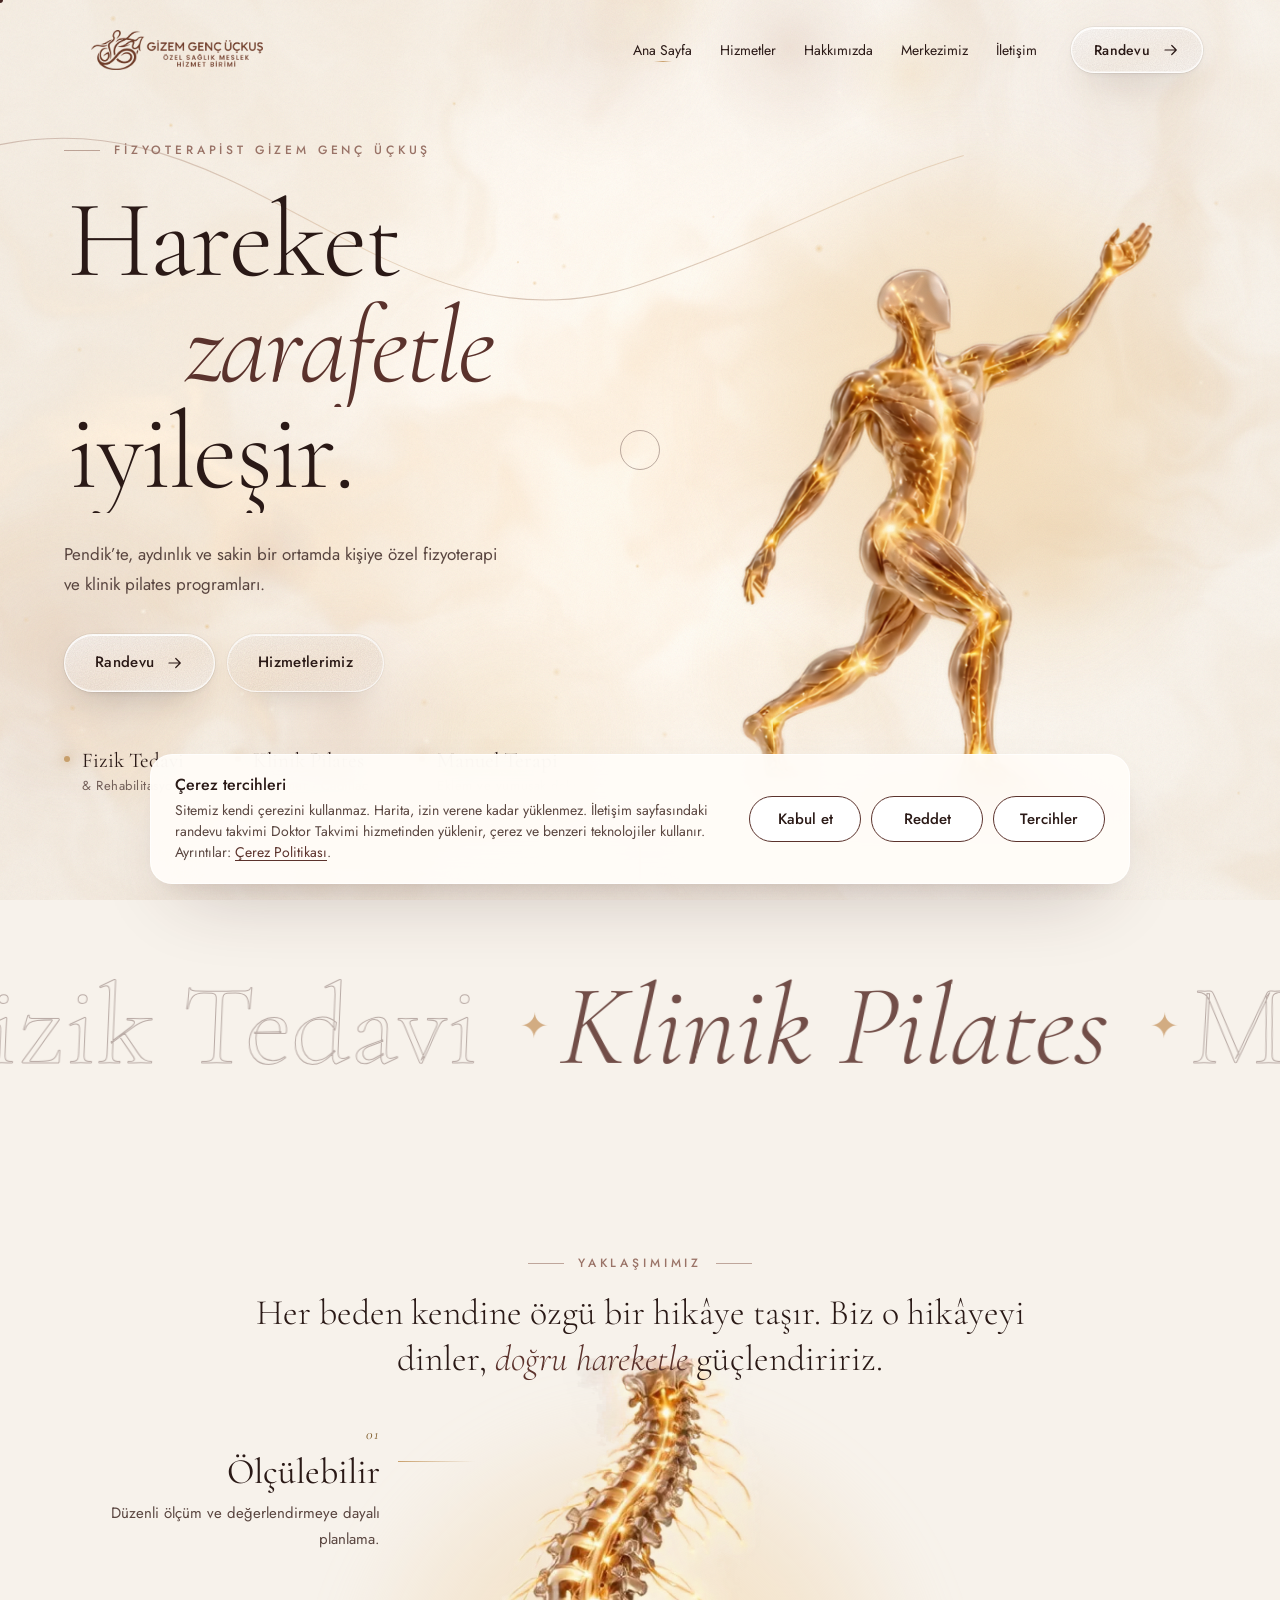
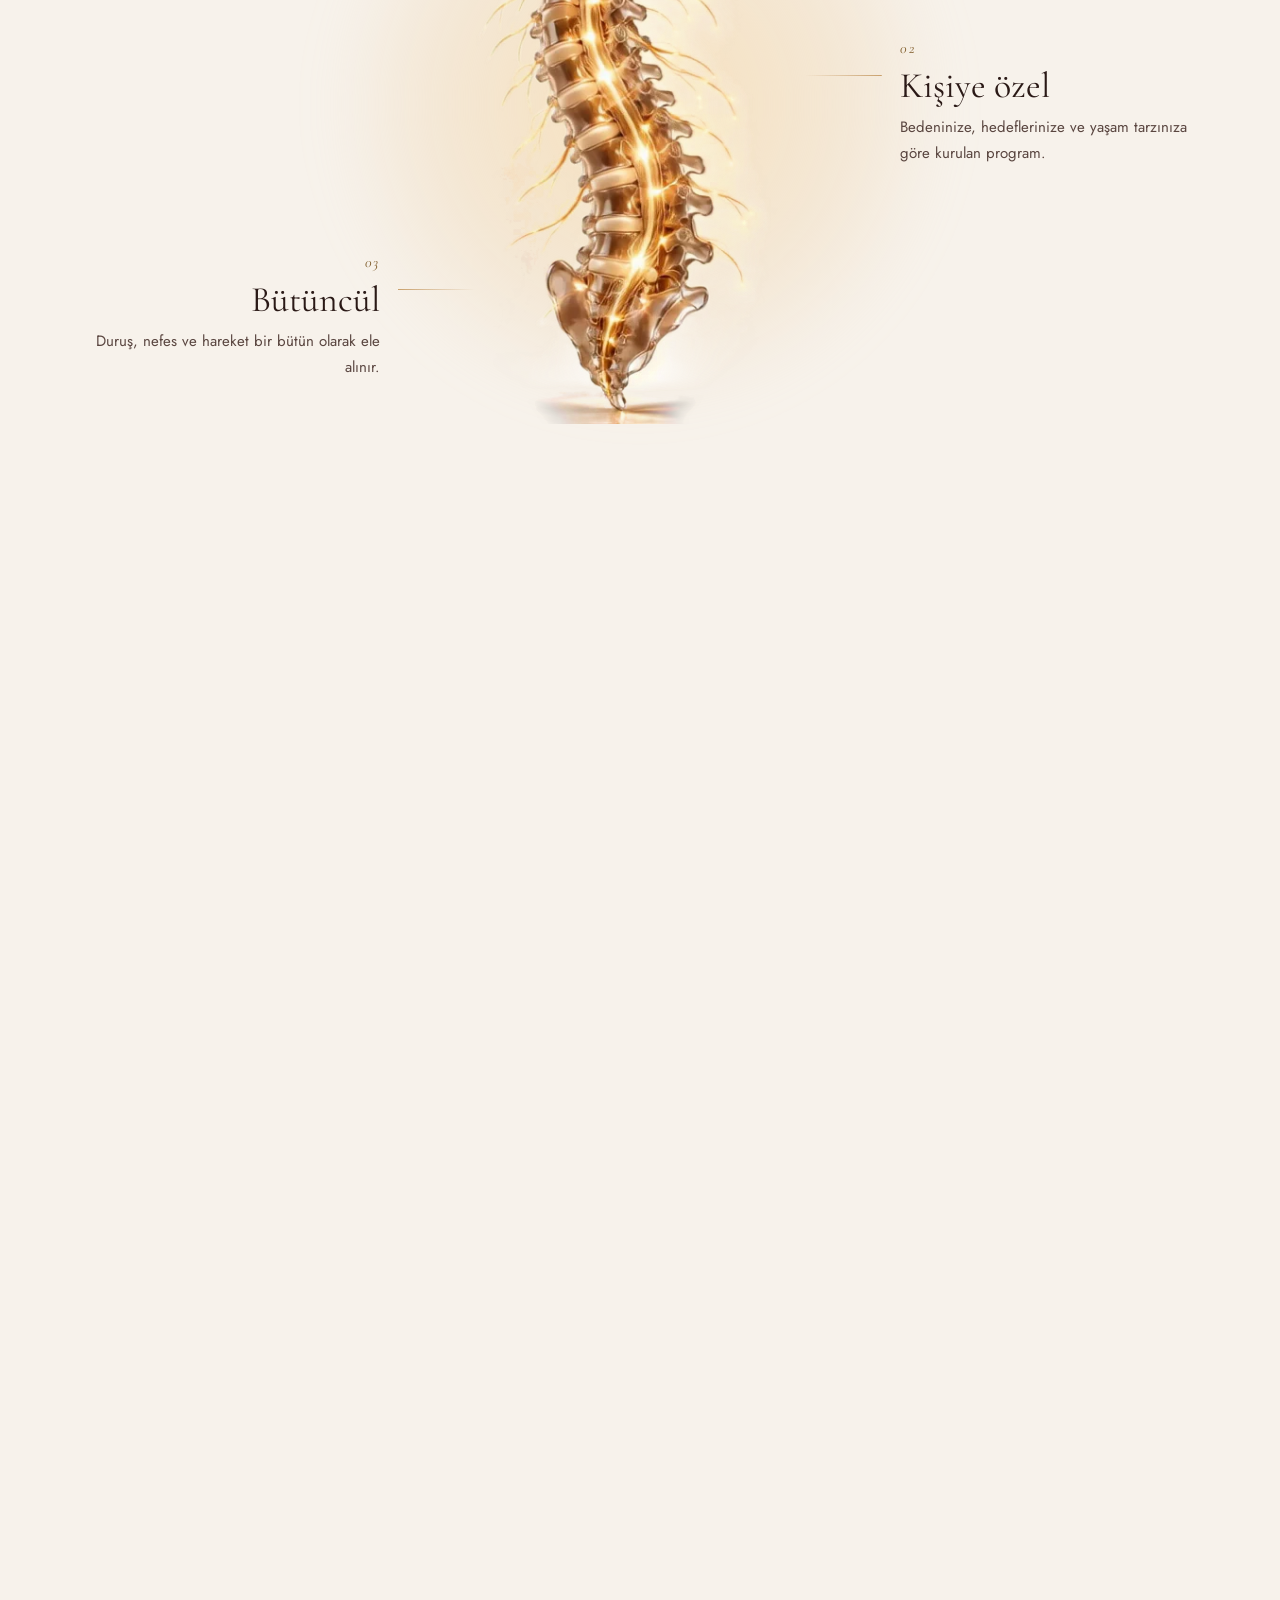
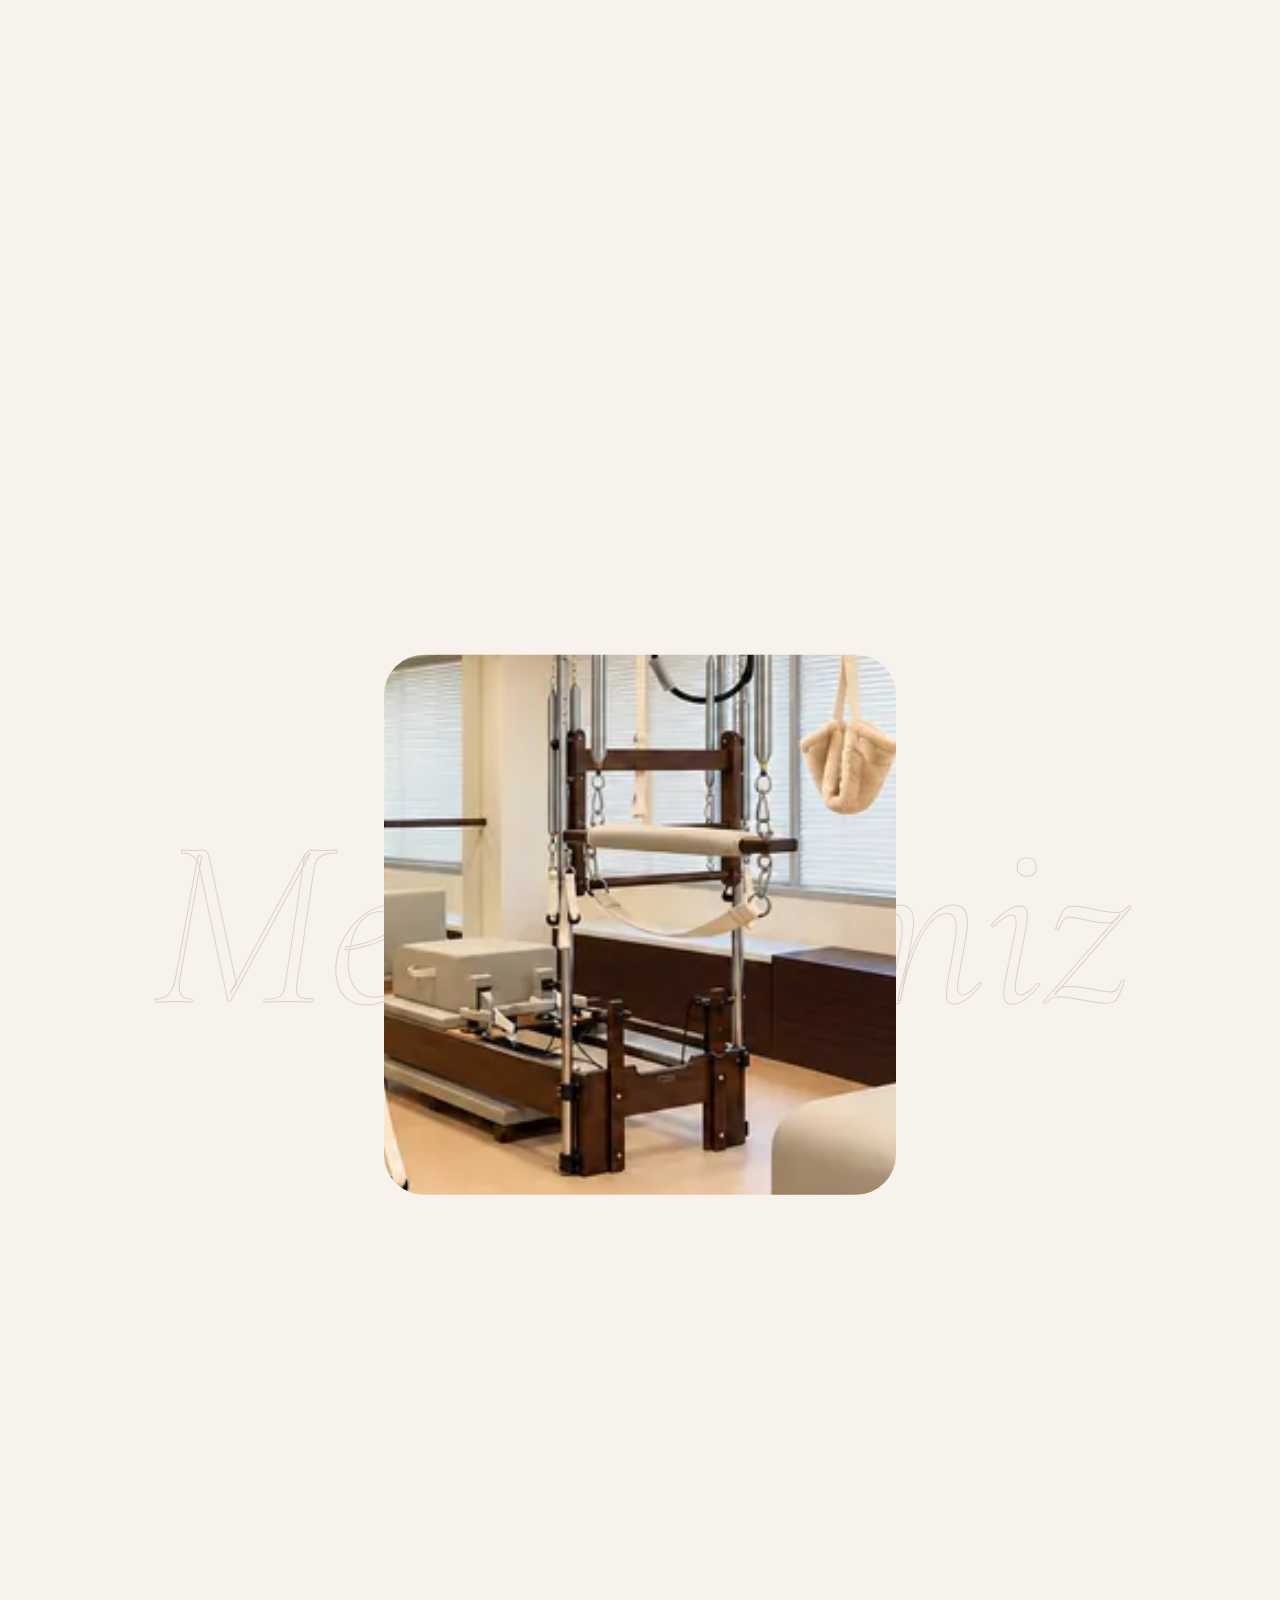
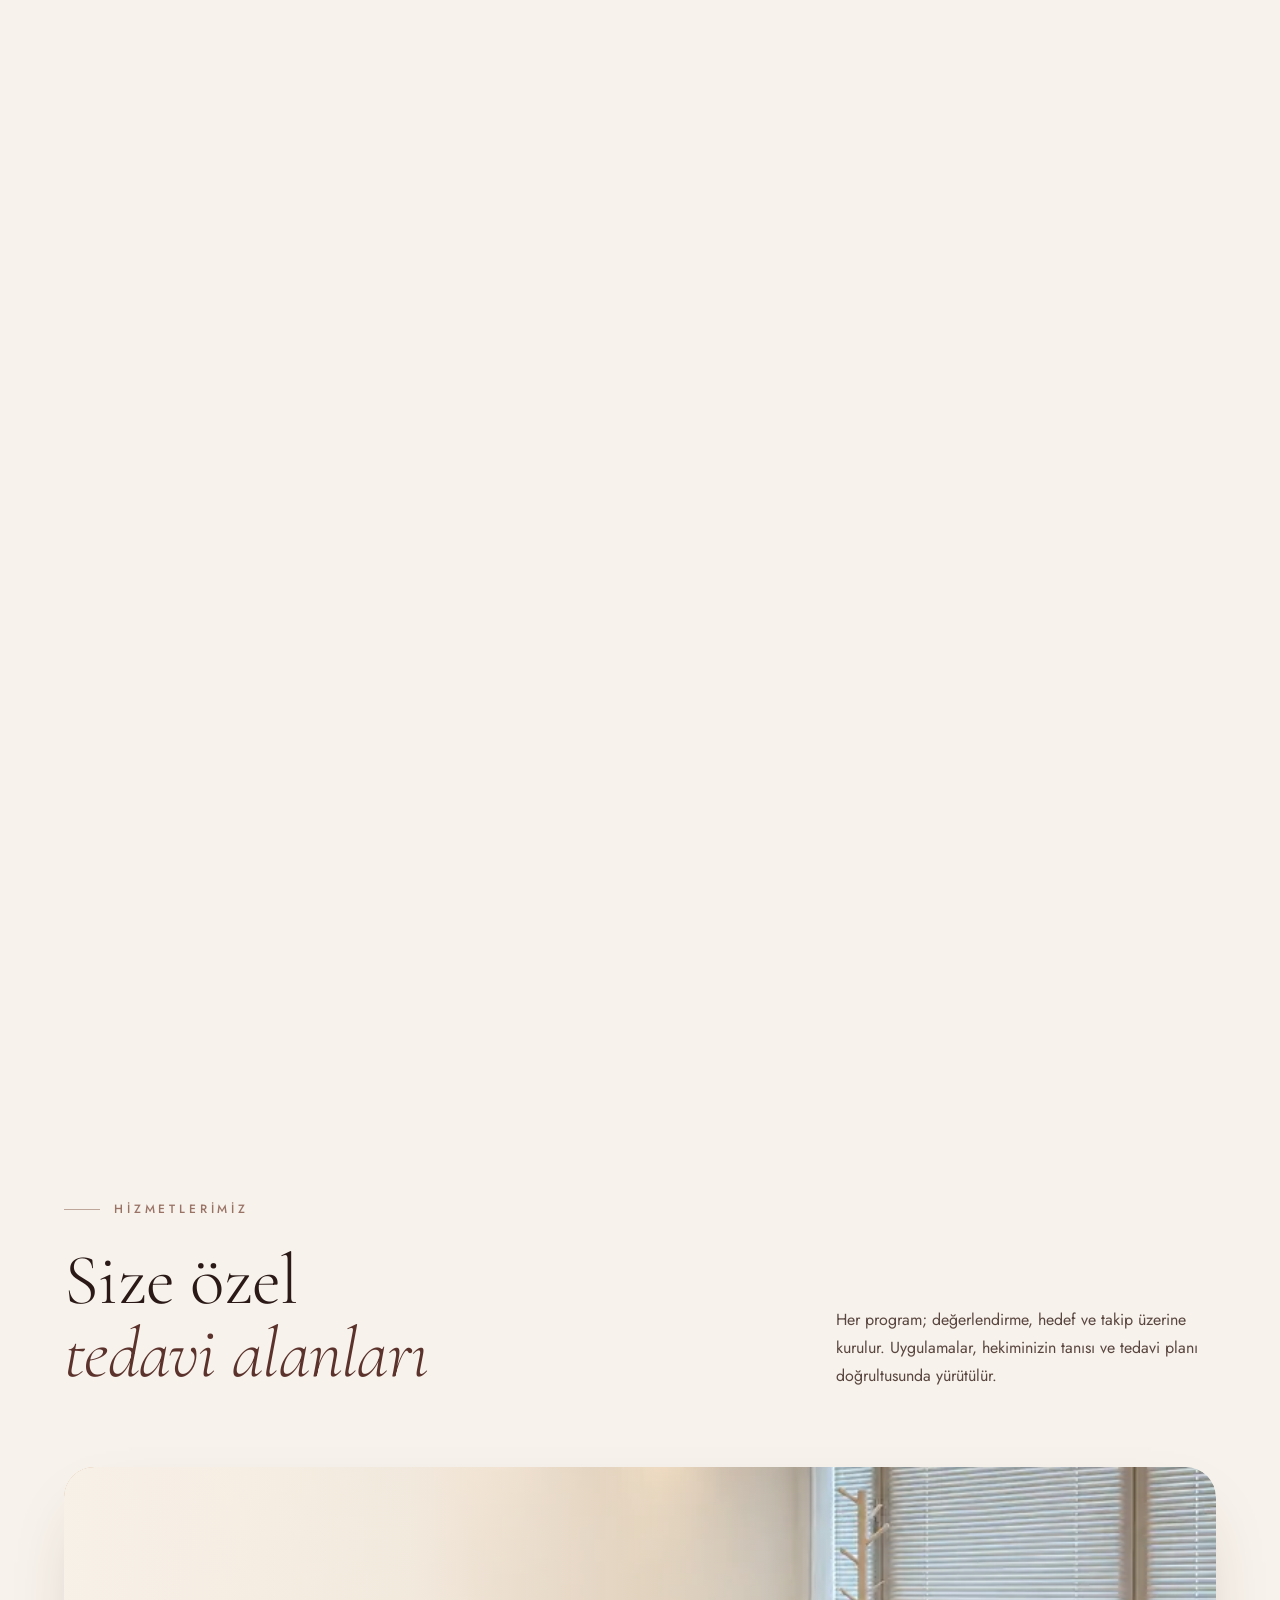
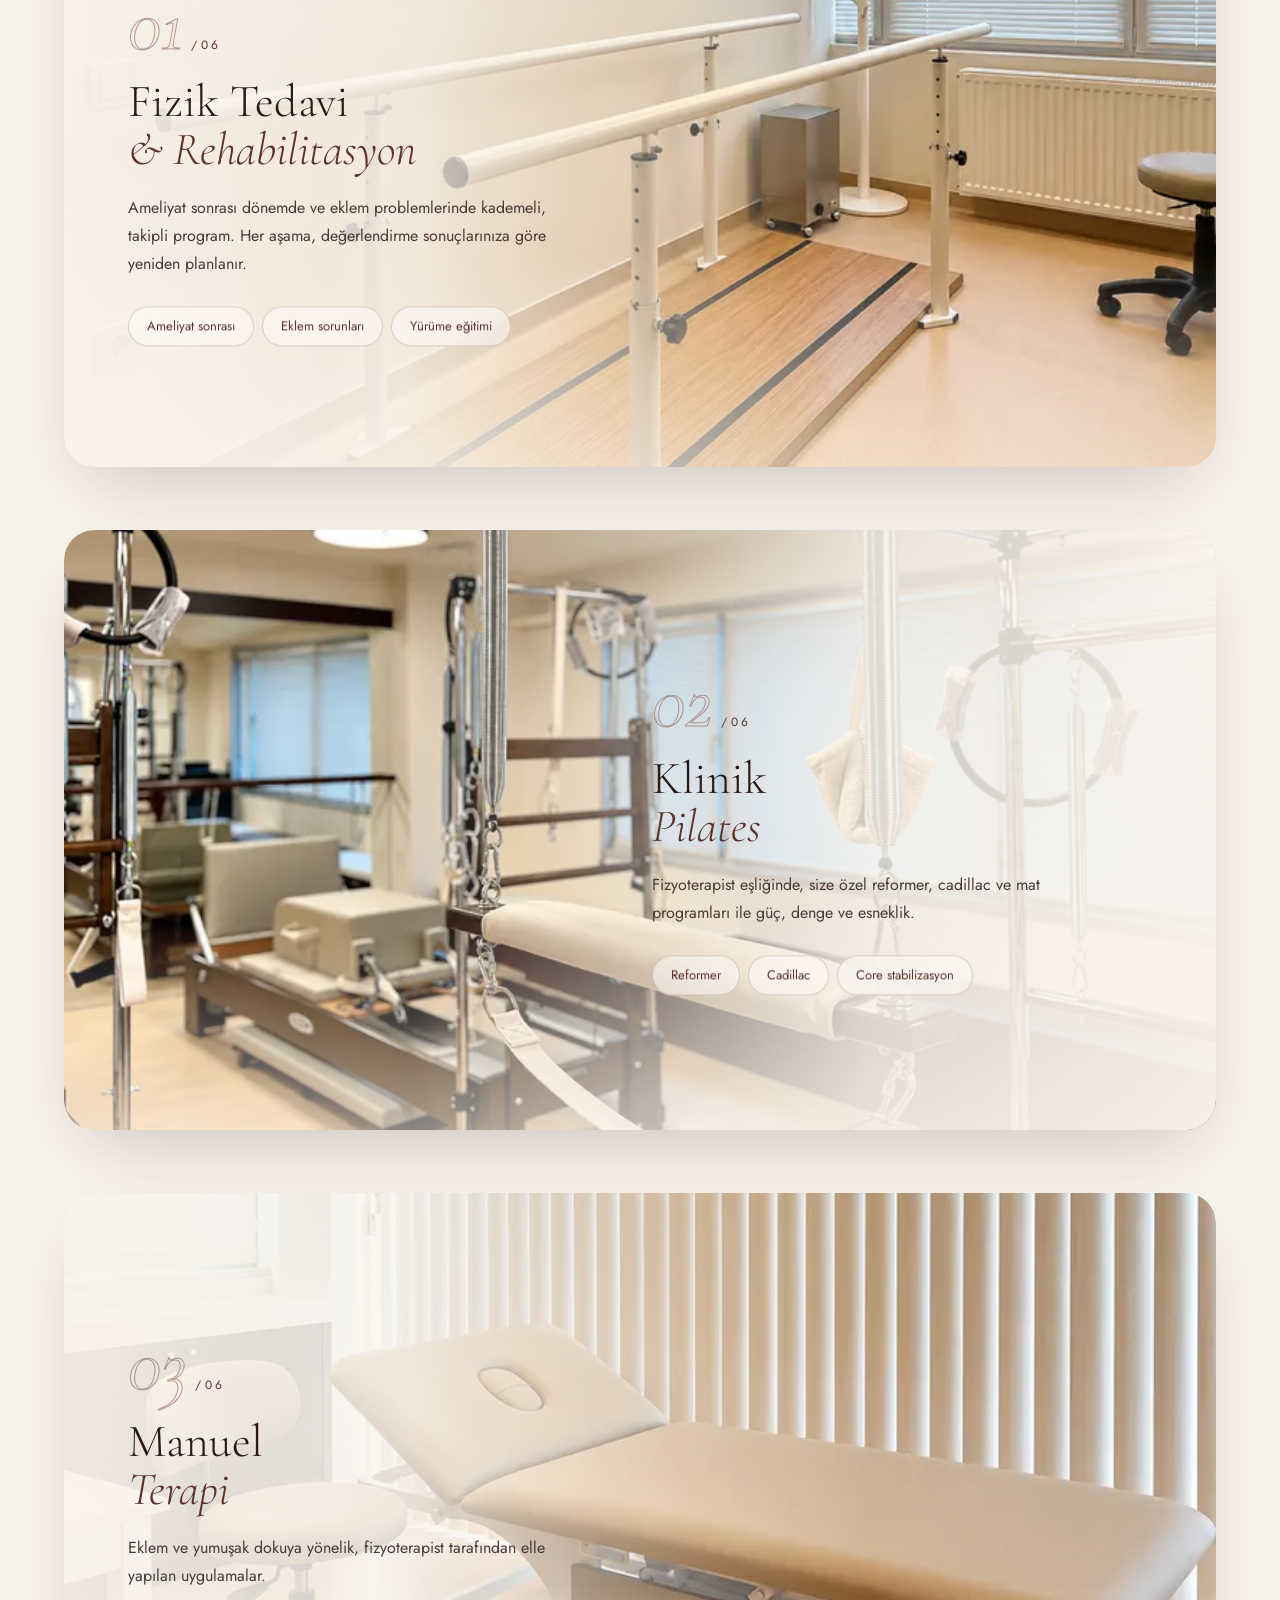
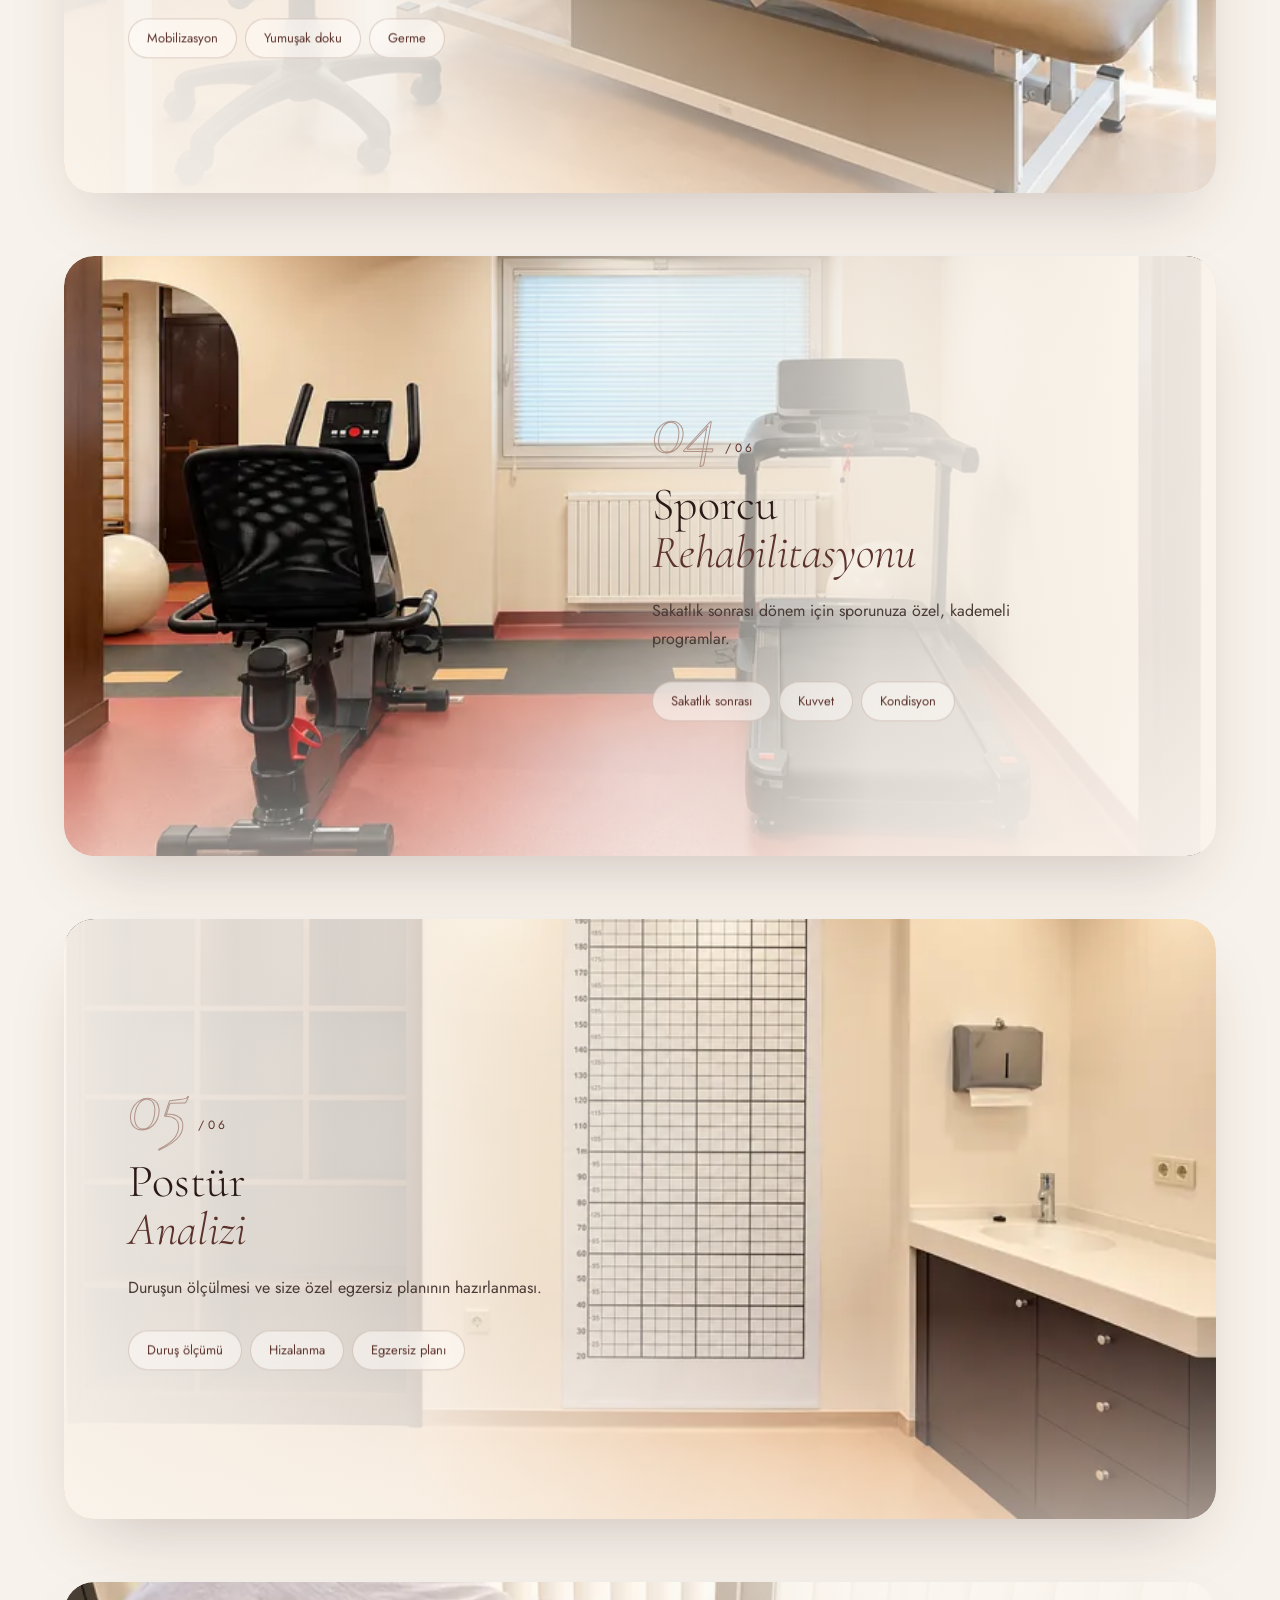
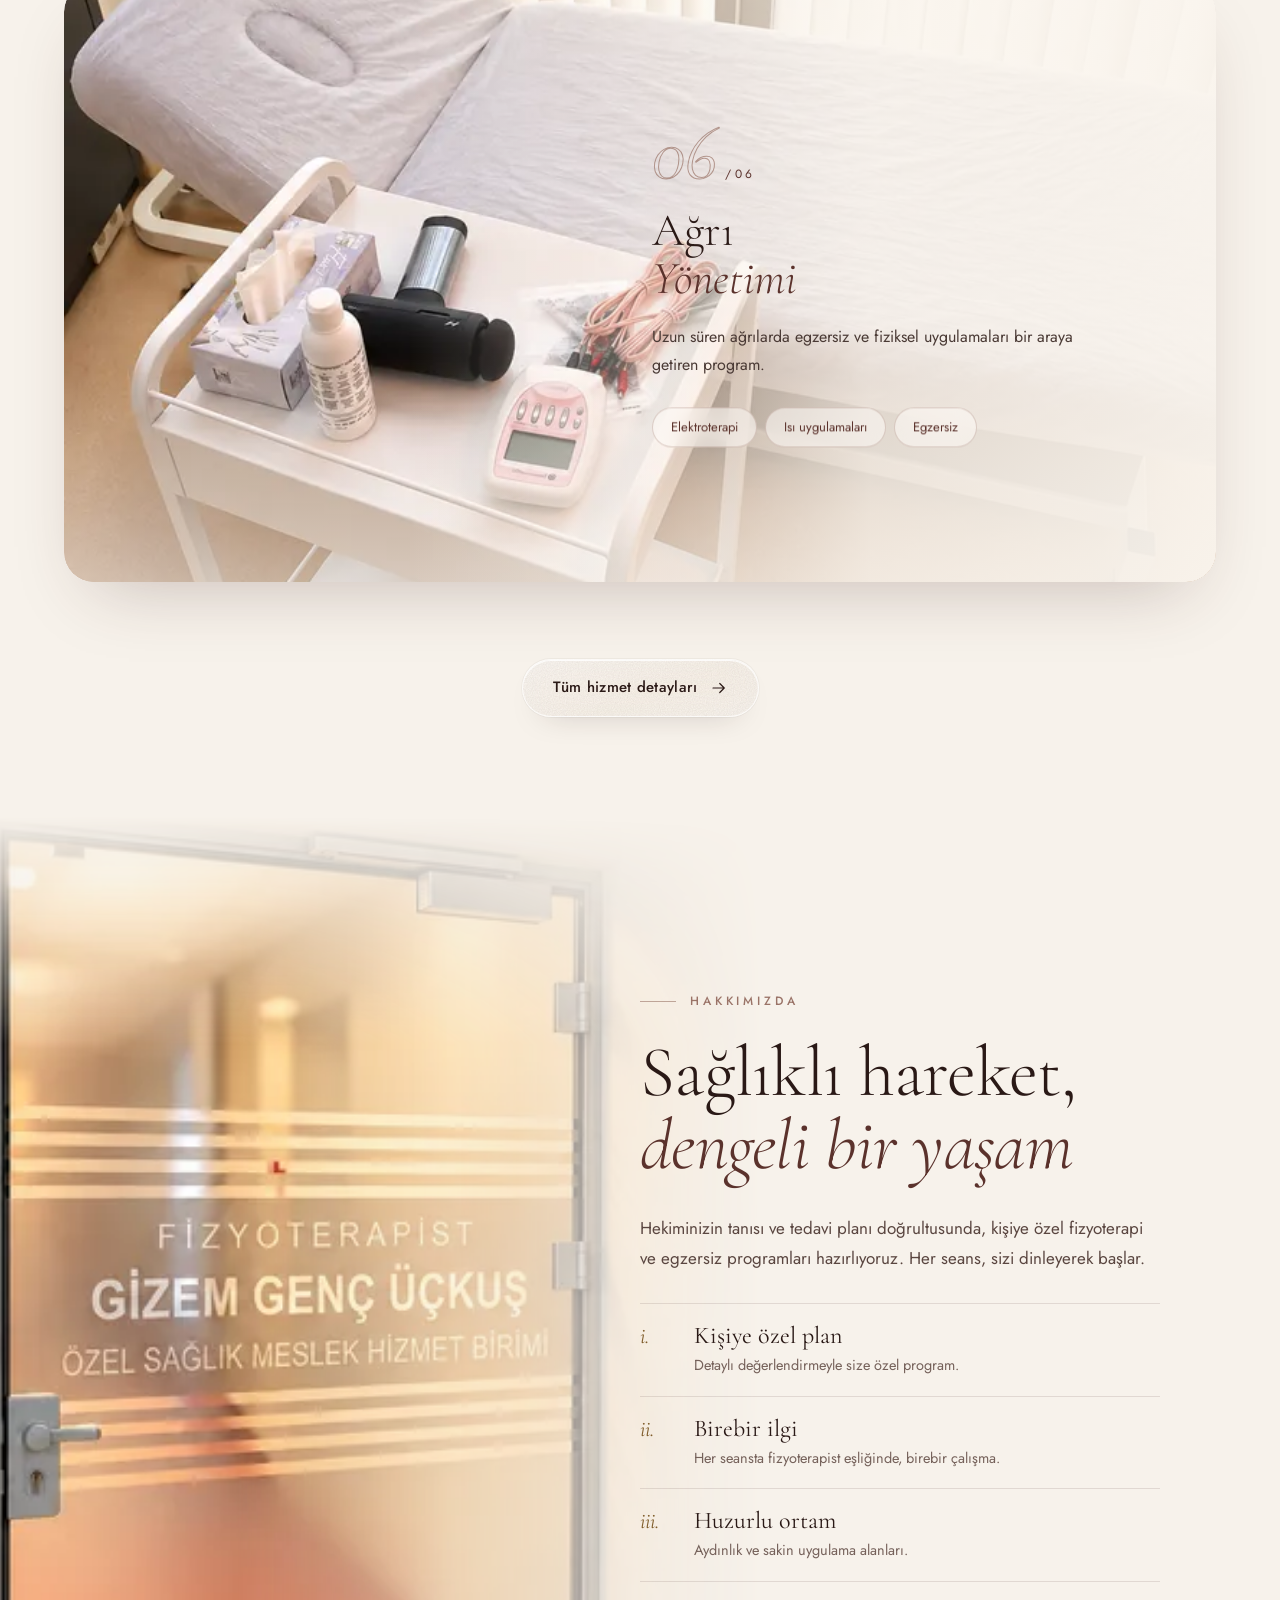
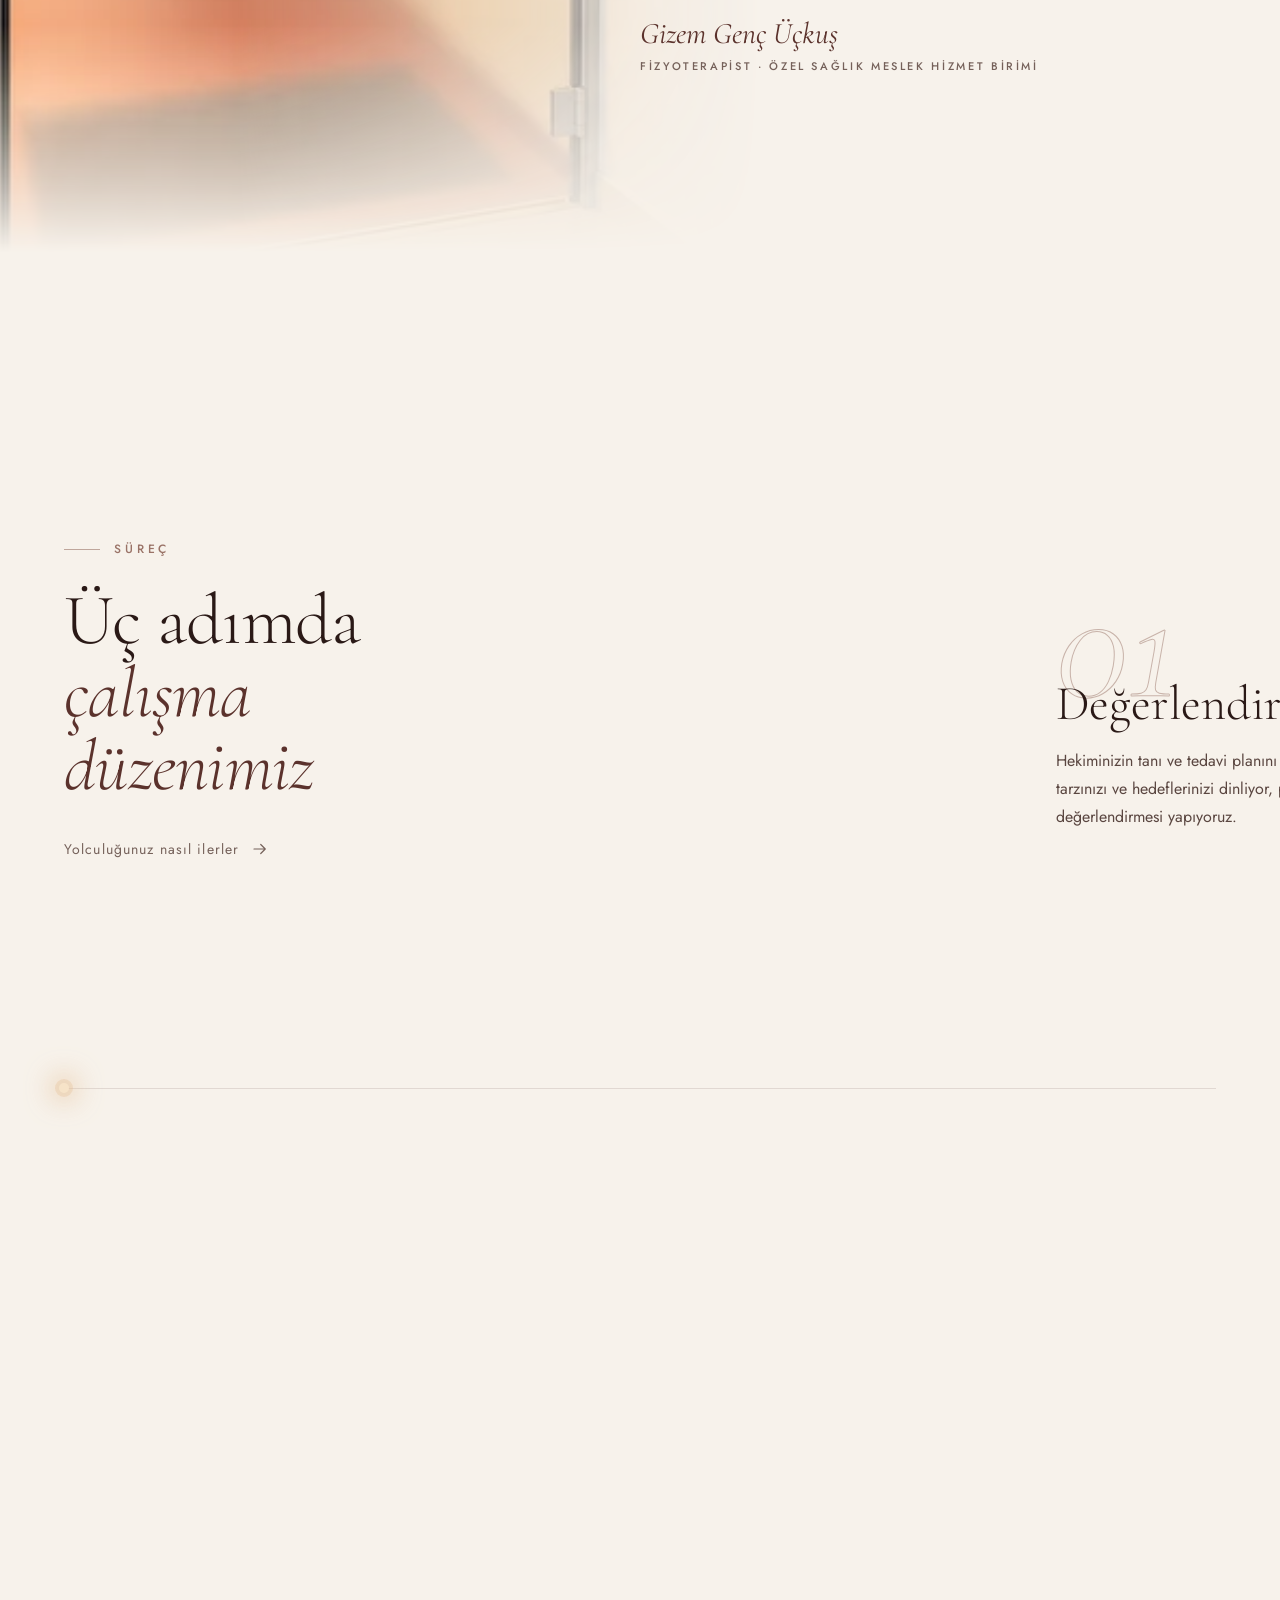
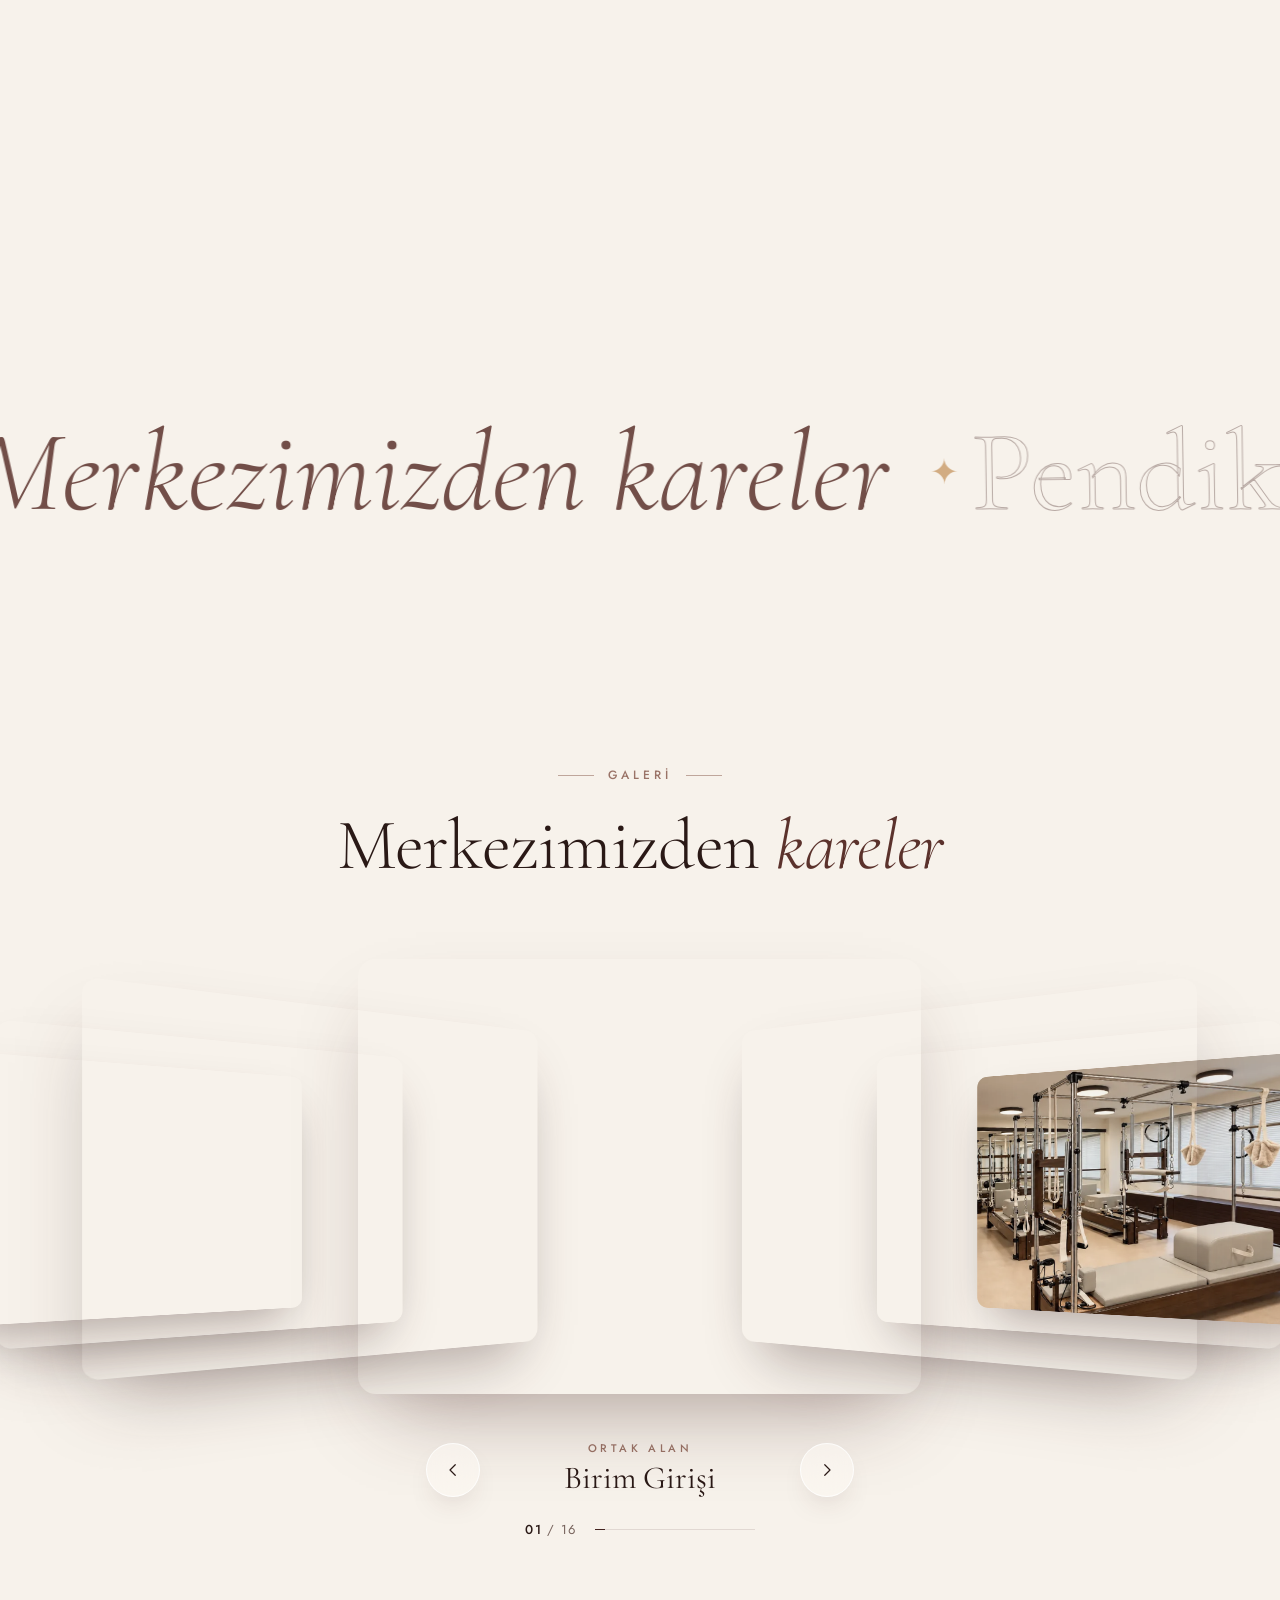
==== index.html @ 514d618f "Site yayın paketi Gizem Genç Üçkuş sitesinin fizyoterapistgizemgencuckus.com için derlenmiş hâli.  C" ====
<!doctype html>
<html lang="tr" class="no-js">
<head>
  <meta charset="utf-8">
  <meta name="viewport" content="width=device-width, initial-scale=1">
  <title>Fizyoterapist Gizem Genç Üçkuş | Pendik, İstanbul</title>
  <meta name="description" content="Fizyoterapist Gizem Genç Üçkuş Özel Sağlık Meslek Hizmet Birimi, Pendik/İstanbul. Hizmetler, adres, çalışma saatleri ve iletişim bilgileri.">
  <meta name="theme-color" content="#F7F2EB">
  <link rel="icon" type="image/png" sizes="32x32" href="assets/img/simge-32.png">
  <link rel="icon" type="image/png" sizes="192x192" href="assets/img/simge-192.png">
  <link rel="apple-touch-icon" href="assets/img/simge-180.png">
  <link rel="manifest" href="site.webmanifest">

  <link rel="preload" href="assets/fonts/jost-normal-latin.woff2" as="font" type="font/woff2" crossorigin>
  <link rel="preload" href="assets/fonts/cormorant-normal-latin.woff2" as="font" type="font/woff2" crossorigin>
  <link rel="stylesheet" href="css/yazitipi.css?v=e5b4fbf950">

  <link rel="preload" as="image" href="assets/video/insan-altin-hero-v5-poster.webp">
  <link rel="stylesheet" href="css/yeni.css?v=71f97c41a3">
  <script>(function(d){d.classList.replace('no-js','js');try{var t=JSON.parse(localStorage.getItem('gg-tercih'));if(t&&t.s===1&&(Date.now()-new Date(t.t))/864e5<=180)d.classList.add('trc-var')}catch(e){}})(document.documentElement)</script>
  <link rel="canonical" href="https://fizyoterapistgizemgencuckus.com/">
  <meta property="og:type" content="website">
  <meta property="og:locale" content="tr_TR">
  <meta property="og:site_name" content="Fizyoterapist Gizem Genç Üçkuş">
  <meta property="og:title" content="Fizyoterapist Gizem Genç Üçkuş | Pendik, İstanbul">
  <meta property="og:description" content="Fizyoterapist Gizem Genç Üçkuş Özel Sağlık Meslek Hizmet Birimi, Pendik/İstanbul. Hizmetler, adres, çalışma saatleri ve iletişim bilgileri.">
  <meta property="og:url" content="https://fizyoterapistgizemgencuckus.com/">
  <meta property="og:image" content="https://fizyoterapistgizemgencuckus.com/assets/img/paylasim.jpg">
  <meta property="og:image:width" content="1200">
  <meta property="og:image:height" content="630">
  <meta property="og:image:alt" content="Fizyoterapist Gizem Genç Üçkuş tabelası">
  <meta name="twitter:card" content="summary_large_image">
  <script type="application/ld+json">{"@context":"https://schema.org","@graph":[{"@type":"Physiotherapy","@id":"https://fizyoterapistgizemgencuckus.com/#birim","name":"Fizyoterapist Gizem Genç Üçkuş Özel Sağlık Meslek Hizmet Birimi","url":"https://fizyoterapistgizemgencuckus.com/","telephone":"+905396266515","image":"https://fizyoterapistgizemgencuckus.com/assets/img/merkez-giris.webp","sameAs":["https://www.instagram.com/fztgizemgencuckus/"],"hasMap":"https://www.google.com/maps/place/Fizyoterapist+Gizem+Gen%C3%A7+%C3%9C%C3%A7ku%C5%9F+%C3%96zel+Sa%C4%9Fl%C4%B1k+Meslek+Hizmet+Birimi/@40.8880961,29.2626402,17z/data=!3m1!4b1!4m6!3m5!1s0x14cadbb7eac5d777:0x2894e27bdfe3eae!8m2!3d40.8880961!4d29.2626402!16s%2Fg%2F11zx43l660","address":{"@type":"PostalAddress","streetAddress":"Fevzi Çakmak Mahallesi, Muhsin Yazıcıoğlu Caddesi No:15, Çelik Plaza İç Kapı:19","addressLocality":"Pendik","addressRegion":"İstanbul","addressCountry":"TR"},"geo":{"@type":"GeoCoordinates","latitude":40.8880961,"longitude":29.2626402},"openingHoursSpecification":[{"@type":"OpeningHoursSpecification","dayOfWeek":["Monday","Tuesday","Wednesday","Thursday","Friday"],"opens":"09:00","closes":"18:00"},{"@type":"OpeningHoursSpecification","dayOfWeek":["Saturday"],"opens":"09:00","closes":"14:00"}]},{"@type":"WebSite","@id":"https://fizyoterapistgizemgencuckus.com/#site","url":"https://fizyoterapistgizemgencuckus.com/","name":"Fizyoterapist Gizem Genç Üçkuş","inLanguage":"tr-TR","publisher":{"@id":"https://fizyoterapistgizemgencuckus.com/#birim"}}]}</script>
</head>
<body class="is-loading">
  <a class="atla" href="#icerik">İçeriğe atla</a>
  <section class="trc glass" aria-label="Çerez tercihleri" data-lenis-prevent>
    <div class="trc__metin">
      <h2>Çerez tercihleri</h2>
      <p>Sitemiz kendi çerezini kullanmaz. Harita, izin verene kadar yüklenmez. İletişim sayfasındaki randevu takvimi Doktor Takvimi hizmetinden yüklenir, çerez ve benzeri teknolojiler kullanır. Ayrıntılar: <a href="cerez-politikasi.html">Çerez Politikası</a>.</p>
    </div>
    <div class="trc__dugmeler">
      <button type="button" data-trc="kabul">Kabul et</button>
      <button type="button" data-trc="ret">Reddet</button>
      <button type="button" data-trc="tercih">Tercihler</button>
    </div>
  </section>

  <svg width="0" height="0" style="position:absolute" aria-hidden="true">
    <defs>
      <filter id="l2a" color-interpolation-filters="sRGB"><feColorMatrix type="matrix" values="0 0 0 0 0  0 0 0 0 0  0 0 0 0 0  1 0 0 0 0"/></filter>
      <linearGradient id="gLine" x1="0" y1="0" x2="1" y2="1"><stop offset="0" stop-color="#9A7367"/><stop offset=".5" stop-color="#D2AC82"/><stop offset="1" stop-color="#5B322C"/></linearGradient>
    </defs>
    <symbol id="i-arrow" viewBox="0 0 24 24"><path d="M4 12h15M13 6l6 6-6 6"/></symbol>
    <symbol id="i-arrow-ur" viewBox="0 0 24 24"><path d="M7 17L17 7M9 7h8v8"/></symbol>
    <symbol id="i-chev-l" viewBox="0 0 24 24"><path d="M15 5l-7 7 7 7"/></symbol>
    <symbol id="i-chev-r" viewBox="0 0 24 24"><path d="M9 5l7 7-7 7"/></symbol>
    <symbol id="i-phone" viewBox="0 0 24 24"><path d="M5 3.5h3.5l1.8 4.6-2.3 1.4a11 11 0 0 0 6.5 6.5l1.4-2.3 4.6 1.8V19a2 2 0 0 1-2 2A17 17 0 0 1 3 5.5a2 2 0 0 1 2-2z"/></symbol>
    <symbol id="i-mail" viewBox="0 0 24 24"><rect x="3" y="5" width="18" height="14" rx="2"/><path d="M3.5 6.5l8.5 6.5 8.5-6.5"/></symbol>
    <symbol id="i-pin" viewBox="0 0 24 24"><path d="M12 21s-7-6.2-7-11.5a7 7 0 0 1 14 0C19 14.8 12 21 12 21z"/><circle cx="12" cy="9.5" r="2.6"/></symbol>
    <symbol id="i-clock" viewBox="0 0 24 24"><circle cx="12" cy="12" r="9"/><path d="M12 7v5l3.5 2"/></symbol>
    <symbol id="i-insta" viewBox="0 0 24 24"><rect x="3.5" y="3.5" width="17" height="17" rx="5"/><circle cx="12" cy="12" r="4"/><circle cx="17.2" cy="6.8" r=".9" fill="currentColor"/></symbol>
    <symbol id="i-wa" viewBox="0 0 24 24"><path d="M4 20l1.2-4A8.5 8.5 0 1 1 8.4 19z"/><path d="M9 8.5c0 3.5 3 6.5 6.5 6.5l1-1.6-2-1-1 .9a5 5 0 0 1-2.8-2.8l.9-1-1-2z"/></symbol>
    <symbol id="i-close" viewBox="0 0 24 24"><path d="M5 5l14 14M19 5L5 19"/></symbol>
    <symbol id="i-up" viewBox="0 0 24 24"><path d="M12 19V5M6 11l6-6 6 6"/></symbol>
    <symbol id="i-star" viewBox="0 0 24 24"><path d="M12 2.5l1.9 6.6 6.6 1.9-6.6 1.9L12 19.5l-1.9-6.6L3.5 11l6.6-1.9z" fill="currentColor" stroke="none"/></symbol>
  </svg>

  <div class="loader" aria-hidden="true">
    <div class="loader__dark"><canvas class="loader__zemin"></canvas></div>
    <canvas class="loader__fx"></canvas>
    <p class="loader__sub">Özel Sağlık Meslek Hizmet Birimi</p>
    <p class="loader__hint">imleci gezdirin</p>
  </div>

  <div class="bg" aria-hidden="true">
    <canvas class="bg__fluid"></canvas>
    <div class="bg__fallback"><i></i><i></i><i></i></div>
    <svg class="bg__lines" viewBox="0 0 1440 3200" preserveAspectRatio="xMidYMin slice" fill="none">
      <path d="M-60 180 C 260 60, 420 420, 720 320 S 1180 40, 1500 260"/>
      <path d="M1500 760 C 1180 640, 1060 1020, 760 980 S 220 760, -60 1040"/>
      <path d="M-60 1500 C 300 1380, 520 1820, 880 1680 S 1300 1380, 1500 1620"/>
      <path d="M1500 2240 C 1200 2100, 980 2520, 640 2440 S 140 2200, -60 2480"/>
      <path d="M-60 2880 C 340 2760, 560 3160, 900 3040 S 1320 2780, 1500 2960"/>
    </svg>
    <canvas class="bg__dust"></canvas>
  </div>
  <div class="grain" aria-hidden="true"></div>
  <div class="cursor" aria-hidden="true"><span class="cursor__dot"></span><span class="cursor__ring"><em></em></span></div>
  <div class="progress" aria-hidden="true"><i></i></div>

  <header class="hd">
    <div class="hd__bar">
      <a href="#top" class="hd__logo" aria-label="Gizem Genç Üçkuş Özel Sağlık Meslek Hizmet Birimi, ana sayfa"><img src="assets/img/logo-kahve.webp" alt="Gizem Genç Üçkuş Özel Sağlık Meslek Hizmet Birimi" width="880" height="205" decoding="async"></a>
      <nav class="hd__nav" aria-label="Ana menü">
        <a href="#top" aria-current="page"><span data-t="Ana Sayfa">Ana Sayfa</span></a>
        <a href="hizmetler.html"><span data-t="Hizmetler">Hizmetler</span></a>
        <a href="hakkimizda.html"><span data-t="Hakkımızda">Hakkımızda</span></a>
        <a href="#galeri"><span data-t="Merkezimiz">Merkezimiz</span></a>
        <a href="iletisim.html"><span data-t="İletişim">İletişim</span></a>
      </nav>
      <a href="iletisim.html#randevu" class="btn btn--door btn--sm magnetic hd__cta"><span>Randevu</span><svg class="ico"><use href="#i-arrow"/></svg></a>
      <button class="hd__burger" aria-label="Menüyü aç" aria-expanded="false"><span></span><span></span></button>
    </div>
  </header>

  <div class="mnav" aria-hidden="true" inert>
    <nav>
      <a href="#top" aria-current="page"><small>01</small>Ana Sayfa</a>
      <a href="hizmetler.html"><small>02</small>Hizmetler</a>
      <a href="hakkimizda.html"><small>03</small>Hakkımızda</a>
      <a href="#galeri"><small>04</small>Merkezimiz</a>
      <a href="iletisim.html"><small>05</small>İletişim</a>
    </nav>
    <div class="mnav__foot"><a href="tel:+905396266515">0539 626 65 15</a><a class="mnav__ig" href="https://www.instagram.com/fztgizemgencuckus/" target="_blank" rel="noopener"><svg class="ico"><use href="#i-insta"/></svg>@fztgizemgencuckus</a><span>Pzt – Cuma 09:00 – 18:00<br>Cumartesi 09:00 – 14:00<br>Pazar kapalı</span></div>
  </div>

  <main id="top">
    <span id="icerik" tabindex="-1"></span>

    <section class="hero">

      <div class="wrap hero__wrap">
        <div class="hero__copy">
          <h1 class="kicker hero__kicker"><i></i>Fizyoterapist Gizem Genç Üçkuş</h1>
          <p class="hero__title">
            <span class="ln"><span class="sp">Hareket</span></span>
            <span class="ln ln--in"><em class="sp">zarafetle</em></span>
            <span class="ln"><span class="sp">iyileşir.</span></span>
          </p>
          <p class="hero__lead">Pendik’te, aydınlık ve sakin bir ortamda kişiye özel fizyoterapi ve klinik pilates programları.</p>
          <div class="hero__cta">
            <a href="iletisim.html#randevu" class="btn btn--door magnetic"><span>Randevu</span><svg class="ico"><use href="#i-arrow"/></svg></a>
            <a href="#hizmetler" class="btn btn--glass magnetic"><span>Hizmetlerimiz</span></a>
          </div>
        </div>
        <div class="hero__figure" aria-hidden="true">
          <div class="hero__glow"></div>
          <canvas class="gold hero__video" data-video="assets/video/insan-altin-hero-v5-h.mp4" data-poster="assets/video/insan-altin-hero-v5-poster.webp" data-w="736" data-h="1000"></canvas>
          <div class="hero__floor"></div>
        </div>
        <ul class="hero__facts">
          <li><b>Fizik Tedavi</b><span>&amp; Rehabilitasyon</span></li>
          <li><b>Klinik Pilates</b><span>Reformer · Cadillac</span></li>
          <li><b>Manuel Terapi</b><span>Eklem ve yumuşak doku</span></li>
        </ul>
      </div>
      <a href="#yaklasim" class="hero__scroll" aria-label="Aşağı kaydır"><span>Kaydır</span><i></i></a>
    </section>

    <div class="kin" aria-hidden="true">
      <div class="kin__track"><span>Fizik Tedavi</span><i>✦</i><em>Klinik Pilates</em><i>✦</i><span>Manuel Terapi</span><i>✦</i><em>Postür Analizi</em><i>✦</i><span>Sporcu Rehabilitasyonu</span><i>✦</i><em>Ağrı Yönetimi</em><i>✦</i></div>
    </div>

    <section class="appr" id="yaklasim">
      <div class="appr__pin">
        <div class="appr__head">
          <p class="kicker kicker--c"><i></i>Yaklaşımımız<i></i></p>
          <h2 class="appr__quote" data-words>Her beden kendine özgü bir hikâye taşır. Biz o hikâyeyi dinler, <em>doğru hareketle</em> güçlendiririz.</h2>
        </div>
        <div class="appr__stage">
          <div class="appr__glow" aria-hidden="true"></div>
          <canvas class="gold appr__video" data-video="assets/video/omurga-h.mp4" data-poster="assets/video/omurga-poster.webp" data-w="460" data-h="704" aria-hidden="true"></canvas>
          <div class="appr__pt appr__pt--1"><span class="appr__no">01</span><h3>Ölçülebilir</h3><p>Düzenli ölçüm ve değerlendirmeye dayalı planlama.</p></div>
          <div class="appr__pt appr__pt--2"><span class="appr__no">02</span><h3>Kişiye özel</h3><p>Bedeninize, hedeflerinize ve yaşam tarzınıza göre kurulan program.</p></div>
          <div class="appr__pt appr__pt--3"><span class="appr__no">03</span><h3>Bütüncül</h3><p>Duruş, nefes ve hareket bir bütün olarak ele alınır.</p></div>
        </div>
      </div>
    </section>

    <section class="reveal">
      <div class="reveal__pin">
        <p class="reveal__back" aria-hidden="true">Merkezimiz</p>
        <div class="reveal__frame">
          <img src="assets/img/pilates-studyo.webp" alt="Klinik pilates stüdyosu" loading="lazy" width="1536" height="1024" decoding="async" srcset="assets/img/pilates-studyo-sm.webp 800w, assets/img/pilates-studyo.webp 1536w" sizes="(max-width: 900px) 92vw, 46vw">
          <div class="reveal__veil"></div>
        </div>
        <div class="reveal__text">
          <p class="kicker kicker--light kicker--c"><i></i>Merkezimiz<i></i></p>
          <h2 class="reveal__title">Sakin bir mekân,<br><em>içten bir özen.</em></h2>
        </div>
      </div>
    </section>

    <section class="svc" id="hizmetler">
      <div class="wrap">
        <div class="sec-head">
          <div>
            <p class="kicker"><i></i>Hizmetlerimiz</p>
            <h2 class="h2" data-lines>Size özel<br><em>tedavi alanları</em></h2>
          </div>
          <p class="sec-head__note fx-up">Her program; değerlendirme, hedef ve takip üzerine kurulur. Uygulamalar, hekiminizin tanısı ve tedavi planı doğrultusunda yürütülür.</p>
        </div>
        <div class="stack">
          <article class="stk"><div class="stk__in">
            <div class="stk__media" data-cursor="İncele"><img src="assets/img/paralel-bar-2.webp" alt="Yürüme eğitimi için paralel bar" loading="lazy" width="1448" height="1086" decoding="async" srcset="assets/img/paralel-bar-2-sm.webp 800w, assets/img/paralel-bar-2.webp 1448w" sizes="(max-width: 900px) 92vw, 46vw"></div>
            <div class="stk__body"><span class="stk__no">01<small>/06</small></span><h3>Fizik Tedavi <em>&amp; Rehabilitasyon</em></h3><p>Ameliyat sonrası dönemde ve eklem problemlerinde kademeli, takipli program. Her aşama, değerlendirme sonuçlarınıza göre yeniden planlanır.</p><ul class="stk__tags"><li>Ameliyat sonrası</li><li>Eklem sorunları</li><li>Yürüme eğitimi</li></ul></div>
          </div></article>
          <article class="stk"><div class="stk__in">
            <div class="stk__media" data-cursor="İncele"><img src="assets/img/pilates-cadillac.webp" alt="Klinik pilates cadillac cihazı" loading="lazy" width="1448" height="1086" decoding="async" srcset="assets/img/pilates-cadillac-sm.webp 800w, assets/img/pilates-cadillac.webp 1448w" sizes="(max-width: 900px) 92vw, 46vw"></div>
            <div class="stk__body"><span class="stk__no">02<small>/06</small></span><h3>Klinik <em>Pilates</em></h3><p>Fizyoterapist eşliğinde, size özel reformer, cadillac ve mat programları ile güç, denge ve esneklik.</p><ul class="stk__tags"><li>Reformer</li><li>Cadillac</li><li>Core stabilizasyon</li></ul></div>
          </div></article>
          <article class="stk"><div class="stk__in">
            <div class="stk__media" data-cursor="İncele"><img src="assets/img/manuel-terapi-yatak.webp" alt="Manuel terapi yatağı" loading="lazy" width="1448" height="1086" decoding="async" srcset="assets/img/manuel-terapi-yatak-sm.webp 800w, assets/img/manuel-terapi-yatak.webp 1448w" sizes="(max-width: 900px) 92vw, 46vw"></div>
            <div class="stk__body"><span class="stk__no">03<small>/06</small></span><h3>Manuel <em>Terapi</em></h3><p>Eklem ve yumuşak dokuya yönelik, fizyoterapist tarafından elle yapılan uygulamalar.</p><ul class="stk__tags"><li>Mobilizasyon</li><li>Yumuşak doku</li><li>Germe</li></ul></div>
          </div></article>
          <article class="stk"><div class="stk__in">
            <div class="stk__media" data-cursor="İncele"><img src="assets/img/kardiyo-alani.webp" alt="Kardiyo ve kondisyon alanı" loading="lazy" width="1448" height="1086" decoding="async" srcset="assets/img/kardiyo-alani-sm.webp 800w, assets/img/kardiyo-alani.webp 1448w" sizes="(max-width: 900px) 92vw, 46vw"></div>
            <div class="stk__body"><span class="stk__no">04<small>/06</small></span><h3>Sporcu <em>Rehabilitasyonu</em></h3><p>Sakatlık sonrası dönem için sporunuza özel, kademeli programlar.</p><ul class="stk__tags"><li>Sakatlık sonrası</li><li>Kuvvet</li><li>Kondisyon</li></ul></div>
          </div></article>
          <article class="stk"><div class="stk__in">
            <div class="stk__media" data-cursor="İncele"><img src="assets/img/postur-analizi.webp" alt="Postür ölçüm tablosu" loading="lazy" width="1536" height="1024" decoding="async" srcset="assets/img/postur-analizi-sm.webp 800w, assets/img/postur-analizi.webp 1536w" sizes="(max-width: 900px) 92vw, 46vw"></div>
            <div class="stk__body"><span class="stk__no">05<small>/06</small></span><h3>Postür <em>Analizi</em></h3><p>Duruşun ölçülmesi ve size özel egzersiz planının hazırlanması.</p><ul class="stk__tags"><li>Duruş ölçümü</li><li>Hizalanma</li><li>Egzersiz planı</li></ul></div>
          </div></article>
          <article class="stk"><div class="stk__in">
            <div class="stk__media" data-cursor="İncele"><img src="assets/img/elektroterapi.webp" alt="Elektroterapi cihazı" loading="lazy" width="1448" height="1086" decoding="async" srcset="assets/img/elektroterapi-sm.webp 800w, assets/img/elektroterapi.webp 1448w" sizes="(max-width: 900px) 92vw, 46vw"></div>
            <div class="stk__body"><span class="stk__no">06<small>/06</small></span><h3>Ağrı <em>Yönetimi</em></h3><p>Uzun süren ağrılarda egzersiz ve fiziksel uygulamaları bir araya getiren program.</p><ul class="stk__tags"><li>Elektroterapi</li><li>Isı uygulamaları</li><li>Egzersiz</li></ul></div>
          </div></article>
        </div>
        <div class="svc__more fx-up"><a href="hizmetler.html" class="btn btn--glass magnetic"><span>Tüm hizmet detayları</span><svg class="ico"><use href="#i-arrow"/></svg></a></div>
      </div>
    </section>

    <section class="about" id="hakkimizda">
      <div class="about__photo" aria-hidden="true"><img src="assets/img/giris-kapi.webp" alt="" loading="lazy" width="1448" height="1086" decoding="async" srcset="assets/img/giris-kapi-sm.webp 800w, assets/img/giris-kapi.webp 1448w" sizes="(max-width: 900px) 92vw, 46vw"></div>
      <div class="wrap about__wrap">
        <div class="about__copy">
          <p class="kicker"><i></i>Hakkımızda</p>
          <h2 class="h2" data-lines>Sağlıklı hareket,<br><em>dengeli bir yaşam</em></h2>
          <p class="about__text fx-up">Hekiminizin tanısı ve tedavi planı doğrultusunda, kişiye özel fizyoterapi ve egzersiz programları hazırlıyoruz. Her seans, sizi dinleyerek başlar.</p>
          <ol class="about__list">
            <li class="fx-up"><span>i.</span><div><b>Kişiye özel plan</b><p>Detaylı değerlendirmeyle size özel program.</p></div></li>
            <li class="fx-up"><span>ii.</span><div><b>Birebir ilgi</b><p>Her seansta fizyoterapist eşliğinde, birebir çalışma.</p></div></li>
            <li class="fx-up"><span>iii.</span><div><b>Huzurlu ortam</b><p>Aydınlık ve sakin uygulama alanları.</p></div></li>
          </ol>
          <p class="about__sign fx-up">Gizem Genç Üçkuş <small>Fizyoterapist · Özel Sağlık Meslek Hizmet Birimi</small></p>
        </div>
      </div>
    </section>

    <section class="proc" id="surec">
      <div class="proc__pin">
        <div class="proc__track">
          <div class="proc__intro">
            <p class="kicker"><i></i>Süreç</p>
            <h2 class="h2">Üç adımda<br><em>çalışma düzenimiz</em></h2>
            <p class="proc__hint">Yolculuğunuz nasıl ilerler <svg class="ico"><use href="#i-arrow"/></svg></p>
          </div>
          <article class="pstep">
            <div class="pstep__img"><img src="assets/img/postur-analizi.webp" alt="Postür analizi tablosu" loading="lazy" width="1536" height="1024" decoding="async" srcset="assets/img/postur-analizi-sm.webp 800w, assets/img/postur-analizi.webp 1536w" sizes="(max-width: 900px) 92vw, 46vw"></div>
            <div class="pstep__txt"><span class="pstep__no">01</span><h3>Değerlendirme</h3><p>Hekiminizin tanı ve tedavi planını inceliyor; yaşam tarzınızı ve hedeflerinizi dinliyor, postür ve hareket değerlendirmesi yapıyoruz.</p></div>
          </article>
          <article class="pstep">
            <div class="pstep__img"><img src="assets/img/gorusme-odasi.webp" alt="Görüşme odası" loading="lazy" width="1448" height="1086" decoding="async" srcset="assets/img/gorusme-odasi-sm.webp 800w, assets/img/gorusme-odasi.webp 1448w" sizes="(max-width: 900px) 92vw, 46vw"></div>
            <div class="pstep__txt"><span class="pstep__no">02</span><h3>Kişiye Özel Plan</h3><p>Size özel tedavi ve egzersiz programını ölçülebilir hedeflerle oluşturuyoruz.</p></div>
          </article>
          <article class="pstep">
            <div class="pstep__img"><img src="assets/img/egzersiz-alani.webp" alt="Egzersiz alanı" loading="lazy" width="1536" height="1024" decoding="async" srcset="assets/img/egzersiz-alani-sm.webp 800w, assets/img/egzersiz-alani.webp 1536w" sizes="(max-width: 900px) 92vw, 46vw"></div>
            <div class="pstep__txt"><span class="pstep__no">03</span><h3>Takip ve Ev Programı</h3><p>Düzenli takip ve ev programıyla süreci birlikte sürdürüyoruz.</p></div>
          </article>
        </div>
        <div class="proc__rail" aria-hidden="true"><i></i><b></b></div>
      </div>
    </section>

    <div class="kin kin--rev" aria-hidden="true">
      <div class="kin__track"><em>Merkezimizden kareler</em><i>✦</i><span>Pendik / İstanbul</span><i>✦</i><em>Merkezimizden kareler</em><i>✦</i><span>Pendik / İstanbul</span><i>✦</i></div>
    </div>

    <section class="gal" id="galeri">
      <div class="wrap">
        <div class="sec-head sec-head--c">
          <p class="kicker kicker--c"><i></i>Galeri<i></i></p>
          <h2 class="h2" data-lines>Merkezimizden <em>kareler</em></h2>
        </div>
      </div>
      <div class="cf" tabindex="0" aria-roledescription="carousel" aria-label="Merkez galerisi">
        <div class="cf__stage" data-cursor="Sürükle" data-cursor-solid>
          <figure class="cf__s" data-cap="Birim Girişi" data-cat="Ortak Alan" data-full="assets/img/merkez-giris.webp"><img src="assets/img/merkez-giris-sm.webp" srcset="assets/img/merkez-giris-sm.webp 800w, assets/img/merkez-giris.webp 1600w" sizes="(max-width: 900px) 74vw, 44vw" alt="Birim Girişi" loading="lazy" draggable="false" width="800" height="600" decoding="async"></figure>
          <figure class="cf__s" data-cap="Resepsiyon" data-cat="Ortak Alan" data-full="assets/img/resepsiyon.webp"><img src="assets/img/resepsiyon-sm.webp" srcset="assets/img/resepsiyon-sm.webp 800w, assets/img/resepsiyon.webp 1600w" sizes="(max-width: 900px) 74vw, 44vw" alt="Resepsiyon" loading="lazy" draggable="false" width="800" height="600" decoding="async"></figure>
          <figure class="cf__s" data-cap="Tedavi Salonu" data-cat="Tedavi" data-full="assets/img/tedavi-salonu.webp"><img src="assets/img/tedavi-salonu-sm.webp" srcset="assets/img/tedavi-salonu-sm.webp 800w, assets/img/tedavi-salonu.webp 1600w" sizes="(max-width: 900px) 74vw, 44vw" alt="Tedavi Salonu" loading="lazy" draggable="false" width="800" height="600" decoding="async"></figure>
          <figure class="cf__s" data-cap="Pilates Stüdyosu" data-cat="Pilates" data-full="assets/img/pilates-studyo.webp"><img src="assets/img/pilates-studyo-sm.webp" srcset="assets/img/pilates-studyo-sm.webp 800w, assets/img/pilates-studyo.webp 1600w" sizes="(max-width: 900px) 74vw, 44vw" alt="Pilates Stüdyosu" loading="lazy" draggable="false" width="800" height="533" decoding="async"></figure>
          <figure class="cf__s" data-cap="Uygulama Odası" data-cat="Tedavi" data-full="assets/img/uygulama-odasi.webp"><img src="assets/img/uygulama-odasi-sm.webp" srcset="assets/img/uygulama-odasi-sm.webp 800w, assets/img/uygulama-odasi.webp 1600w" sizes="(max-width: 900px) 74vw, 44vw" alt="Uygulama Odası" loading="lazy" draggable="false" width="800" height="600" decoding="async"></figure>
          <figure class="cf__s" data-cap="Bekleme Alanı" data-cat="Ortak Alan" data-full="assets/img/bekleme-alani.webp"><img src="assets/img/bekleme-alani-sm.webp" srcset="assets/img/bekleme-alani-sm.webp 800w, assets/img/bekleme-alani.webp 1600w" sizes="(max-width: 900px) 74vw, 44vw" alt="Bekleme Alanı" loading="lazy" draggable="false" width="800" height="600" decoding="async"></figure>
          <figure class="cf__s" data-cap="Klinik Pilates" data-cat="Pilates" data-full="assets/img/pilates-cadillac.webp"><img src="assets/img/pilates-cadillac-sm.webp" srcset="assets/img/pilates-cadillac-sm.webp 800w, assets/img/pilates-cadillac.webp 1600w" sizes="(max-width: 900px) 74vw, 44vw" alt="Klinik Pilates" loading="lazy" draggable="false" width="800" height="600" decoding="async"></figure>
          <figure class="cf__s" data-cap="Elektroterapi" data-cat="Tedavi" data-full="assets/img/elektroterapi.webp"><img src="assets/img/elektroterapi-sm.webp" srcset="assets/img/elektroterapi-sm.webp 800w, assets/img/elektroterapi.webp 1600w" sizes="(max-width: 900px) 74vw, 44vw" alt="Elektroterapi" loading="lazy" draggable="false" width="800" height="600" decoding="async"></figure>
          <figure class="cf__s" data-cap="Fonksiyonel Egzersiz Alanı" data-cat="Egzersiz" data-full="assets/img/fonksiyonel-alan.webp"><img src="assets/img/fonksiyonel-alan-sm.webp" srcset="assets/img/fonksiyonel-alan-sm.webp 800w, assets/img/fonksiyonel-alan.webp 1600w" sizes="(max-width: 900px) 74vw, 44vw" alt="Fonksiyonel Egzersiz Alanı" loading="lazy" draggable="false" width="800" height="533" decoding="async"></figure>
          <figure class="cf__s" data-cap="Görüşme Odası" data-cat="Ortak Alan" data-full="assets/img/gorusme-odasi.webp"><img src="assets/img/gorusme-odasi-sm.webp" srcset="assets/img/gorusme-odasi-sm.webp 800w, assets/img/gorusme-odasi.webp 1600w" sizes="(max-width: 900px) 74vw, 44vw" alt="Görüşme Odası" loading="lazy" draggable="false" width="800" height="600" decoding="async"></figure>
          <figure class="cf__s" data-cap="Tedavi Odası" data-cat="Tedavi" data-full="assets/img/kizilotesi-odasi.webp"><img src="assets/img/kizilotesi-odasi-sm.webp" srcset="assets/img/kizilotesi-odasi-sm.webp 800w, assets/img/kizilotesi-odasi.webp 1600w" sizes="(max-width: 900px) 74vw, 44vw" alt="Tedavi Odası" loading="lazy" draggable="false" width="800" height="600" decoding="async"></figure>
          <figure class="cf__s" data-cap="Reformer Salonu" data-cat="Pilates" data-full="assets/img/pilates-reformer.webp"><img src="assets/img/pilates-reformer-sm.webp" srcset="assets/img/pilates-reformer-sm.webp 800w, assets/img/pilates-reformer.webp 1600w" sizes="(max-width: 900px) 74vw, 44vw" alt="Reformer Salonu" loading="lazy" draggable="false" width="800" height="533" decoding="async"></figure>
          <figure class="cf__s" data-cap="Yürüme Eğitimi Alanı" data-cat="Tedavi" data-full="assets/img/paralel-bar.webp"><img src="assets/img/paralel-bar-sm.webp" srcset="assets/img/paralel-bar-sm.webp 800w, assets/img/paralel-bar.webp 1600w" sizes="(max-width: 900px) 74vw, 44vw" alt="Yürüme Eğitimi Alanı" loading="lazy" draggable="false" width="800" height="600" decoding="async"></figure>
          <figure class="cf__s" data-cap="Kardiyo Alanı" data-cat="Egzersiz" data-full="assets/img/kardiyo-alani.webp"><img src="assets/img/kardiyo-alani-sm.webp" srcset="assets/img/kardiyo-alani-sm.webp 800w, assets/img/kardiyo-alani.webp 1600w" sizes="(max-width: 900px) 74vw, 44vw" alt="Kardiyo Alanı" loading="lazy" draggable="false" width="800" height="600" decoding="async"></figure>
          <figure class="cf__s" data-cap="Egzersiz Ekipmanları" data-cat="Egzersiz" data-full="assets/img/ekipman-rafi.webp"><img src="assets/img/ekipman-rafi-sm.webp" srcset="assets/img/ekipman-rafi-sm.webp 800w, assets/img/ekipman-rafi.webp 1600w" sizes="(max-width: 900px) 74vw, 44vw" alt="Egzersiz Ekipmanları" loading="lazy" draggable="false" width="800" height="600" decoding="async"></figure>
          <figure class="cf__s" data-cap="Denge Merdiveni" data-cat="Tedavi" data-full="assets/img/denge-merdiven.webp"><img src="assets/img/denge-merdiven-sm.webp" srcset="assets/img/denge-merdiven-sm.webp 800w, assets/img/denge-merdiven.webp 1600w" sizes="(max-width: 900px) 74vw, 44vw" alt="Denge Merdiveni" loading="lazy" draggable="false" width="800" height="600" decoding="async"></figure>
        </div>
        <div class="cf__ui">
          <button class="rbtn cf__prev magnetic" aria-label="Önceki görsel"><svg class="ico"><use href="#i-chev-l"/></svg></button>
          <div class="cf__cap" aria-live="polite"><span class="cf__cat"></span><strong class="cf__name"></strong></div>
          <button class="rbtn cf__next magnetic" aria-label="Sonraki görsel"><svg class="ico"><use href="#i-chev-r"/></svg></button>
        </div>
        <div class="cf__meta"><span class="cf__count"><b>01</b> / 16</span><span class="cf__bar"><i></i></span></div>
      </div>
    </section>

    <section class="cta" id="iletisim">
      <div class="cta__photo" aria-hidden="true"><img src="assets/img/gorusme-odasi.webp" alt="" loading="lazy" width="1448" height="1086" decoding="async" srcset="assets/img/gorusme-odasi-sm.webp 800w, assets/img/gorusme-odasi.webp 1448w" sizes="(max-width: 900px) 92vw, 46vw"></div>
      <div class="wrap cta__wrap">
        <p class="kicker kicker--c"><i></i>İletişim<i></i></p>
        <h2 class="cta__title" data-lines>Randevu<br><em>ve iletişim</em></h2>
        <p class="cta__text fx-up">Randevu ve bilgi için online takvimi, telefonu, e-postayı veya Instagram hesabımızı kullanabilirsiniz.</p>
        <div class="cta__btns fx-up">
          <a href="iletisim.html#randevu" class="btn btn--door btn--lg magnetic"><span>Randevu</span><svg class="ico"><use href="#i-arrow"/></svg></a>
          <a href="tel:+905396266515" class="btn btn--door btn--lg magnetic"><span>Telefon</span><svg class="ico"><use href="#i-phone"/></svg></a>
          <a href="https://www.instagram.com/fztgizemgencuckus/" target="_blank" rel="noopener" class="btn btn--glass btn--lg magnetic"><span>Instagram</span><svg class="ico"><use href="#i-insta"/></svg></a>
          </div>
        <div class="cbar glass fx-up">
          <a href="tel:+905396266515" class="cbar__it"><svg class="ico"><use href="#i-phone"/></svg><span><small>Telefon</small>0539 626 65 15</span></a>
          <a href="mailto:info@fizyoterapistgizemgencuckus.com" class="cbar__it"><svg class="ico"><use href="#i-mail"/></svg><span><small>E-posta</small>info@<wbr>fizyoterapistgizemgencuckus.com</span></a>
          <a href="https://www.google.com/maps/place/Fizyoterapist+Gizem+Gen%C3%A7+%C3%9C%C3%A7ku%C5%9F+%C3%96zel+Sa%C4%9Fl%C4%B1k+Meslek+Hizmet+Birimi/@40.8880961,29.2626402,17z/data=!3m1!4b1!4m6!3m5!1s0x14cadbb7eac5d777:0x2894e27bdfe3eae!8m2!3d40.8880961!4d29.2626402!16s%2Fg%2F11zx43l660" target="_blank" rel="noopener" class="cbar__it" title="Fevzi Çakmak Mahallesi Muhsin Yazıcıoğlu Caddesi No:15 Çelik Plaza İç Kapı:19 Pendik/İstanbul"><svg class="ico"><use href="#i-pin"/></svg><span><small>Adres · Yol tarifi</small>Fevzi Çakmak Mahallesi<br>Muhsin Yazıcıoğlu Caddesi No:15<br>Çelik Plaza İç Kapı:19<br>Pendik/İstanbul</span></a>
          <div class="cbar__it"><svg class="ico"><use href="#i-clock"/></svg><div><small>Çalışma Saatleri</small><dl class="cbar__saat"><dt>Pazartesi – Cuma</dt><dd>09:00 – 18:00</dd><dt>Cumartesi</dt><dd>09:00 – 14:00</dd><dt>Pazar</dt><dd>Kapalı</dd></dl></div></div>
        </div>
        <div class="harita fx-up" data-rizali="harita" data-kaynak="https://www.google.com/maps/embed?pb=!1m18!1m12!1m3!1d1200!2d29.2626402!3d40.8880961!2m3!1f0!2f0!3f0!3m2!1i1024!2i768!4f13.1!3m3!1m2!1s0x14cadbb7eac5d777%3A0x2894e27bdfe3eae!2sFizyoterapist%20Gizem%20Gen%C3%A7%20%C3%9C%C3%A7ku%C5%9F%20%C3%96zel%20Sa%C4%9Fl%C4%B1k%20Meslek%20Hizmet%20Birimi!5e0!3m2!1str!2str!4v1762340000000" data-baslik="Fizyoterapist Gizem Genç Üçkuş Özel Sağlık Meslek Hizmet Birimi konumu, Google Haritalar">
          <div class="riza-kart">
            <h3>Harita</h3>
            <p>Harita Google Haritalar’dan yüklenir. Yüklendiğinde IP adresiniz ve tarayıcı bilgileriniz Google’a iletilir, bu bilgiler yurt dışında işlenebilir. Bu yüzden izninizi istiyoruz.</p>
            <div class="riza-kart__dugmeler">
              <button type="button" class="btn btn--door" data-izin-ver="harita"><span>Haritayı göster</span></button>
              <a class="btn btn--glass" href="https://www.google.com/maps/place/Fizyoterapist+Gizem+Gen%C3%A7+%C3%9C%C3%A7ku%C5%9F+%C3%96zel+Sa%C4%9Fl%C4%B1k+Meslek+Hizmet+Birimi/@40.8880961,29.2626402,17z/data=!3m1!4b1!4m6!3m5!1s0x14cadbb7eac5d777:0x2894e27bdfe3eae!8m2!3d40.8880961!4d29.2626402!16s%2Fg%2F11zx43l660" target="_blank" rel="noopener"><span>Google Haritalar’da aç</span></a>
            </div>
          </div>
        </div>
        <a href="https://www.instagram.com/fztgizemgencuckus/" target="_blank" rel="noopener" class="igband glass fx-up">
          <span class="igband__ico"><svg class="ico"><use href="#i-insta"/></svg></span>
          <span class="igband__txt"><small>Instagram hesabımız</small><b>@fztgizemgencuckus</b></span>
          <span class="igband__cta">Görüntüle<svg class="ico"><use href="#i-arrow-ur"/></svg></span>
        </a>
      </div>
    </section>
  </main>

  <footer class="ft">
    <div class="wrap">
      <div class="ft__row">
        <img class="ft__logo" src="assets/img/logo-kahve.webp" alt="Gizem Genç Üçkuş Özel Sağlık Meslek Hizmet Birimi" loading="lazy" width="880" height="205" decoding="async">
        <nav class="ft__nav" aria-label="Alt menü">
          <a href="#top">Ana Sayfa</a><a href="hizmetler.html">Hizmetler</a><a href="hakkimizda.html">Hakkımızda</a><a href="#surec">Süreç</a><a href="#galeri">Merkezimiz</a><a href="iletisim.html">İletişim</a>
        </nav>
        <div class="ft__soc"><a href="https://www.instagram.com/fztgizemgencuckus/" target="_blank" rel="noopener" aria-label="Instagram: @fztgizemgencuckus" class="ft__ig magnetic"><span class="ft__igi"><svg class="ico"><use href="#i-insta"/></svg></span>@fztgizemgencuckus</a></div>
      </div>
      <p class="ft__big" aria-hidden="true"><span>GİZEM GENÇ ÜÇKUŞ</span></p>
      <div class="ft__bottom">
        <span>© <span class="js-year">2026</span> Gizem Genç Üçkuş Özel Sağlık Meslek Hizmet Birimi</span>
        <span class="ft__tag">Kişiye özel · Bütüncül · Huzurlu</span>
        <button class="ft__up magnetic" aria-label="Yukarı çık"><span>Yukarı</span><svg class="ico"><use href="#i-up"/></svg></button>
      </div>
      <div class="ft__yasal">
        <nav aria-label="Yasal bağlantılar">
          <a href="aydinlatma-metni.html">Aydınlatma Metni</a>
          <a href="cerez-politikasi.html">Çerez Politikası</a>
          <button type="button" data-tercih-ac>Çerez Tercihleri</button>
          <a href="yasal-bilgiler.html">Yasal Bilgiler</a>
          <a href="https://erdemguvercin.com" target="_blank" rel="noopener">Web Designer</a>
        </nav>
        <p>Son güncelleme: <time datetime="2026">2026</time></p>
      </div>
    </div>
  </footer>

  <a href="https://www.instagram.com/fztgizemgencuckus/" class="wa wa--ig magnetic" target="_blank" rel="noopener" aria-label="Instagram: @fztgizemgencuckus"><span class="wa__i"><svg class="ico"><use href="#i-insta"/></svg></span><span class="wa__lbl"><small>Instagram</small>@fztgizemgencuckus</span></a>
  <div class="lb" aria-hidden="true" role="dialog" aria-modal="true" aria-label="Görsel büyütme" inert>
    <div class="lb__bg"></div>
    <figure class="lb__fig"><img alt=""><figcaption></figcaption><p class="lb__txt"></p></figure>
    <button class="rbtn lb__prev" aria-label="Önceki"><svg class="ico"><use href="#i-chev-l"/></svg></button>
    <button class="rbtn lb__next" aria-label="Sonraki"><svg class="ico"><use href="#i-chev-r"/></svg></button>
    <button class="rbtn lb__close" aria-label="Kapat"><svg class="ico"><use href="#i-close"/></svg></button>
    <span class="lb__count"></span>
  </div>

  <script src="js/vendor/gsap.min.js?v=28033e449a" defer></script>
  <script src="js/vendor/ScrollTrigger.min.js?v=ad33c2df9a" defer></script>
  <script src="js/vendor/lenis.min.js?v=b2958f142f" defer></script>
  <script src="js/figur-noktalar.js?v=533d3fb81c"></script>
  <script src="js/tercih.js?v=8ffc1caad2" defer></script>
  <script src="js/yeni.js?v=64812c6f7a" defer></script>
</body>
</html>
---- css/yazitipi.css ----
@font-face{font-family:Cormorant Garamond;font-style:italic;font-weight:300;font-display:swap;src:url(../assets/fonts/cormorant-italic-latin-ext.woff2) format("woff2");unicode-range:U+0100-02BA,U+02BD-02C5,U+02C7-02CC,U+02CE-02D7,U+02DD-02FF,U+0304,U+0308,U+0329,U+1D00-1DBF,U+1E00-1E9F,U+1EF2-1EFF,U+2020,U+20A0-20AB,U+20AD-20C4,U+2113,U+2C60-2C7F,U+A720-A7FF}@font-face{font-family:Cormorant Garamond;font-style:italic;font-weight:300;font-display:swap;src:url(../assets/fonts/cormorant-italic-latin.woff2) format("woff2");unicode-range:U+0000-00FF,U+0131,U+0152-0153,U+02BB-02BC,U+02C6,U+02DA,U+02DC,U+0304,U+0308,U+0329,U+2000-206F,U+20AC,U+2122,U+2191,U+2193,U+2212,U+2215,U+FEFF,U+FFFD}@font-face{font-family:Cormorant Garamond;font-style:italic;font-weight:400;font-display:swap;src:url(../assets/fonts/cormorant-italic-latin-ext.woff2) format("woff2");unicode-range:U+0100-02BA,U+02BD-02C5,U+02C7-02CC,U+02CE-02D7,U+02DD-02FF,U+0304,U+0308,U+0329,U+1D00-1DBF,U+1E00-1E9F,U+1EF2-1EFF,U+2020,U+20A0-20AB,U+20AD-20C4,U+2113,U+2C60-2C7F,U+A720-A7FF}@font-face{font-family:Cormorant Garamond;font-style:italic;font-weight:400;font-display:swap;src:url(../assets/fonts/cormorant-italic-latin.woff2) format("woff2");unicode-range:U+0000-00FF,U+0131,U+0152-0153,U+02BB-02BC,U+02C6,U+02DA,U+02DC,U+0304,U+0308,U+0329,U+2000-206F,U+20AC,U+2122,U+2191,U+2193,U+2212,U+2215,U+FEFF,U+FFFD}@font-face{font-family:Cormorant Garamond;font-style:italic;font-weight:500;font-display:swap;src:url(../assets/fonts/cormorant-italic-latin-ext.woff2) format("woff2");unicode-range:U+0100-02BA,U+02BD-02C5,U+02C7-02CC,U+02CE-02D7,U+02DD-02FF,U+0304,U+0308,U+0329,U+1D00-1DBF,U+1E00-1E9F,U+1EF2-1EFF,U+2020,U+20A0-20AB,U+20AD-20C4,U+2113,U+2C60-2C7F,U+A720-A7FF}@font-face{font-family:Cormorant Garamond;font-style:italic;font-weight:500;font-display:swap;src:url(../assets/fonts/cormorant-italic-latin.woff2) format("woff2");unicode-range:U+0000-00FF,U+0131,U+0152-0153,U+02BB-02BC,U+02C6,U+02DA,U+02DC,U+0304,U+0308,U+0329,U+2000-206F,U+20AC,U+2122,U+2191,U+2193,U+2212,U+2215,U+FEFF,U+FFFD}@font-face{font-family:Cormorant Garamond;font-style:normal;font-weight:300;font-display:swap;src:url(../assets/fonts/cormorant-normal-latin-ext.woff2) format("woff2");unicode-range:U+0100-02BA,U+02BD-02C5,U+02C7-02CC,U+02CE-02D7,U+02DD-02FF,U+0304,U+0308,U+0329,U+1D00-1DBF,U+1E00-1E9F,U+1EF2-1EFF,U+2020,U+20A0-20AB,U+20AD-20C4,U+2113,U+2C60-2C7F,U+A720-A7FF}@font-face{font-family:Cormorant Garamond;font-style:normal;font-weight:300;font-display:swap;src:url(../assets/fonts/cormorant-normal-latin.woff2) format("woff2");unicode-range:U+0000-00FF,U+0131,U+0152-0153,U+02BB-02BC,U+02C6,U+02DA,U+02DC,U+0304,U+0308,U+0329,U+2000-206F,U+20AC,U+2122,U+2191,U+2193,U+2212,U+2215,U+FEFF,U+FFFD}@font-face{font-family:Cormorant Garamond;font-style:normal;font-weight:400;font-display:swap;src:url(../assets/fonts/cormorant-normal-latin-ext.woff2) format("woff2");unicode-range:U+0100-02BA,U+02BD-02C5,U+02C7-02CC,U+02CE-02D7,U+02DD-02FF,U+0304,U+0308,U+0329,U+1D00-1DBF,U+1E00-1E9F,U+1EF2-1EFF,U+2020,U+20A0-20AB,U+20AD-20C4,U+2113,U+2C60-2C7F,U+A720-A7FF}@font-face{font-family:Cormorant Garamond;font-style:normal;font-weight:400;font-display:swap;src:url(../assets/fonts/cormorant-normal-latin.woff2) format("woff2");unicode-range:U+0000-00FF,U+0131,U+0152-0153,U+02BB-02BC,U+02C6,U+02DA,U+02DC,U+0304,U+0308,U+0329,U+2000-206F,U+20AC,U+2122,U+2191,U+2193,U+2212,U+2215,U+FEFF,U+FFFD}@font-face{font-family:Cormorant Garamond;font-style:normal;font-weight:500;font-display:swap;src:url(../assets/fonts/cormorant-normal-latin-ext.woff2) format("woff2");unicode-range:U+0100-02BA,U+02BD-02C5,U+02C7-02CC,U+02CE-02D7,U+02DD-02FF,U+0304,U+0308,U+0329,U+1D00-1DBF,U+1E00-1E9F,U+1EF2-1EFF,U+2020,U+20A0-20AB,U+20AD-20C4,U+2113,U+2C60-2C7F,U+A720-A7FF}@font-face{font-family:Cormorant Garamond;font-style:normal;font-weight:500;font-display:swap;src:url(../assets/fonts/cormorant-normal-latin.woff2) format("woff2");unicode-range:U+0000-00FF,U+0131,U+0152-0153,U+02BB-02BC,U+02C6,U+02DA,U+02DC,U+0304,U+0308,U+0329,U+2000-206F,U+20AC,U+2122,U+2191,U+2193,U+2212,U+2215,U+FEFF,U+FFFD}@font-face{font-family:Cormorant Garamond;font-style:normal;font-weight:600;font-display:swap;src:url(../assets/fonts/cormorant-normal-latin-ext.woff2) format("woff2");unicode-range:U+0100-02BA,U+02BD-02C5,U+02C7-02CC,U+02CE-02D7,U+02DD-02FF,U+0304,U+0308,U+0329,U+1D00-1DBF,U+1E00-1E9F,U+1EF2-1EFF,U+2020,U+20A0-20AB,U+20AD-20C4,U+2113,U+2C60-2C7F,U+A720-A7FF}@font-face{font-family:Cormorant Garamond;font-style:normal;font-weight:600;font-display:swap;src:url(../assets/fonts/cormorant-normal-latin.woff2) format("woff2");unicode-range:U+0000-00FF,U+0131,U+0152-0153,U+02BB-02BC,U+02C6,U+02DA,U+02DC,U+0304,U+0308,U+0329,U+2000-206F,U+20AC,U+2122,U+2191,U+2193,U+2212,U+2215,U+FEFF,U+FFFD}@font-face{font-family:Jost;font-style:normal;font-weight:300;font-display:swap;src:url(../assets/fonts/jost-normal-latin-ext.woff2) format("woff2");unicode-range:U+0100-02BA,U+02BD-02C5,U+02C7-02CC,U+02CE-02D7,U+02DD-02FF,U+0304,U+0308,U+0329,U+1D00-1DBF,U+1E00-1E9F,U+1EF2-1EFF,U+2020,U+20A0-20AB,U+20AD-20C4,U+2113,U+2C60-2C7F,U+A720-A7FF}@font-face{font-family:Jost;font-style:normal;font-weight:300;font-display:swap;src:url(../assets/fonts/jost-normal-latin.woff2) format("woff2");unicode-range:U+0000-00FF,U+0131,U+0152-0153,U+02BB-02BC,U+02C6,U+02DA,U+02DC,U+0304,U+0308,U+0329,U+2000-206F,U+20AC,U+2122,U+2191,U+2193,U+2212,U+2215,U+FEFF,U+FFFD}@font-face{font-family:Jost;font-style:normal;font-weight:400;font-display:swap;src:url(../assets/fonts/jost-normal-latin-ext.woff2) format("woff2");unicode-range:U+0100-02BA,U+02BD-02C5,U+02C7-02CC,U+02CE-02D7,U+02DD-02FF,U+0304,U+0308,U+0329,U+1D00-1DBF,U+1E00-1E9F,U+1EF2-1EFF,U+2020,U+20A0-20AB,U+20AD-20C4,U+2113,U+2C60-2C7F,U+A720-A7FF}@font-face{font-family:Jost;font-style:normal;font-weight:400;font-display:swap;src:url(../assets/fonts/jost-normal-latin.woff2) format("woff2");unicode-range:U+0000-00FF,U+0131,U+0152-0153,U+02BB-02BC,U+02C6,U+02DA,U+02DC,U+0304,U+0308,U+0329,U+2000-206F,U+20AC,U+2122,U+2191,U+2193,U+2212,U+2215,U+FEFF,U+FFFD}@font-face{font-family:Jost;font-style:normal;font-weight:500;font-display:swap;src:url(../assets/fonts/jost-normal-latin-ext.woff2) format("woff2");unicode-range:U+0100-02BA,U+02BD-02C5,U+02C7-02CC,U+02CE-02D7,U+02DD-02FF,U+0304,U+0308,U+0329,U+1D00-1DBF,U+1E00-1E9F,U+1EF2-1EFF,U+2020,U+20A0-20AB,U+20AD-20C4,U+2113,U+2C60-2C7F,U+A720-A7FF}@font-face{font-family:Jost;font-style:normal;font-weight:500;font-display:swap;src:url(../assets/fonts/jost-normal-latin.woff2) format("woff2");unicode-range:U+0000-00FF,U+0131,U+0152-0153,U+02BB-02BC,U+02C6,U+02DA,U+02DC,U+0304,U+0308,U+0329,U+2000-206F,U+20AC,U+2122,U+2191,U+2193,U+2212,U+2215,U+FEFF,U+FFFD}@font-face{font-family:Jost;font-style:normal;font-weight:600;font-display:swap;src:url(../assets/fonts/jost-normal-latin-ext.woff2) format("woff2");unicode-range:U+0100-02BA,U+02BD-02C5,U+02C7-02CC,U+02CE-02D7,U+02DD-02FF,U+0304,U+0308,U+0329,U+1D00-1DBF,U+1E00-1E9F,U+1EF2-1EFF,U+2020,U+20A0-20AB,U+20AD-20C4,U+2113,U+2C60-2C7F,U+A720-A7FF}@font-face{font-family:Jost;font-style:normal;font-weight:600;font-display:swap;src:url(../assets/fonts/jost-normal-latin.woff2) format("woff2");unicode-range:U+0000-00FF,U+0131,U+0152-0153,U+02BB-02BC,U+02C6,U+02DA,U+02DC,U+0304,U+0308,U+0329,U+2000-206F,U+20AC,U+2122,U+2191,U+2193,U+2212,U+2215,U+FEFF,U+FFFD}
---- css/yeni.css ----
:root{--bg: #F7F2EB;--bg-2: #F2E9DE;--sand: #EADCCB;--wall: #E5C197;--wall-2: #D2AC82;--gold: #C9A06C;--gold-metin: #7F5C2A;--gold-iri: #A67B42;--taupe: #BFA795;--rose: #9A7367;--door: #442421;--door-2: #5B322C;--ink: #2A1916;--text: #5A4640;--muted: #75615A;--line: rgba(68, 36, 33, .12);--glass: rgba(255, 251, 246, .52);--glass-line: rgba(255, 255, 255, .75);--door-a: rgba(68, 36, 33, .78);--grain: url("data:image/svg+xml,%3Csvg xmlns='http://www.w3.org/2000/svg' width='140' height='140'%3E%3Cfilter id='n'%3E%3CfeTurbulence type='fractalNoise' baseFrequency='.85' numOctaves='3' stitchTiles='stitch'/%3E%3CfeColorMatrix values='0 0 0 0 .16 0 0 0 0 .1 0 0 0 0 .09 0 0 0 .6 0'/%3E%3C/filter%3E%3Crect width='100%25' height='100%25' filter='url(%23n)' opacity='.22'/%3E%3C/svg%3E");--frost: linear-gradient(160deg, rgba(255, 255, 255, .74), rgba(255, 252, 248, .42) 58%, rgba(255, 255, 255, .58));--frost-lite: linear-gradient(160deg, rgba(255, 255, 255, .44), rgba(255, 252, 248, .16) 58%, rgba(255, 255, 255, .3));--frost-line: rgba(255, 255, 255, .88);--frost-shadow: 0 16px 36px -18px rgba(42, 25, 22, .34), 0 2px 8px -3px rgba(42, 25, 22, .12), 0 0 0 1px rgba(42, 25, 22, .05), inset 0 1px 0 rgba(255, 255, 255, .95), inset 0 -1px 0 rgba(255, 255, 255, .4);--frost-blur: blur(18px) saturate(1.5);--shine: linear-gradient(105deg, transparent 38%, rgba(242, 188, 99, .38) 45%, rgba(255, 228, 174, .85) 49%, rgba(255, 246, 228, .95) 50%, rgba(255, 228, 174, .85) 51%, rgba(242, 188, 99, .38) 55%, transparent 62%);--serif: "Cormorant Garamond", Georgia, serif;--sans: "Jost", system-ui, sans-serif;--ease: cubic-bezier(.22, 1, .36, 1);--ease-io: cubic-bezier(.76, 0, .24, 1);--wrap: 1240px;--gut: clamp(20px, 5vw, 80px);--section: clamp(110px, 13vw, 190px);--shadow: 0 34px 80px -34px rgba(68, 36, 33, .32), 0 10px 26px -14px rgba(68, 36, 33, .14)}*,*:before,*:after{box-sizing:border-box}html{-webkit-text-size-adjust:100%}html.lenis,html.lenis body{height:auto}.lenis.lenis-smooth{scroll-behavior:auto!important}body{margin:0;background:var(--bg);color:var(--text);font:400 16px/1.75 var(--sans);-webkit-font-smoothing:antialiased;overflow-x:hidden}body.is-loading{overflow:hidden}html.no-js body{overflow:auto}img,video{display:block;max-width:100%}a{color:inherit;text-decoration:none}button{font:inherit;color:inherit;background:none;border:0;cursor:pointer;padding:0}h1,h2,h3,h4,p,figure,blockquote,ul,ol{margin:0;padding:0}ul,ol{list-style:none}::selection{background:var(--wall);color:var(--ink)}.ico{width:18px;height:18px;fill:none;stroke:currentColor;stroke-width:1.6;stroke-linecap:round;stroke-linejoin:round;flex:none}.wrap{width:min(100% - var(--gut) * 2,var(--wrap));margin-inline:auto}main{position:relative;overflow-x:clip}.ft{position:relative;z-index:1}.bg{position:fixed;inset:0;z-index:-1;overflow:hidden;pointer-events:none;background:var(--bg)}.bg__fluid{position:absolute;inset:0;width:100%;height:100%;opacity:0;transition:opacity 2.4s ease}html.webgl .bg__fluid{opacity:1}html.webgl .bg__fallback{opacity:0;visibility:hidden;transition:opacity 2.4s ease,visibility 0s 2.4s}.bg__fallback i{position:absolute;border-radius:50%;filter:blur(90px);opacity:.6;animation:drift 26s ease-in-out infinite alternate}.bg__fallback i:nth-child(1){width:60vw;height:60vw;left:-15vw;top:-20vw;background:#ebd5b9}.bg__fallback i:nth-child(2){width:50vw;height:50vw;right:-15vw;top:30vh;background:#ecdcd2;animation-duration:32s}.bg__fallback i:nth-child(3){width:45vw;height:45vw;left:25vw;bottom:-25vw;background:#e8cdae;animation-duration:38s}@keyframes drift{to{transform:translate3d(6vw,-4vw,0) scale(1.15)}}.bg__lines{position:absolute;left:0;top:0;width:100%;height:300vh;will-change:transform}.bg__lines path{stroke:url(#gLine);stroke-width:1.2;opacity:.4}.bg__dust{position:absolute;inset:0;width:100%;height:100%}.grain{position:fixed;inset:0;z-index:5;pointer-events:none;opacity:.06;mix-blend-mode:multiply;background:url("data:image/svg+xml,%3Csvg xmlns='http://www.w3.org/2000/svg' width='180' height='180'%3E%3Cfilter id='n'%3E%3CfeTurbulence type='fractalNoise' baseFrequency='.85' numOctaves='3' stitchTiles='stitch'/%3E%3C/filter%3E%3Crect width='100%25' height='100%25' filter='url(%23n)'/%3E%3C/svg%3E") 0 0 / 180px;animation:grain 1.1s steps(5) infinite}@keyframes grain{20%{background-position:-40px 30px}40%{background-position:60px -20px}60%{background-position:-20px -50px}80%{background-position:30px 60px}}.cursor{position:fixed;left:0;top:0;z-index:200;pointer-events:none;transition:opacity .3s}.cursor__dot,.cursor__ring{position:fixed;left:0;top:0}.cursor__dot{width:6px;height:6px;margin:-3px 0 0 -3px;border-radius:50%;background:var(--door);transition:opacity .3s}.cursor__ring{width:40px;height:40px;margin:-20px 0 0 -20px;display:grid;place-items:center}.cursor__ring:before{content:"";position:absolute;inset:0;border-radius:50%;border:1px solid rgba(68,36,33,.35);transition:transform .6s var(--ease),inset .6s var(--ease),background .5s,border-color .5s,box-shadow .5s}.cursor__ring em{position:relative;font:500 8.5px/1 var(--sans);letter-spacing:.34em;margin-right:-.34em;text-transform:uppercase;font-style:normal;color:var(--ink);opacity:0;transform:scale(.6);transition:opacity .4s,transform .6s var(--ease);white-space:nowrap}.cursor__ring:after{content:"";position:absolute;inset:4px;border-radius:50%;border:1px solid rgba(255,255,255,.55);opacity:0;transition:opacity .4s,inset .6s var(--ease)}.cursor.is-label .cursor__ring:after{opacity:1;inset:-9px}.cursor.is-hover .cursor__ring:before{transform:scale(1.6);background:#e5c19747;border-color:transparent}.cursor.is-label .cursor__ring:before{inset:-13px;transform:none;background:#ffffff29;border-color:#c9a06cf2;backdrop-filter:blur(6px);-webkit-backdrop-filter:blur(6px);box-shadow:0 10px 26px -14px #2a191673}.cursor.is-label .cursor__ring em{opacity:1;transform:none}.cursor.is-long .cursor__ring em{letter-spacing:.2em;margin-right:-.2em}.cursor.is-solid.is-label .cursor__ring:before{background:#ffffff9e;backdrop-filter:blur(10px) saturate(1.3);-webkit-backdrop-filter:blur(10px) saturate(1.3)}.cursor.is-label .cursor__dot{opacity:0}@media (hover: none),(pointer: coarse){.cursor{display:none}}.progress{position:fixed;top:0;left:0;right:0;height:2px;z-index:60;pointer-events:none}.progress i{display:block;height:100%;background:linear-gradient(90deg,var(--door-2),var(--wall));transform-origin:left;transform:scaleX(0)}.glass{background:linear-gradient(140deg,#fffcf8bd,#fffaf46b);border:1px solid rgba(255,255,255,.78);backdrop-filter:blur(22px) saturate(1.35);-webkit-backdrop-filter:blur(22px) saturate(1.35);box-shadow:var(--shadow),inset 0 1px #ffffffe6}.kicker{display:flex;align-items:center;gap:14px;font:500 12px/1.4 var(--sans);letter-spacing:.32em;text-transform:uppercase;color:var(--rose);margin-bottom:26px}.kicker i{width:36px;height:1px;background:currentColor;opacity:.6;flex:none}.kicker--c{justify-content:center}.kicker--light{color:#f3e3cf}.h2{font:300 clamp(44px,5.6vw,88px)/1.02 var(--serif);color:var(--ink);letter-spacing:-.01em}.h2 em{font-style:italic;color:var(--door-2)}.line{display:block;overflow:hidden;padding-bottom:.1em;margin-bottom:-.1em}.line>span{display:block}.btn{position:relative;display:inline-flex;align-items:center;justify-content:center;gap:12px;height:58px;padding:0 30px;border-radius:999px;font:500 15px/1 var(--sans);letter-spacing:.02em;overflow:hidden;isolation:isolate;white-space:nowrap;transition:color .5s var(--ease),box-shadow .6s var(--ease)}.btn:before{content:"";position:absolute;inset:0;z-index:-1;border-radius:50% 50% 0 0;transform:translateY(101%);transition:transform .7s var(--ease),border-radius .7s var(--ease)}.btn:hover:before{transform:none;border-radius:0}a.btn{cursor:pointer}.btn .ico{transition:transform .6s var(--ease)}.btn:hover .ico{transform:translate(4px)}.btn--door{background:var(--grain),var(--frost);color:var(--ink);border:1px solid var(--frost-line);backdrop-filter:var(--frost-blur);-webkit-backdrop-filter:var(--frost-blur);box-shadow:var(--frost-shadow)}.btn--door:before{background:#ffffffc7}.btn--door:hover{color:var(--ink);box-shadow:0 22px 44px -18px #2a191666,0 2px 8px -3px #2a191624,0 0 0 1px #2a19160f,inset 0 1px #fff}.btn--glass{background:var(--grain),var(--frost-lite);color:var(--ink);border:1px solid rgba(255,255,255,.72);backdrop-filter:var(--frost-blur);-webkit-backdrop-filter:var(--frost-blur);box-shadow:0 14px 32px -22px #2a191659,0 0 0 1px #2a19160a,inset 0 1px #fffc}.btn--glass:before{background:#ffffff9e}.btn--glass:hover{color:var(--ink)}.btn--sm{height:46px;padding:0 22px;font-size:14px}.btn--lg{height:66px;padding:0 38px;font-size:16px}.isik{position:absolute;inset:0;z-index:-1;border-radius:inherit;overflow:hidden;pointer-events:none}.isik:before{content:"";position:absolute;top:0;bottom:0;left:0;width:300%;background:var(--shine);transform:translate3d(-66.667%,0,0);animation:camIsikSerit 2s cubic-bezier(.4,0,.3,1) infinite}.isik:after{content:"";position:absolute;inset:0;border-radius:inherit;box-shadow:inset 0 0 0 1px #f2bc63b3;opacity:0;animation:camIsikKenar 2s cubic-bezier(.4,0,.3,1) infinite}.btn--glass .isik:before,.btn--glass .isik:after{animation-delay:.3s}.wa .isik:before,.wa .isik:after{animation-delay:.6s}.btn--door:hover .isik,.btn--glass:hover .isik,.hd__burger:hover .isik,.wa:hover .isik,.igband:hover .igband__cta .isik,.btn:focus-visible .isik,.hd__burger:focus-visible .isik,.wa:focus-visible .isik{display:none}.btn:focus-visible,.hd__burger:focus-visible,.wa:focus-visible{outline:2px solid var(--gold);outline-offset:3px}@keyframes camIsikSerit{0%{transform:translate3d(-66.667%,0,0)}58%,to{transform:translateZ(0)}}@keyframes camIsikKenar{0%,58%,to{opacity:0}26%{opacity:1}}@media (prefers-reduced-motion: reduce){.isik{display:none}}.rbtn{width:54px;height:54px;border-radius:50%;display:grid;place-items:center;background:var(--glass);border:1px solid var(--glass-line);backdrop-filter:blur(14px);-webkit-backdrop-filter:blur(14px);color:var(--ink);box-shadow:0 14px 30px -16px #44242159;transition:background .5s,color .5s}.rbtn:hover{background:#ffffffdb;color:var(--ink)}.gold{display:block;width:100%;height:100%;background:center / contain no-repeat}.gold.is-live{background-image:none!important}.gold-src{position:absolute;width:2px;height:2px;opacity:0;pointer-events:none;left:0;top:0}.loader{position:fixed;inset:0;z-index:100}html.no-js .loader{display:none}.loader__dark{position:absolute;inset:0;will-change:clip-path;background:#643942}.loader__zemin{position:absolute;inset:0;width:100%;height:100%;display:block;opacity:0}.loader__fx{position:absolute;inset:0;width:100%;height:100%;filter:drop-shadow(0 0 5px rgba(255,200,120,.55))}.loader__sub{position:absolute;left:0;right:0;top:calc(50% + min(9vw,150px));text-align:center;font:500 11px/1 var(--sans);letter-spacing:.55em;text-transform:uppercase;color:#e6cba0;opacity:0}.loader__hint{position:absolute;left:0;right:0;bottom:6vh;text-align:center;font:300 11px/1 var(--sans);letter-spacing:.3em;color:#f3e2c8bf;opacity:0}@media (hover: none){.loader__hint{display:none}}@media (max-width: 760px){.loader__sub{top:calc(50% + 15vw);letter-spacing:.14em;font-size:10px}}.hd{position:fixed;top:0;left:0;right:0;z-index:50;padding:16px var(--gut) 0;transition:transform .8s var(--ease)}.hd.is-hidden{transform:translateY(-130%)}.hd__bar{display:flex;align-items:center;gap:20px;max-width:calc(var(--wrap) + 80px);margin:0 auto;padding:10px 12px 10px 26px;border-radius:999px;border:1px solid transparent;transition:background .6s,border-color .6s,box-shadow .6s}.hd.is-solid .hd__bar{background:#faf6f09e;backdrop-filter:blur(20px) saturate(1.4);-webkit-backdrop-filter:blur(20px) saturate(1.4);border-color:#fffc;box-shadow:0 20px 50px -30px #44242159}.hd__logo img{height:40px;width:auto}.hd__nav{display:flex;margin-left:auto}.hd__nav a{position:relative;display:block;margin:0 14px;height:24px;font-size:14px;line-height:24px;color:var(--ink);overflow:hidden}.hd__nav a span{position:relative;display:block;transition:transform .6s var(--ease)}.hd__nav a span:after{content:attr(data-t);position:absolute;left:0;top:100%;height:24px;color:var(--door-2);font-style:italic;font-family:var(--serif);font-size:17px;line-height:24px}.hd__nav a:hover span{transform:translateY(-100%)}.hd__nav a[aria-current=page]{background:linear-gradient(90deg,#c9a06c00,#c9a06c,#c9a06c00) 50% 100% / 18px 1px no-repeat}.mnav nav a[aria-current=page]{color:var(--door-2);font-style:italic}.svc__more{margin-top:clamp(50px,6vw,90px);text-align:center}.hd__burger{position:relative;display:none;width:48px;height:48px;margin-left:auto;border-radius:50%;background:var(--grain),var(--frost);border:1px solid var(--frost-line);box-shadow:var(--frost-shadow);place-items:center;align-content:center;gap:6px;backdrop-filter:var(--frost-blur);-webkit-backdrop-filter:var(--frost-blur)}.hd__burger span{display:block;width:18px;height:1.5px;background:var(--ink);transition:transform .6s var(--ease)}.hd__burger[aria-expanded=true] span:first-child{transform:translateY(3.75px) rotate(45deg)}.hd__burger[aria-expanded=true] span:last-of-type{transform:translateY(-3.75px) rotate(-45deg)}.mnav{position:fixed;inset:0;z-index:45;display:flex;flex-direction:column;justify-content:center;padding:100px var(--gut) 40px;background:#f7f2ebdb;backdrop-filter:blur(24px);-webkit-backdrop-filter:blur(24px);clip-path:circle(0 at calc(100% - 50px) 42px);visibility:hidden;transition:clip-path 1s var(--ease-io),visibility 0s 1s}.mnav.is-open{clip-path:circle(150% at calc(100% - 50px) 42px);visibility:visible;transition:clip-path 1s var(--ease-io),visibility 0s}.mnav nav a{display:flex;align-items:baseline;gap:16px;font:300 clamp(36px,10vw,60px)/1.3 var(--serif);color:var(--ink)}.mnav small{font:500 12px var(--sans);color:var(--rose);letter-spacing:.1em}.mnav__foot{margin-top:40px;display:grid;gap:6px;color:var(--muted)}.hero{position:relative;min-height:100vh;min-height:100svh;display:flex;align-items:center;padding:130px 0 90px;overflow:hidden}.hero__figure{position:absolute;right:max(2vw,calc(50vw - 700px));bottom:5vh;height:min(87vh,870px);aspect-ratio:500 / 680;z-index:0;pointer-events:none}.hero__video{position:relative;z-index:1}.hero__webm{display:block;width:100%;height:100%;object-fit:cover;object-position:66% 50%}.hero__glow{position:absolute;left:50%;top:42%;width:130%;aspect-ratio:1;translate:-50% -50%;background:radial-gradient(closest-side,#f6dbb0d9,#eed0a461 45%,#eed0a400 72%);filter:blur(24px);animation:glow 7s ease-in-out infinite alternate}@keyframes glow{0%{opacity:.7;scale:.92}to{opacity:1;scale:1.06}}.hero__floor{position:absolute;left:18%;right:18%;bottom:3%;height:46px;background:radial-gradient(closest-side,#44242133,#44242100);filter:blur(8px)}.hero__wrap{position:static}.hero__copy,.hero__facts{position:relative;z-index:2}.hero__copy{max-width:760px}.hero__kicker{margin-bottom:30px}.hero__title{font:300 clamp(64px,8.6vw,140px)/.9 var(--serif);letter-spacing:-.025em;color:var(--ink)}.hero__title .ln{display:block;overflow:hidden;padding:.02em .04em .1em;margin-bottom:-.06em}.hero__title .ln--in{padding-left:1.1em}.hero__title em{font-style:italic;color:var(--door-2)}.hero__title .ch{display:inline-block}.hero__lead{max-width:440px;margin:34px 0;font-size:17px;line-height:1.75}.hero__cta{display:flex;gap:12px;flex-wrap:wrap}.hero__facts{display:flex;gap:clamp(26px,4vw,56px);margin-top:56px}.hero__facts li{display:grid;gap:2px;position:relative;padding-left:18px}.hero__facts li:before{content:"";position:absolute;left:0;top:.55em;width:6px;height:6px;border-radius:50%;background:var(--gold);box-shadow:0 0 12px 2px #c9a06c8c}.hero__facts b{font:400 21px/1.2 var(--serif);color:var(--ink)}.hero__facts span{font-size:13px;color:var(--muted);letter-spacing:.04em}.hero__scroll{position:absolute;left:50%;bottom:18px;z-index:3;display:grid;justify-items:center;gap:10px;transform:translate(-50%);font:500 10px/1 var(--sans);letter-spacing:.35em;text-transform:uppercase;color:var(--muted)}.hero__scroll i{display:block;width:1px;height:44px;background:linear-gradient(var(--door),transparent);transform-origin:top;animation:drip 2.4s var(--ease-io) infinite}@keyframes drip{0%{transform:scaleY(0);transform-origin:top}50%{transform:scaleY(1);transform-origin:top}51%{transform-origin:bottom}to{transform:scaleY(0);transform-origin:bottom}}.kin{position:relative;overflow:hidden;padding:clamp(30px,5vw,70px) 0;pointer-events:none;user-select:none}.kin__track{display:flex;align-items:center;width:max-content;white-space:nowrap;font:300 clamp(56px,9vw,150px)/1.1 var(--serif);color:var(--ink);will-change:transform}.kin__track>*{margin-right:.35em}.kin__track span{color:transparent;-webkit-text-stroke:1px rgba(68,36,33,.35)}.kin__track em{font-style:italic;color:var(--door-2);opacity:.85}.kin__track i{font-style:normal;font-size:.3em;color:var(--wall-2)}.appr{position:relative;height:280vh}.appr__pin{position:sticky;top:0;height:100vh;height:100svh;display:flex;flex-direction:column;align-items:center;padding:100px 0 30px;overflow:hidden}.appr__head{position:relative;z-index:2;max-width:900px;padding:0 20px;text-align:center}.appr__head .kicker{margin-bottom:18px}.appr__quote{font:300 clamp(26px,2.8vw,42px)/1.3 var(--serif);color:var(--ink)}.appr__quote em{font-style:italic;color:var(--door-2)}html.has-anim .appr__quote .w{opacity:.15}.appr__stage{position:relative;flex:1;min-height:0;width:min(1240px,100% - var(--gut) * 2);display:grid;grid-template-columns:1fr auto 1fr;grid-template-rows:1fr 1fr 1fr;align-items:center;column-gap:clamp(20px,4vw,70px)}.appr__video{grid-column:2;grid-row:1 / 4;height:100%;max-height:640px;width:auto;aspect-ratio:460 / 704;position:relative;z-index:1}.appr__glow{position:absolute;left:50%;top:50%;width:min(60vw,720px);aspect-ratio:1;translate:-50% -50%;background:radial-gradient(closest-side,#f6dbb0cc,#eed0a44d 50%,#eed0a400 75%);filter:blur(20px)}.appr__pt{position:relative;max-width:330px}.appr__pt h3{font:400 clamp(30px,2.8vw,44px)/1.1 var(--serif);color:var(--ink);margin-bottom:8px}.appr__pt p{font-size:15px}.appr__no{display:block;font:italic 400 15px/1 var(--serif);letter-spacing:.1em;color:var(--gold-metin);margin-bottom:10px}.appr__pt:after{content:"";position:absolute;top:2.1em;width:clamp(30px,6vw,110px);height:1px;background:linear-gradient(90deg,var(--gold),rgba(201,160,108,0))}.appr__pt--1,.appr__pt--3{grid-column:1;justify-self:end;text-align:right}.appr__pt--1:after,.appr__pt--3:after{left:calc(100% + 18px)}.appr__pt--2{grid-column:3;grid-row:2;justify-self:start}.appr__pt--2:after{right:calc(100% + 18px);transform:scaleX(-1)}.appr__pt--1{grid-row:1}.appr__pt--3{grid-row:3}.reveal{position:relative;height:240vh}.reveal__pin{position:sticky;top:0;height:100vh;height:100svh;overflow:hidden;display:grid;place-items:center;--it: 20%;--ix: 30%;--ir: 40px;--is: 1.3;--iv: 0}.reveal__back{position:absolute;left:50%;top:50%;transform:translate(-50%,-50%);font:italic 300 clamp(90px,19vw,320px)/1 var(--serif);color:transparent;-webkit-text-stroke:1px rgba(68,36,33,.16);white-space:nowrap}.reveal__frame{position:absolute;inset:0;clip-path:inset(var(--it) var(--ix) round var(--ir))}.reveal__frame img{width:100%;height:100%;object-fit:cover;transform:scale(var(--is))}.reveal__veil{position:absolute;inset:0;background:radial-gradient(ellipse at center,#2a191680,#2a19162e);opacity:var(--iv)}.reveal__text{position:relative;z-index:2;text-align:center;opacity:var(--iv);transform:translateY(calc((1 - var(--iv)) * 50px));padding:0 20px}.reveal__title{font:300 clamp(44px,6.4vw,104px)/1.04 var(--serif);color:#fbf5ec}.reveal__title em{font-style:italic;color:#f0d6b6}.svc{padding:var(--section) 0 calc(var(--section) * .6)}.sec-head{display:flex;justify-content:space-between;align-items:flex-end;gap:40px;margin-bottom:clamp(50px,6vw,90px)}.sec-head__note{max-width:380px}.sec-head--c{display:block;text-align:center}.stack{position:relative}.stk{position:sticky;top:calc(108px + var(--i, 0) * 16px);margin-bottom:7vh;perspective:1600px}.stk:last-child{margin-bottom:0}.stk__in{position:relative;height:min(70vh,600px);border-radius:30px;overflow:hidden;transform-origin:50% 0;will-change:transform;box-shadow:0 30px 70px -30px #44242147,inset 0 0 0 1px #ffffff80}.stk__in:after{content:"";position:absolute;inset:0;background:rgba(247,240,231,var(--dim, 0));pointer-events:none;z-index:3}.stk__media{position:absolute;inset:0;overflow:hidden;border-radius:inherit}.stk__media img{position:absolute;left:0;top:-9%;width:100%;height:118%;object-fit:cover}.stk__media{cursor:pointer}.stk__media:focus-visible{outline:2px solid var(--gold);outline-offset:-6px}@media (hover: none){.stk__media:before{content:"İncele";position:absolute;z-index:2;top:16px;right:16px;padding:10px 13px 10px 17px;border-radius:999px;font:500 9px/1 var(--sans);letter-spacing:.32em;text-transform:uppercase;color:var(--ink);background:#ffffff80;border:1px solid rgba(201,160,108,.95);box-shadow:0 10px 26px -14px #2a191673,inset 0 0 0 3px #ffffff4d;backdrop-filter:blur(8px);-webkit-backdrop-filter:blur(8px)}}.stk__media:after{content:"";position:absolute;inset:0;pointer-events:none;background:linear-gradient(90deg,#faf5eef0,#faf5eed1 30%,#faf5ee59 52%,#faf5ee00 70%),linear-gradient(0deg,#faf5ee8c,#faf5ee00 35%)}.stk:nth-child(2n) .stk__media:after{background:linear-gradient(270deg,#faf5eef0,#faf5eed1 30%,#faf5ee59 52%,#faf5ee00 70%),linear-gradient(0deg,#faf5ee8c,#faf5ee00 35%)}.stk__body{position:absolute;z-index:2;top:50%;translate:0 -50%;left:clamp(28px,5vw,80px);width:min(500px,44%)}.stk:nth-child(2n) .stk__body{left:auto;right:clamp(28px,5vw,80px)}.stk__no{display:flex;align-items:baseline;gap:8px;font:italic 300 clamp(60px,6vw,104px)/1 var(--serif);color:transparent;-webkit-text-stroke:1px rgba(154,115,103,.7);margin-bottom:14px}.stk__no small{font:400 12px/1 var(--sans);letter-spacing:.3em;color:var(--door-2);-webkit-text-stroke:0}.stk h3{font:300 clamp(34px,3.6vw,58px)/1.04 var(--serif);color:var(--ink);margin-bottom:20px}.stk h3 em{display:block;font-style:italic;color:var(--door-2)}.stk p{max-width:430px;margin-bottom:28px;color:var(--ink-2, #4a3a35)}.stk__tags{display:flex;flex-wrap:wrap;gap:8px}.stk__tags li{padding:8px 18px;border-radius:999px;border:1px solid rgba(154,115,103,.3);font-size:13px;color:var(--door-2);background:#fffcf78c;backdrop-filter:blur(10px);-webkit-backdrop-filter:blur(10px)}.about{position:relative;min-height:115vh;display:flex;align-items:center;padding:var(--section) 0}.about__photo{position:absolute;left:0;top:0;bottom:0;width:62vw;overflow:hidden;-webkit-mask-image:linear-gradient(90deg,#000 30%,transparent 96%),linear-gradient(180deg,transparent 0%,#000 22%,#000 78%,transparent 100%);-webkit-mask-composite:source-in;mask-image:linear-gradient(90deg,#000 30%,transparent 96%),linear-gradient(180deg,transparent 0%,#000 22%,#000 78%,transparent 100%);mask-composite:intersect}.about__photo img{width:100%;height:125%;object-fit:cover;object-position:40% 50%}.about__wrap{position:relative;display:grid;grid-template-columns:1fr 1fr}.about__copy{grid-column:2}.about__text{margin:32px 0 30px;font-size:17px;max-width:520px}.about__list{max-width:520px}.about__list li{display:grid;grid-template-columns:54px 1fr;align-items:baseline;padding:18px 0;border-top:1px solid var(--line)}.about__list li:last-child{border-bottom:1px solid var(--line)}.about__list span{font:italic 400 22px/1 var(--serif);color:var(--gold-metin)}.about__list b{font:400 24px/1.2 var(--serif);color:var(--ink)}.about__list p{font-size:14.5px;color:var(--muted)}.about__sign{margin-top:34px;font:italic 400 30px/1.2 var(--serif);color:var(--door-2)}.about__sign small{display:block;margin-top:6px;font:500 11px/1.6 var(--sans);font-style:normal;letter-spacing:.24em;text-transform:uppercase;color:var(--muted)}.proc{position:relative}.proc__pin{position:relative;height:100vh;height:100svh;display:flex;flex-direction:column;justify-content:center;overflow:hidden}.proc__track{display:flex;align-items:center;gap:7vw;width:max-content;padding:0 var(--gut);will-change:transform}.proc__intro{flex:none;width:min(34vw,460px)}.proc__hint{display:inline-flex;align-items:center;gap:12px;margin-top:34px;font-size:14px;letter-spacing:.08em;color:var(--muted)}.proc__hint .ico{animation:nudge 1.8s var(--ease-io) infinite}@keyframes nudge{50%{transform:translate(8px)}}.pstep{position:relative;flex:none;width:min(74vw,1040px);height:min(70vh,620px);display:grid;grid-template-columns:1.25fr 1fr;align-items:center}.pstep__img{position:relative;height:100%;overflow:hidden;-webkit-mask-image:linear-gradient(90deg,transparent,#000 20%,#000 70%,transparent),linear-gradient(180deg,transparent,#000 18%,#000 80%,transparent);-webkit-mask-composite:source-in;mask-image:linear-gradient(90deg,transparent,#000 20%,#000 70%,transparent),linear-gradient(180deg,transparent,#000 18%,#000 80%,transparent);mask-composite:intersect}.pstep__img img{width:116%;max-width:none;height:100%;object-fit:cover;margin-left:-8%}.pstep__txt{position:relative;z-index:1;margin-left:-14%}.pstep__no{display:block;margin-bottom:-.22em;font:italic 300 clamp(120px,13vw,230px)/.85 var(--serif);color:transparent;-webkit-text-stroke:1px rgba(154,115,103,.5)}.pstep h3{font:300 clamp(38px,3.8vw,62px)/1.05 var(--serif);color:var(--ink);margin-bottom:18px}.pstep p{max-width:380px;font-size:16px}.proc__rail{position:absolute;left:var(--gut);right:var(--gut);bottom:7vh;height:1px;background:var(--line)}.proc__rail i{position:absolute;inset:0;background:linear-gradient(90deg,var(--door-2),var(--gold));transform-origin:left;transform:scaleX(0)}.proc__rail b{position:absolute;top:0;left:0;width:10px;height:10px;margin:-5px 0 0 -5px;border-radius:50%;background:#f6e3c8;box-shadow:0 0 0 4px #e5c19759,0 0 26px 8px #e5c197b3}.gal{padding:var(--section) 0 calc(var(--section) * .7);overflow:hidden}.cf{position:relative;outline:none;perspective:2200px}.cf__stage{position:relative;height:min(34vw,500px);perspective:1800px;transform-style:preserve-3d;cursor:grab;touch-action:pan-y;user-select:none}.cf__stage:active{cursor:grabbing}.cf__s{position:absolute;left:50%;top:0;width:min(44vw,660px);height:100%;margin:0 0 0 calc(min(44vw,660px)/-2);border-radius:18px;overflow:hidden;box-shadow:0 40px 80px -30px #4424216b;transition:transform 1.1s var(--ease),opacity .9s var(--ease),filter .9s;filter:saturate(.7) brightness(.97);will-change:transform}.cf__s.is-on{filter:none}.cf__s img{width:100%;height:100%;object-fit:cover;pointer-events:none}.cf__ui{display:flex;align-items:center;justify-content:center;gap:30px;margin-top:48px}.cf__cap{min-width:260px;text-align:center;display:grid;gap:6px}.cf__cat{font:500 11px/1 var(--sans);letter-spacing:.32em;text-transform:uppercase;color:var(--rose)}.cf__name{font:400 32px/1.1 var(--serif);color:var(--ink)}.cf__meta{display:flex;align-items:center;justify-content:center;gap:18px;margin-top:22px;font-size:13px;color:var(--muted);letter-spacing:.1em}.cf__count b{color:var(--ink);font-weight:500}.cf__bar{width:160px;height:1px;background:var(--line);overflow:hidden}.cf__bar i{display:block;height:100%;background:var(--door);transform-origin:left;transition:transform .8s var(--ease)}.rv{padding:var(--section) 0}.rv__wrap{display:grid;grid-template-columns:.8fr 1.2fr;gap:clamp(40px,6vw,100px);align-items:center}.rv__stars{display:flex;gap:4px;color:var(--wall-2);margin:26px 0 30px}.rv__stars .ico{width:16px;height:16px}.rv__nav{display:flex;gap:12px}.rv__deck{position:relative;padding:30px 0}.rv__ghost{position:absolute;inset:30px 0;border-radius:30px}.rv__ghost--1{transform:rotate(-4deg) translate(-14px,10px);opacity:.7}.rv__ghost--2{transform:rotate(3deg) translate(16px,18px);opacity:.45}.rv__card{position:relative;border-radius:30px;padding:clamp(34px,4.5vw,64px)}.rv__mark{position:absolute;right:40px;top:4px;font:400 180px/1 var(--serif);color:#9a736733;pointer-events:none}.rv__slides{display:grid}.rv__q{grid-area:1 / 1;opacity:0;visibility:hidden;transform:translateY(20px);filter:blur(8px);transition:opacity .9s var(--ease),transform 1s var(--ease),filter .9s,visibility .9s}.rv__q.is-on{opacity:1;visibility:visible;transform:none;filter:none}.rv__q p{font:300 clamp(24px,2.4vw,34px)/1.42 var(--serif);color:var(--ink);margin-bottom:30px}.rv__q footer{display:grid;font-size:12px;letter-spacing:.14em;color:var(--muted);text-transform:uppercase}.rv__q footer b{font:500 21px/1.3 var(--serif);letter-spacing:0;text-transform:none;color:var(--door-2)}.rv__dots{display:flex;gap:10px;margin-top:40px}.rv__dots button{width:40px;height:16px;display:grid;align-items:center}.rv__dots i{display:block;height:2px;background:var(--line);position:relative;overflow:hidden}.rv__dots i:after{content:"";position:absolute;inset:0;background:var(--door);transform:scaleX(0);transform-origin:left}.rv__dots .is-on i:after{animation:fill 6s linear forwards}.rv__card.is-paused .rv__dots .is-on i:after{animation-play-state:paused}@keyframes fill{to{transform:scaleX(1)}}.cta{position:relative;padding:calc(var(--section) * 1.1) 0 var(--section);text-align:center}.cta__photo{position:absolute;inset:0 0 calc(var(--section) + clamp(300px,34vw,420px) + 126px);overflow:hidden;opacity:.2;-webkit-mask-image:radial-gradient(ellipse 58% 52% at 50% 44%,#000 15%,transparent 85%);mask-image:radial-gradient(ellipse 58% 52% at 50% 44%,#000 15%,transparent 85%)}.cta__photo img{width:100%;height:120%;object-fit:cover;filter:saturate(.75) sepia(.12)}.cta__wrap{position:relative}.cta__title{font:300 clamp(60px,9vw,150px)/.98 var(--serif);letter-spacing:-.02em;color:var(--ink)}.cta__title em{font-style:italic;color:var(--door-2)}.cta__text{max-width:560px;margin:34px auto 40px;font-size:17px}.cta__btns{display:flex;justify-content:center;gap:14px;flex-wrap:wrap}.cbar{display:grid;grid-template-columns:repeat(4,1fr);max-width:1120px;margin:clamp(60px,7vw,100px) auto 0;padding:8px;border-radius:26px;text-align:left}.cbar__it{position:relative;display:flex;align-items:center;gap:16px;padding:20px 22px;border-radius:20px;color:var(--ink);font-size:15px;line-height:1.45;transition:background .5s}.cbar__it+.cbar__it:before{content:"";position:absolute;left:0;top:22%;bottom:22%;width:1px;background:var(--line)}a.cbar__it:hover{background:#fff9}.cbar .ico{width:22px;height:22px;color:var(--gold)}.cbar small{display:block;font-size:10.5px;letter-spacing:.24em;text-transform:uppercase;color:var(--muted)}.cbar{grid-template-columns:auto auto minmax(0,1fr) auto}.cbar__it>span{min-width:0;overflow-wrap:anywhere}.cbar__saat{display:grid;grid-template-columns:auto auto;justify-content:start;gap:0 14px;margin:0}.cbar__saat dd{margin:0;white-space:nowrap}@media (min-width: 1181px){.cbar__it{gap:12px;padding-inline:16px}}@media (min-width: 901px) and (max-width: 1180px){.cbar{grid-template-columns:1fr 1fr}.cbar__it:nth-child(3):before{display:none}}@media (max-width: 380px){.cbar__it{gap:12px;padding-inline:14px;font-size:14px}}.ft{padding:30px 0}.ft__row{display:flex;align-items:center;justify-content:space-between;gap:30px;flex-wrap:wrap}.ft__logo{height:46px;width:auto}.ft__nav{display:flex;flex-wrap:wrap;gap:8px 30px}.ft__nav a{position:relative;font-size:15px;color:var(--text)}.ft__nav a:after{content:"";position:absolute;left:0;right:0;bottom:-2px;height:1px;background:currentColor;transform:scaleX(0);transform-origin:right;transition:transform .6s var(--ease)}.ft__nav a:hover:after{transform:scaleX(1);transform-origin:left}.ft__soc{display:flex;gap:10px}.ft__soc a{width:46px;height:46px;border-radius:50%;display:grid;place-items:center;background:var(--glass);border:1px solid var(--glass-line);color:var(--door-2);transition:background .5s,color .5s}.ft__soc a:hover{background:#ffffffdb;color:var(--ink)}.ft__big{margin:clamp(40px,6vw,80px) 0 10px;overflow:hidden;text-align:center;white-space:nowrap;font:300 clamp(26px,8.1vw,116px)/1.15 var(--serif);letter-spacing:.02em;padding:0 .05em .32em}.ft__big span{display:inline-block;background:linear-gradient(100deg,#a87c62,#e9cfa6,#9a7367 36%,#f3ddba 52%,#8e6252 70%,#e5c197 86%,#a87c62);background-size:220% 100%;-webkit-background-clip:text;background-clip:text;color:transparent;animation:shimmer 10s linear infinite}@keyframes shimmer{to{background-position:-220% 0}}.ft__bottom{display:flex;justify-content:space-between;align-items:center;gap:20px;flex-wrap:wrap;font-size:13px;color:var(--muted)}.ft__tag{letter-spacing:.2em;text-transform:uppercase;font-size:11px}.ft__up{display:inline-flex;align-items:center;gap:10px;height:44px;padding:0 20px;border-radius:999px;background:var(--glass);border:1px solid var(--glass-line);color:var(--ink);font-size:13px;letter-spacing:.08em}.wa{position:fixed;right:24px;bottom:24px;z-index:40;width:58px;height:58px;border-radius:50%;display:grid;place-items:center;background:var(--grain),var(--frost);color:var(--ink);border:1px solid var(--frost-line);backdrop-filter:var(--frost-blur);-webkit-backdrop-filter:var(--frost-blur);box-shadow:var(--frost-shadow);opacity:0;scale:.6;pointer-events:none;transition:opacity .6s var(--ease),scale .7s var(--ease)}.wa.is-on{opacity:1;scale:1;pointer-events:auto}.wa .ico{width:24px;height:24px}.wa:before{content:"";position:absolute;inset:0;border-radius:50%;border:1px solid rgba(255,255,255,.95);animation:ping 2.6s var(--ease) infinite}@keyframes ping{0%{transform:scale(1);opacity:.7}to{transform:scale(1.7);opacity:0}}.lb{position:fixed;inset:0;z-index:90;display:grid;place-items:center;visibility:hidden;opacity:0;transition:opacity .6s var(--ease),visibility .6s}.lb.is-open{visibility:visible;opacity:1}.lb__bg{position:absolute;inset:0;background:#f7f2ebcc;backdrop-filter:blur(26px) saturate(1.2);-webkit-backdrop-filter:blur(26px) saturate(1.2)}.lb__fig{position:relative;display:grid;gap:18px;justify-items:center;transform:scale(.94);transition:transform .8s var(--ease)}.lb.is-open .lb__fig{transform:none}.lb__fig img{max-width:min(84vw,1200px);max-height:76vh;border-radius:16px;box-shadow:0 50px 100px -40px #44242180}.lb__fig figcaption{font:italic 400 24px var(--serif);color:var(--door-2)}.lb__txt{max-width:560px;margin-top:-8px;padding:0 20px;text-align:center;font-size:15px;line-height:1.65;color:var(--text)}.lb__txt:empty{display:none}.lb__fig.has-txt img{max-height:64vh}.lb__prev,.lb__next{position:absolute;top:50%;margin-top:-27px}.lb__prev{left:3vw}.lb__next{right:3vw}.lb__close{position:absolute;top:3vw;right:3vw}.lb__count{position:absolute;top:calc(3vw + 18px);left:3vw;font-size:13px;letter-spacing:.2em;color:var(--muted)}html.has-anim .fx-up{opacity:0;transform:translateY(40px)}@media (max-width: 1100px){.hd__nav a{margin:0 9px}.hero__copy{max-width:620px}}@media (max-width: 900px){.hd__nav,.hd__cta{display:none}.hd__burger{display:grid}.hd__logo img{height:34px}.hero{padding:110px 0 70px;align-items:flex-start}.hero__wrap{display:flex;flex-direction:column}.hero__copy{display:contents}.hero__kicker{order:1}.hero__title{order:2}.hero__figure{order:3}.hero__lead{order:4}.hero__cta{order:5}.hero__facts{order:6}.hero__figure{position:relative;right:auto;bottom:auto;height:58svh;max-height:520px;margin:-40px auto -30px}.hero__title{font-size:17vw;position:relative;z-index:2}.hero__lead{font-size:15.5px;margin:0 0 26px;position:relative;z-index:2}.hero__cta{position:relative;z-index:2}.hero__facts{flex-direction:column;gap:14px;margin-top:40px}.hero__scroll{display:none}.appr{height:auto}.appr__pin{position:relative;height:auto;padding:var(--section) 0}.appr__stage{grid-template-columns:1fr;grid-template-rows:none;row-gap:26px;margin-top:30px}.appr__video{grid-column:1;grid-row:1;height:62svh;justify-self:center}.appr__pt,.appr__pt--1,.appr__pt--2,.appr__pt--3{grid-column:1;grid-row:auto;justify-self:stretch;text-align:left;max-width:none;padding-left:20px;border-left:1px solid var(--gold)}.appr__pt:after{display:none}.sec-head{flex-direction:column;align-items:flex-start;gap:24px}.stk__media:after,.stk:nth-child(2n) .stk__media:after{background:linear-gradient(0deg,#faf5eef5,#faf5eee0 38%,#faf5ee33 62%,#faf5ee00 78%)}.stk{top:calc(84px + var(--i, 0) * 10px);margin-bottom:4vh}.stk__in{height:72svh;border-radius:24px}.stk__body,.stk:nth-child(2n) .stk__body{translate:none;inset:auto 18px 18px;width:auto}.stk__no{font-size:46px;margin-bottom:4px}.stk h3{font-size:32px;margin-bottom:10px}.stk h3 em{display:inline}.stk p{margin-bottom:16px;font-size:15px}.about{display:block;min-height:0;padding:40px 0 var(--section)}.about__photo{position:relative;width:100%;height:72svh;-webkit-mask-image:linear-gradient(180deg,transparent,#000 15%,#000 55%,transparent 100%);mask-image:linear-gradient(180deg,transparent,#000 15%,#000 55%,transparent 100%)}.about__wrap{grid-template-columns:1fr;margin-top:-18svh}.about__copy{grid-column:1}.proc__pin{height:auto;padding:var(--section) 0}.proc__track{flex-direction:column;align-items:stretch;width:auto;gap:70px}.proc__intro{width:auto}.proc__hint{display:none}.pstep{width:auto;height:auto;grid-template-columns:1fr}.pstep__img{height:48svh;margin:0 calc(var(--gut) * -1)}.pstep__txt{margin:-90px 0 0}.pstep__no{font-size:120px}.proc__rail{display:none}.rv__wrap{grid-template-columns:1fr}.cf__stage{height:96vw}.cf__s{width:74vw;margin-left:-37vw;border-radius:14px}.cf__ui{gap:14px}.cf__cap{min-width:0;flex:1}.cf__name{font-size:26px}.cta__photo{-webkit-mask-image:radial-gradient(ellipse 90% 40% at 50% 35%,#000 10%,transparent 85%);mask-image:radial-gradient(ellipse 90% 40% at 50% 35%,#000 10%,transparent 85%)}.cta__title{font-size:16vw}.cbar{grid-template-columns:1fr}.cbar__it+.cbar__it:before{inset:0 22px auto;width:auto;height:1px}.ft__row{flex-direction:column;align-items:flex-start}}@media (max-width: 640px){.hero__cta .btn{flex:1}.btn--lg{width:100%}.rv__mark{font-size:120px;right:20px}.lb__prev,.lb__next{top:auto;bottom:4vh;margin:0}.lb__prev{left:calc(50% - 64px)}.lb__next{right:calc(50% - 64px)}.ft__bottom{flex-direction:column;align-items:flex-start}}@media (prefers-reduced-motion: reduce){*,*:before,*:after{animation:none!important;transition-duration:.01ms!important}}.harita{max-width:1120px;height:clamp(300px,34vw,420px);margin:18px auto 0;border:1px solid var(--line);border-radius:26px;overflow:hidden;mix-blend-mode:multiply}.harita iframe{display:block;width:100%;height:100%;border:0;filter:brightness(1.045)}:root{--ig: linear-gradient(45deg, #F58529 0%, #DD2A7B 45%, #8134AF 75%, #515BD4 100%)}.igband{position:relative;display:flex;align-items:center;gap:20px;max-width:1120px;margin:18px auto 0;padding:16px 18px 16px 16px;border-radius:26px;text-align:left;color:var(--ink);overflow:hidden;transition:transform .6s var(--ease),box-shadow .6s var(--ease)}.igband:after{content:"";position:absolute;inset:0;border-radius:inherit;padding:1.5px;background:var(--ig);-webkit-mask:linear-gradient(#000 0 0) content-box,linear-gradient(#000 0 0);-webkit-mask-composite:xor;mask-composite:exclude;opacity:.55;transition:opacity .5s;pointer-events:none}.igband:hover{transform:translateY(-3px);box-shadow:0 26px 50px -26px #8134af73}.igband:hover:after{opacity:1}.igband__ico{flex:none;width:60px;height:60px;border-radius:18px;display:grid;place-items:center;background:var(--ig);color:#fff;box-shadow:0 12px 26px -12px #dd2a7bb3}.igband__ico .ico{width:30px;height:30px}.igband__txt{flex:1;min-width:0}.igband__txt small{display:block;font-size:10.5px;letter-spacing:.24em;text-transform:uppercase;color:var(--muted)}.igband__txt b{display:block;font-family:Cormorant Garamond,Georgia,serif;font-style:italic;font-weight:500;font-size:clamp(24px,2.6vw,34px);line-height:1.15;overflow-wrap:anywhere}.igband__cta{position:relative;flex:none;display:inline-flex;align-items:center;gap:10px;padding:14px 24px;border-radius:40px;background:var(--grain),var(--frost);color:var(--ink);border:1px solid var(--frost-line);box-shadow:var(--frost-shadow);backdrop-filter:var(--frost-blur);-webkit-backdrop-filter:var(--frost-blur);font-size:15px;font-weight:500;transition:background .5s,box-shadow .5s}.igband:hover .igband__cta{background:var(--grain),#ffffffe6;box-shadow:0 18px 36px -18px #8134af66,inset 0 1px #fff}.igband__cta .ico{width:18px;height:18px}.wa--ig{width:auto;height:auto;padding:7px 22px 7px 7px;border-radius:40px;display:flex;align-items:center;gap:12px}.wa--ig:before{border-radius:inherit;animation-name:pingIg}.wa__i{width:44px;height:44px;border-radius:50%;display:grid;place-items:center;background:var(--ig);color:#fff}.wa__i .ico{width:22px;height:22px}.wa__lbl{font-size:14px;line-height:1.2;font-weight:500}.wa__lbl small{display:block;font-size:9.5px;letter-spacing:.22em;text-transform:uppercase;opacity:.7;font-weight:400}@keyframes pingIg{0%{transform:scale(1);opacity:.7}to{transform:scale(1.18,1.5);opacity:0}}.ft__soc a.ft__ig{width:auto;height:50px;padding:0 20px 0 5px;border-radius:40px;display:flex;align-items:center;gap:12px;font-size:15px;font-weight:500}.ft__igi{width:40px;height:40px;border-radius:50%;display:grid;place-items:center;background:var(--ig);color:#fff}.mnav__ig{display:inline-flex;align-items:center;gap:8px}.mnav__ig .ico{width:18px;height:18px;color:#dd2a7b}@media (max-width: 640px){.igband{flex-wrap:wrap;gap:14px;padding:16px}.igband__ico{width:52px;height:52px}.igband__txt{flex-basis:calc(100% - 70px)}.igband__txt b{font-size:22px}.igband__cta{width:100%;justify-content:center}.wa--ig{padding:7px}.wa--ig .wa__lbl{display:none}.wa--ig:before{animation-name:ping}}.atla{position:fixed;left:16px;top:-80px;z-index:300;padding:12px 20px;border-radius:12px;background:var(--door);color:#fff;font:500 15px/1 var(--sans);transition:top .2s}.atla:focus{top:12px}#icerik{display:block;height:0;outline:0}:where(a,button,input,textarea,select,summary,[tabindex="0"]):focus-visible{outline:2px solid var(--door-2);outline-offset:3px}.ft__yasal{display:flex;justify-content:space-between;align-items:center;gap:12px 28px;flex-wrap:wrap;margin-top:18px;padding-top:18px;border-top:1px solid var(--line);font-size:13px;color:#6f5a52}.ft__yasal nav{display:flex;flex-wrap:wrap;gap:6px 22px}.ft__yasal a,.ft__yasal button{font:inherit;color:var(--door-2);text-decoration:underline;text-underline-offset:3px;cursor:pointer;padding:6px 0}.ft__yasal p{margin:0}.ft__ayrac{margin:0 8px}.wa.is-gizli{opacity:0;scale:.8;pointer-events:none}.riza-kart{display:grid;align-content:center;gap:14px;height:100%;padding:clamp(24px,3vw,36px);text-align:left}.riza-kart h3{font:400 26px/1.2 var(--serif);color:var(--ink)}.riza-kart p{margin:0;font-size:15px;line-height:1.6}.riza-kart__dugmeler{display:flex;flex-wrap:wrap;gap:12px;margin-top:4px}.riza-kart__dugmeler .btn{height:50px;padding:0 24px;cursor:pointer}.riza-kart__tel a{color:var(--door-2);text-decoration:underline;text-underline-offset:3px}html.no-js [data-izin-ver],[data-rizali].is-izinli .riza-kart{display:none}.harita[data-rizali]:not(.is-izinli){background:linear-gradient(140deg,#fffcf8bd,#fffaf46b);border:1px solid rgba(255,255,255,.78)}.harita[data-rizali]:not(.is-izinli) .riza-kart{max-width:620px;margin:0 auto}.trc{position:fixed;left:50%;bottom:16px;translate:-50% 0;z-index:110;display:flex;align-items:center;gap:24px;width:min(980px,calc(100vw - 32px));padding:20px 24px;border-radius:22px;box-shadow:var(--shadow);background:#fffcf8f2}html.no-js .trc,html.trc-var .trc{display:none}body:has(.loader) .trc{display:none}.trc__metin{flex:1;min-width:0}.trc h2{font:500 16px/1.3 var(--sans);color:var(--ink);margin-bottom:4px}.trc p{margin:0;font-size:14px;line-height:1.5}.trc a{color:var(--door-2);text-decoration:underline;text-underline-offset:3px}.trc__dugmeler{display:grid;grid-template-columns:repeat(3,1fr);gap:10px;flex:none}.trc__dugmeler button{min-width:112px;height:46px;padding:0 14px;border-radius:999px;border:1px solid var(--door-2);background:#fff;color:var(--ink);font:500 15px/1 var(--sans);cursor:pointer;transition:background .25s}.trc__dugmeler button:hover{background:var(--bg-2)}.trc-pencere{width:min(600px,calc(100vw - 32px));max-height:calc(100dvh - 32px);padding:clamp(22px,3vw,32px);border:0;border-radius:24px;background:#fffcf8;color:var(--text);box-shadow:var(--shadow);overscroll-behavior:contain}.trc-pencere::backdrop{background:#2a191673}.trc-pencere h2{font:400 30px/1.2 var(--serif);color:var(--ink);margin-bottom:8px}.trc-pencere p{margin:0;font-size:14.5px;line-height:1.55}.trc-satir{display:flex;align-items:center;justify-content:space-between;gap:18px;padding:16px 0;border-top:1px solid var(--line);margin-top:16px}.trc-satir+.trc-satir{margin-top:0}label.trc-satir{cursor:pointer}.trc-satir h3{font:500 15.5px/1.3 var(--sans);color:var(--ink);margin-bottom:3px}.trc-satir input{flex:none;width:24px;height:24px;margin:0;accent-color:var(--door-2);cursor:pointer}.trc-sabit{flex:none;font-size:13px;color:#6f5a52}.trc-pencere .trc__dugmeler{margin-top:10px}.trc-pencere .trc__dugmeler button{min-width:0}@media (max-width: 820px){.trc{flex-direction:column;align-items:stretch;gap:14px;padding:18px}.trc__dugmeler button{min-width:0;font-size:14px}html.trc-acik .wa{bottom:240px}}@media (max-width: 460px){.trc-pencere .trc__dugmeler{grid-template-columns:1fr}}.sss{padding:clamp(70px,9vw,130px) 0 0}.sss__liste{display:grid;grid-template-columns:repeat(2,1fr);gap:clamp(24px,3vw,44px);margin-top:clamp(28px,4vw,48px)}.sss h3{font:400 clamp(23px,2.2vw,28px)/1.25 var(--serif);color:var(--ink);margin-bottom:8px}.sss__liste p{margin:0}.sss__liste a{color:var(--door-2);text-decoration:underline;text-underline-offset:3px}.sss__imza{margin-top:clamp(26px,3vw,40px);font-size:14px;color:#6f5a52}@media (max-width: 760px){.sss__liste{grid-template-columns:1fr}}
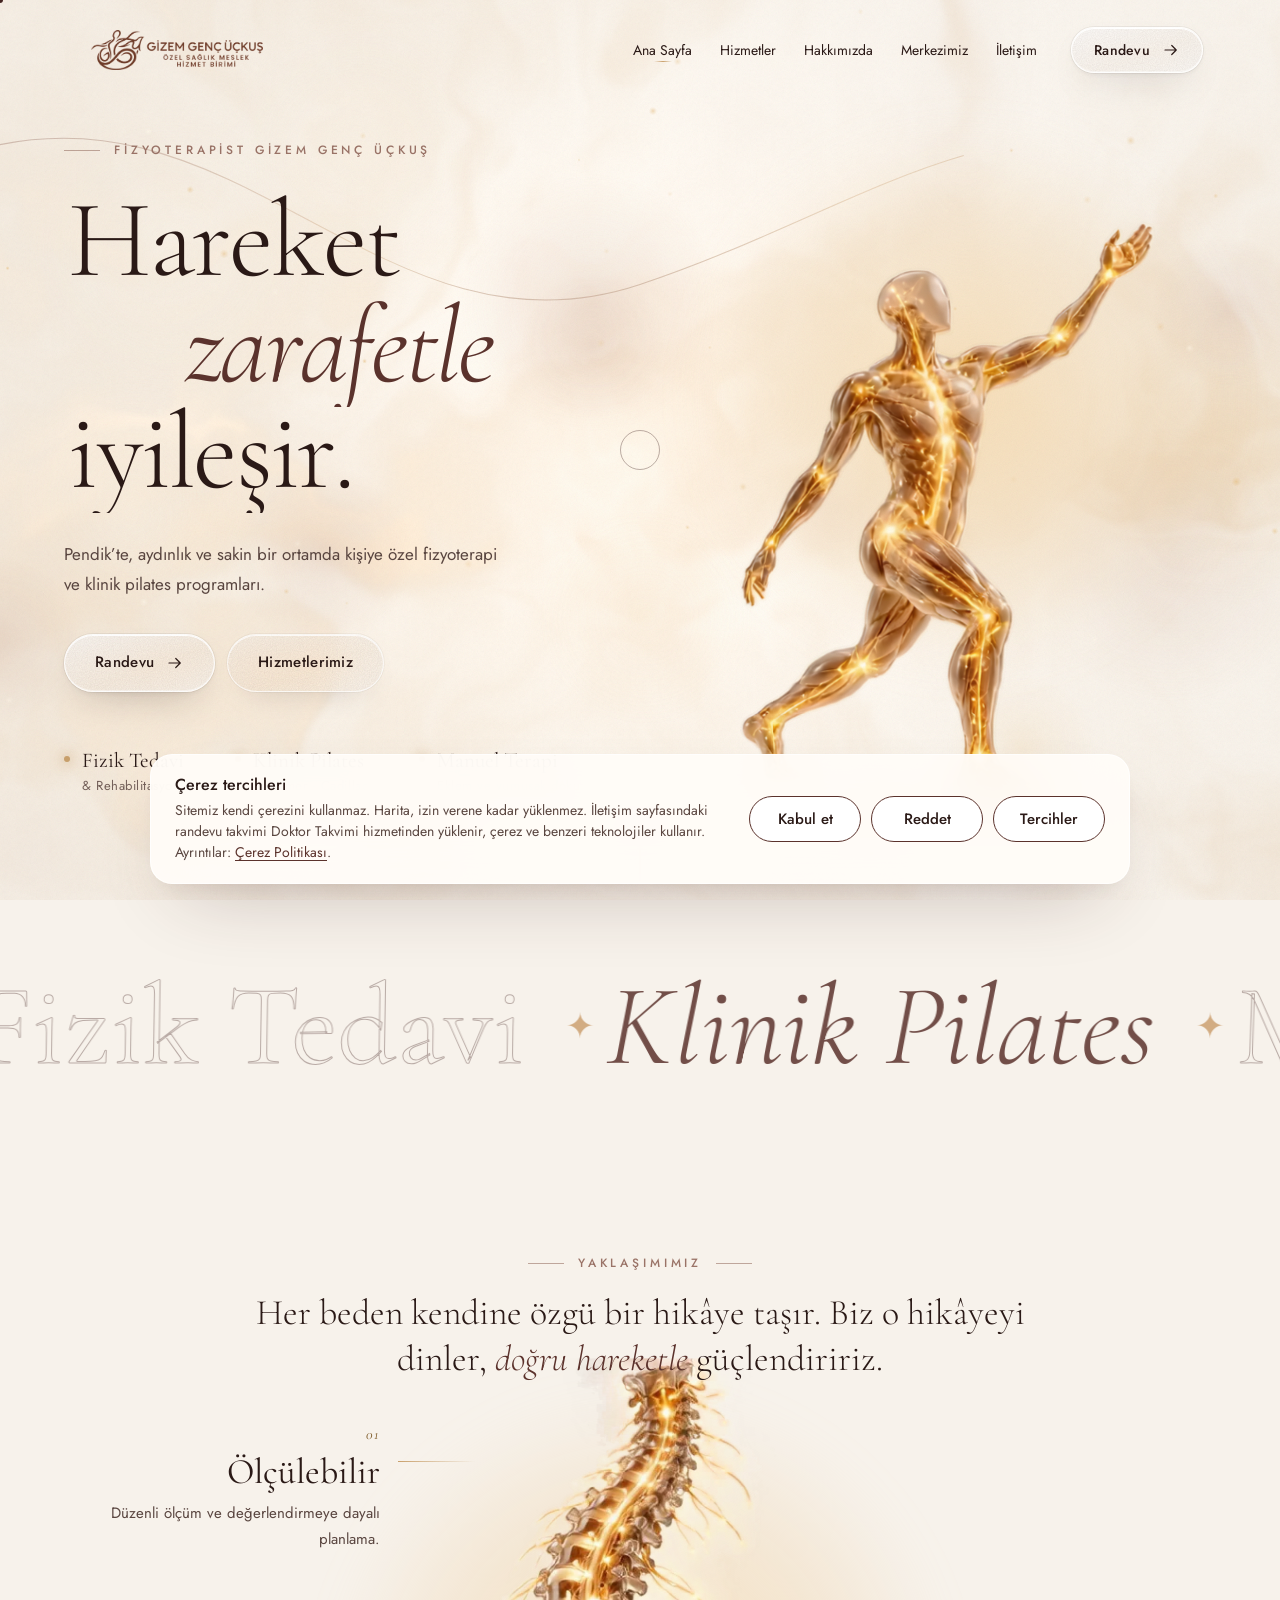
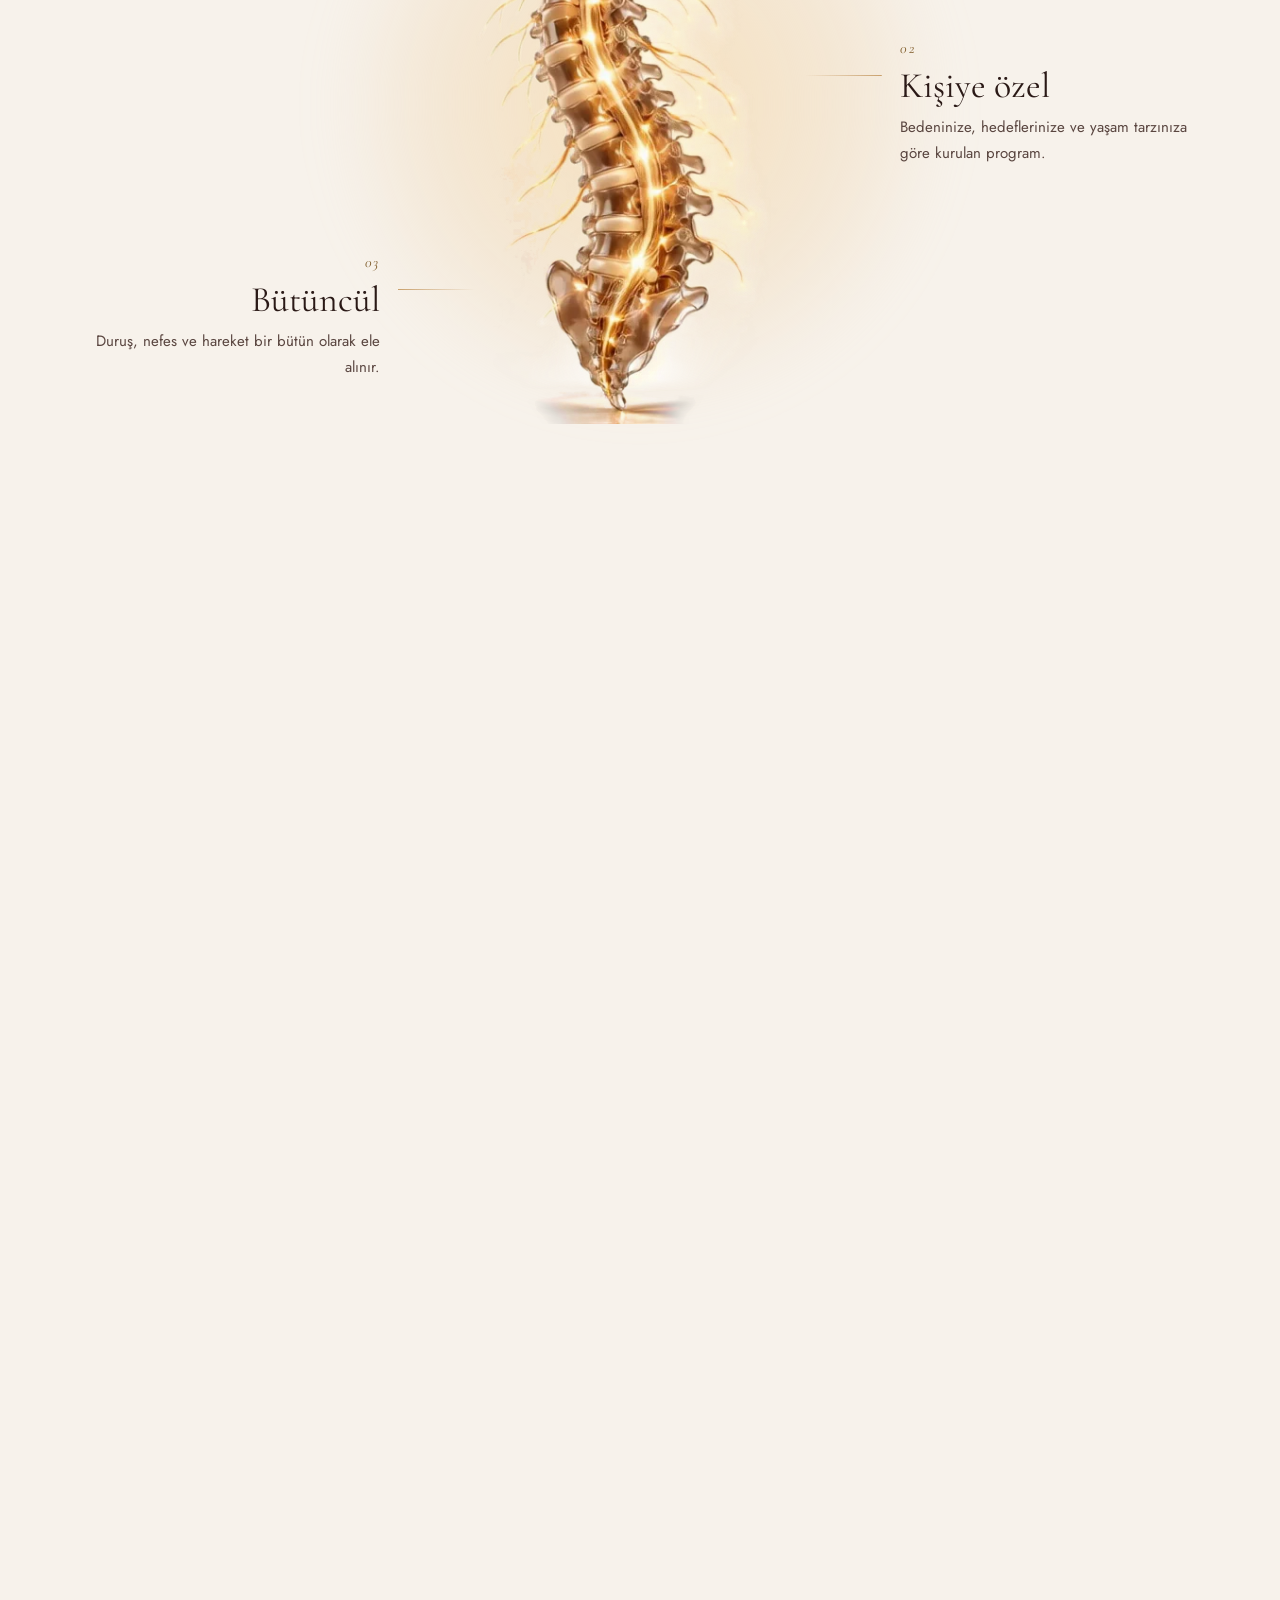
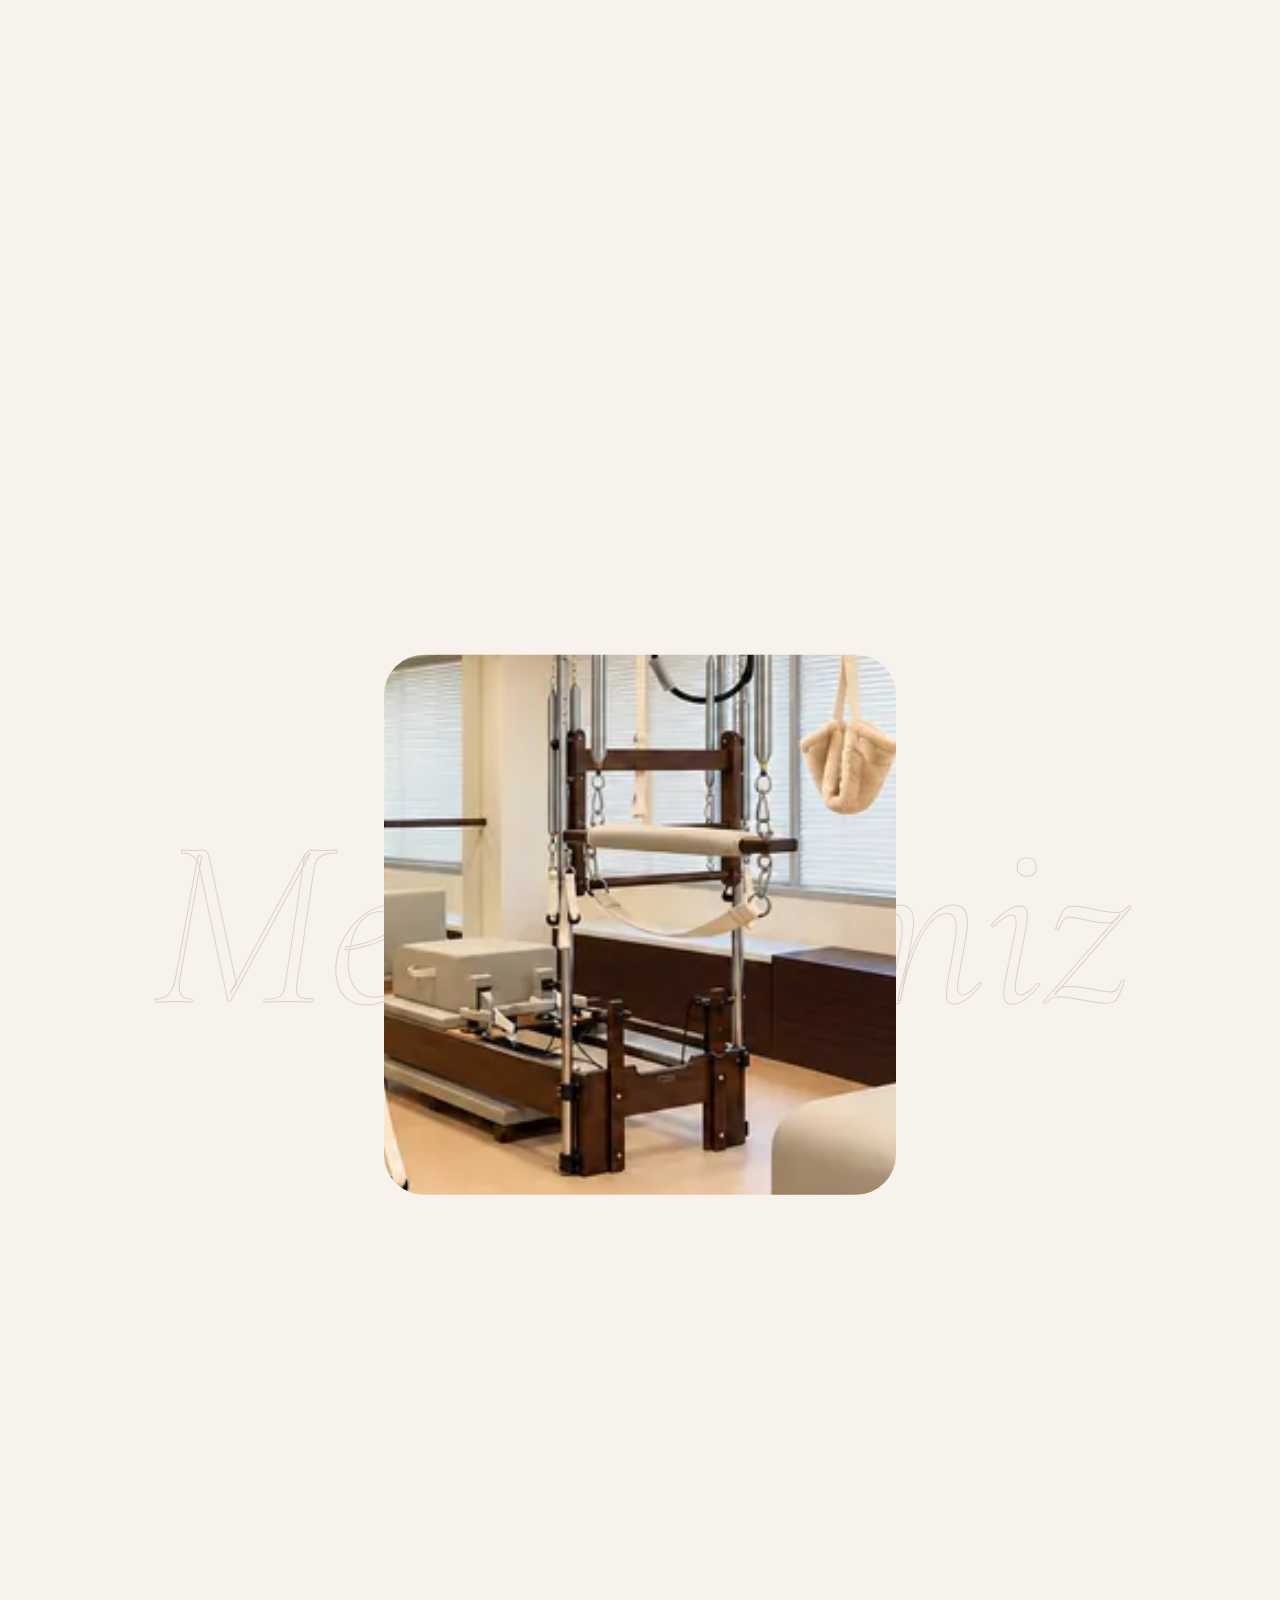
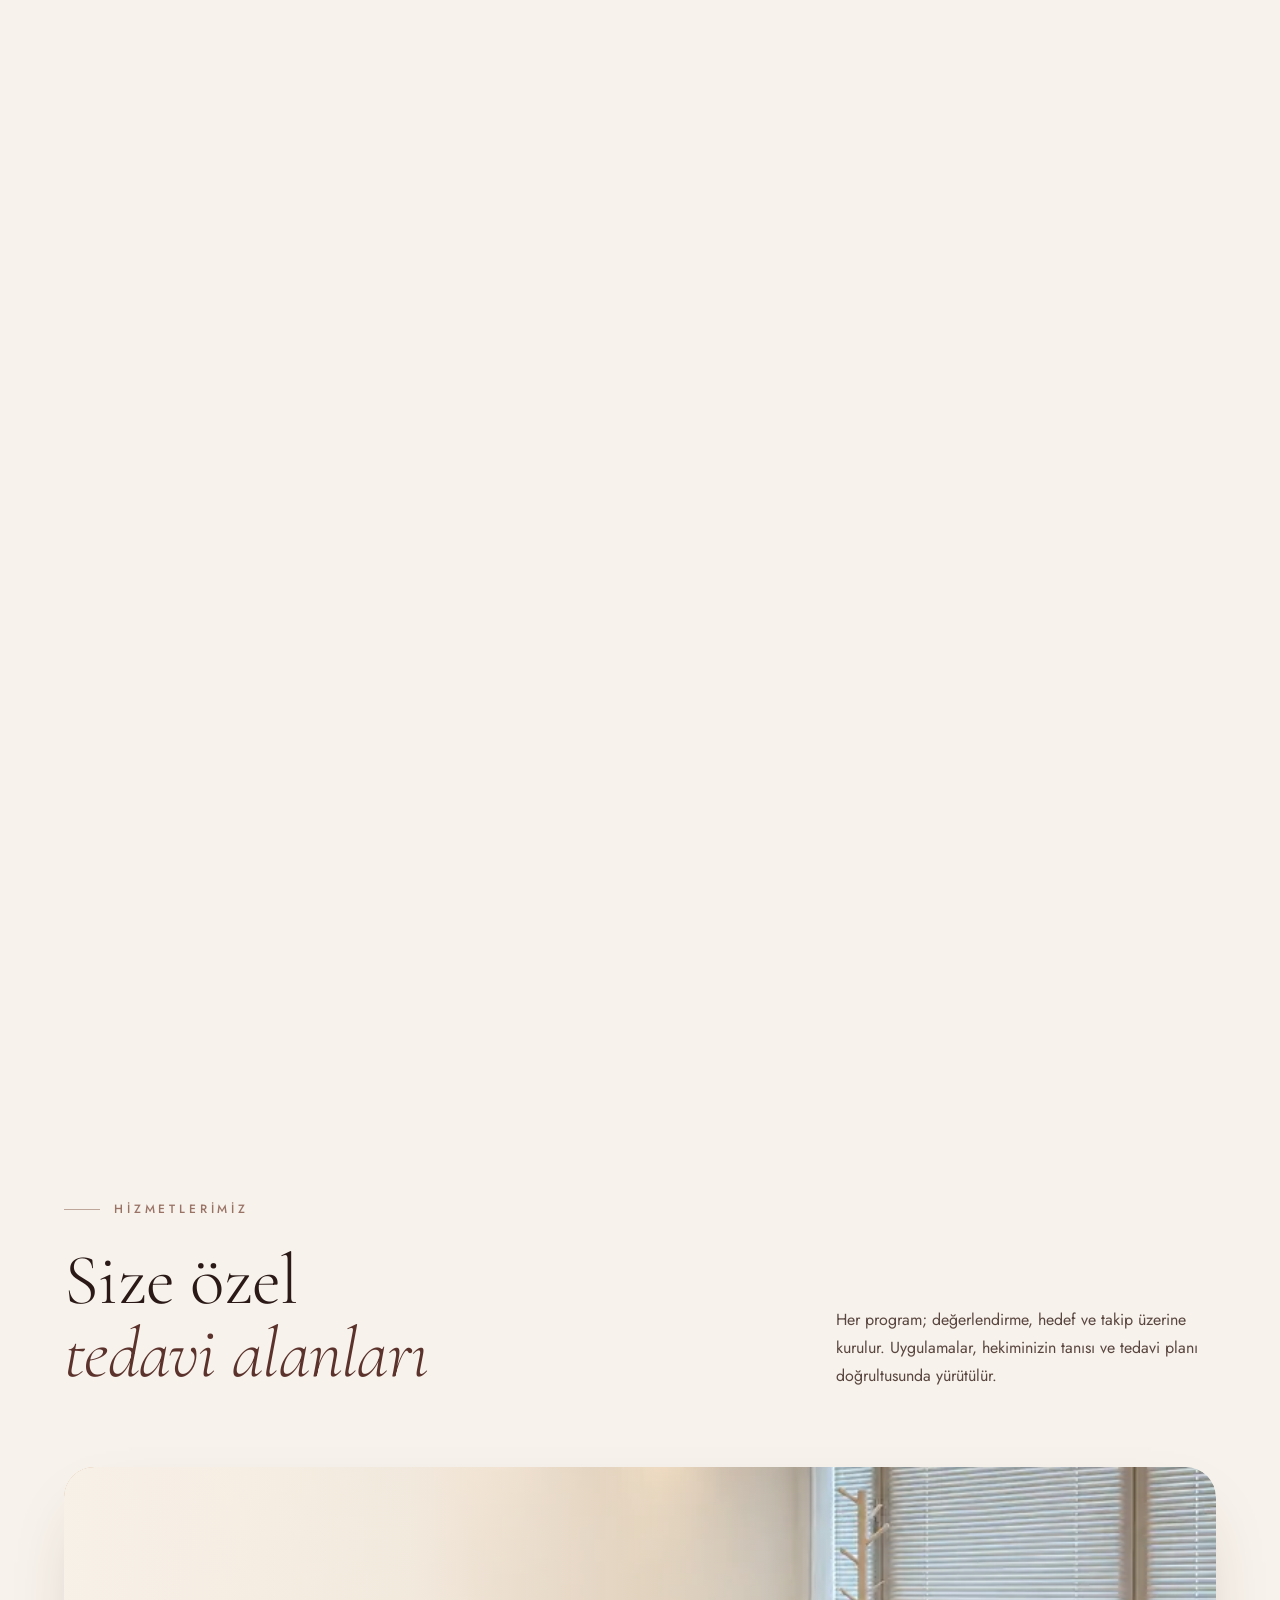
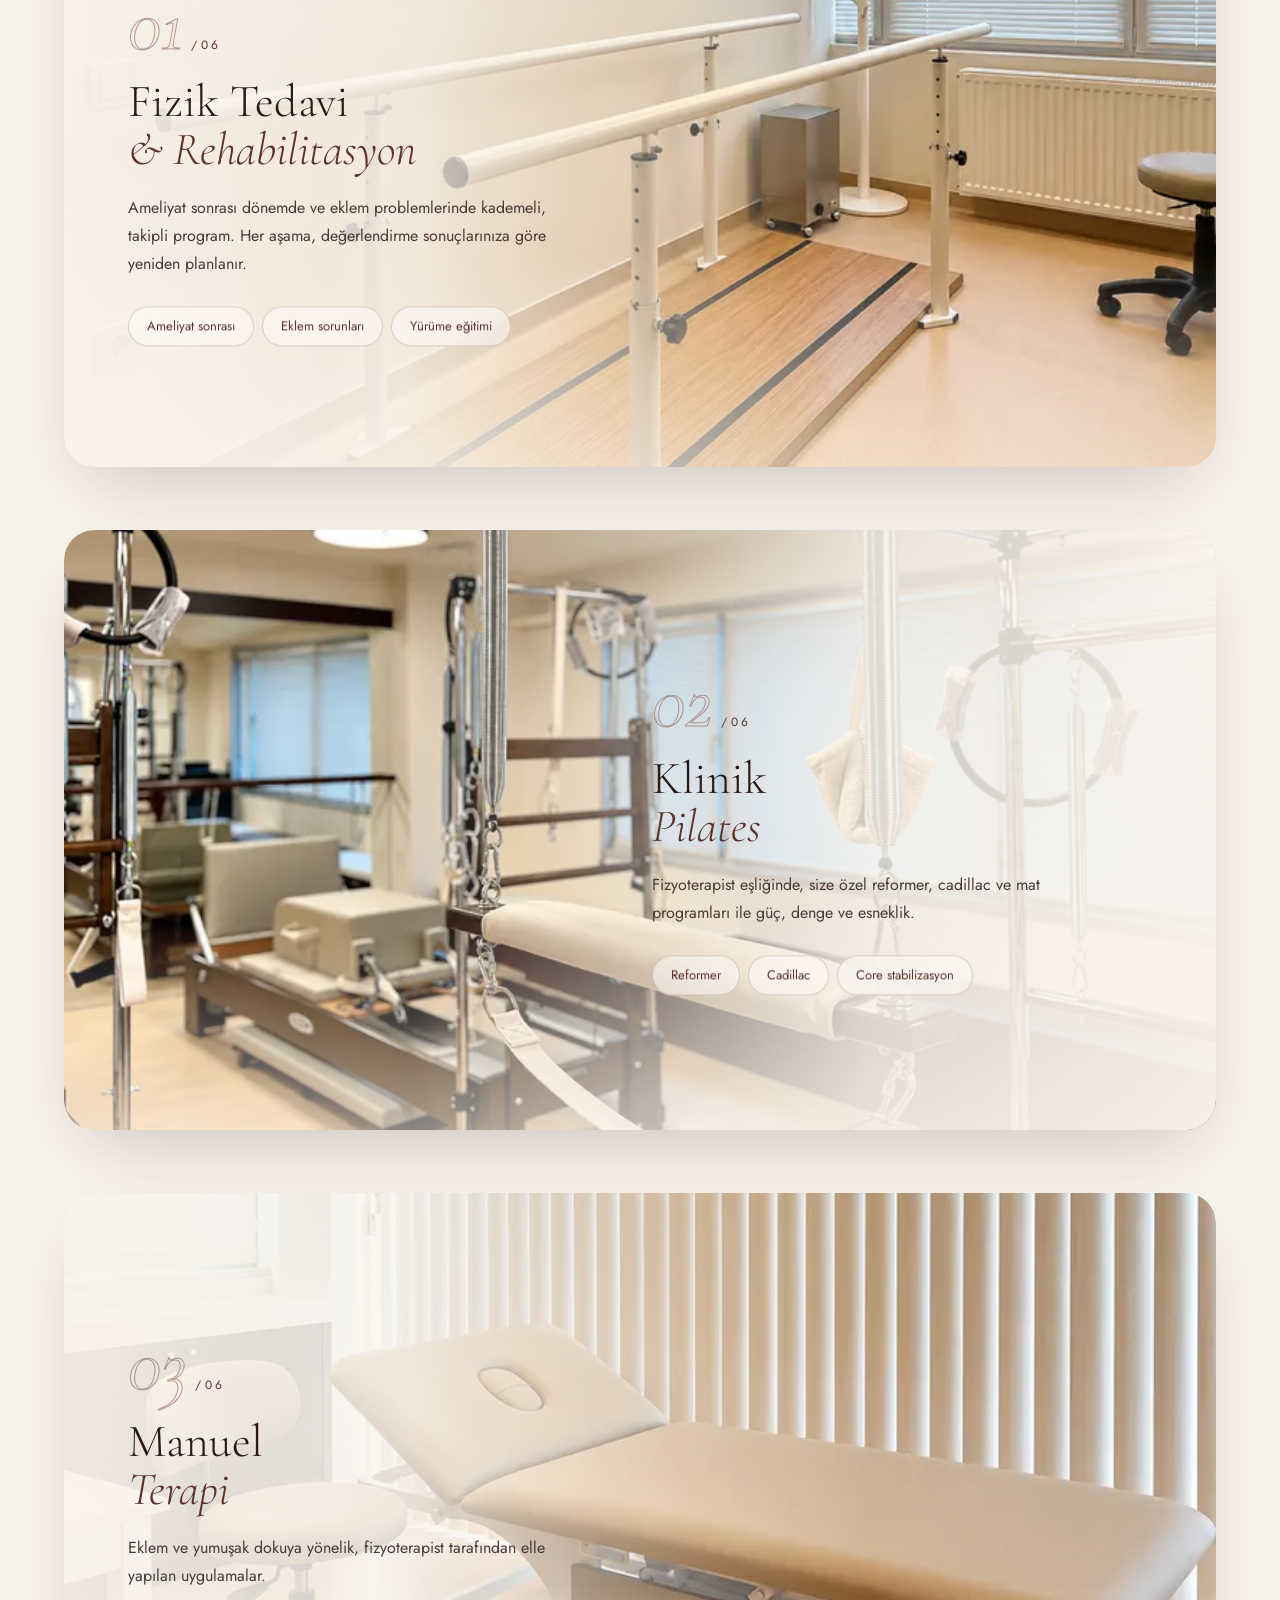
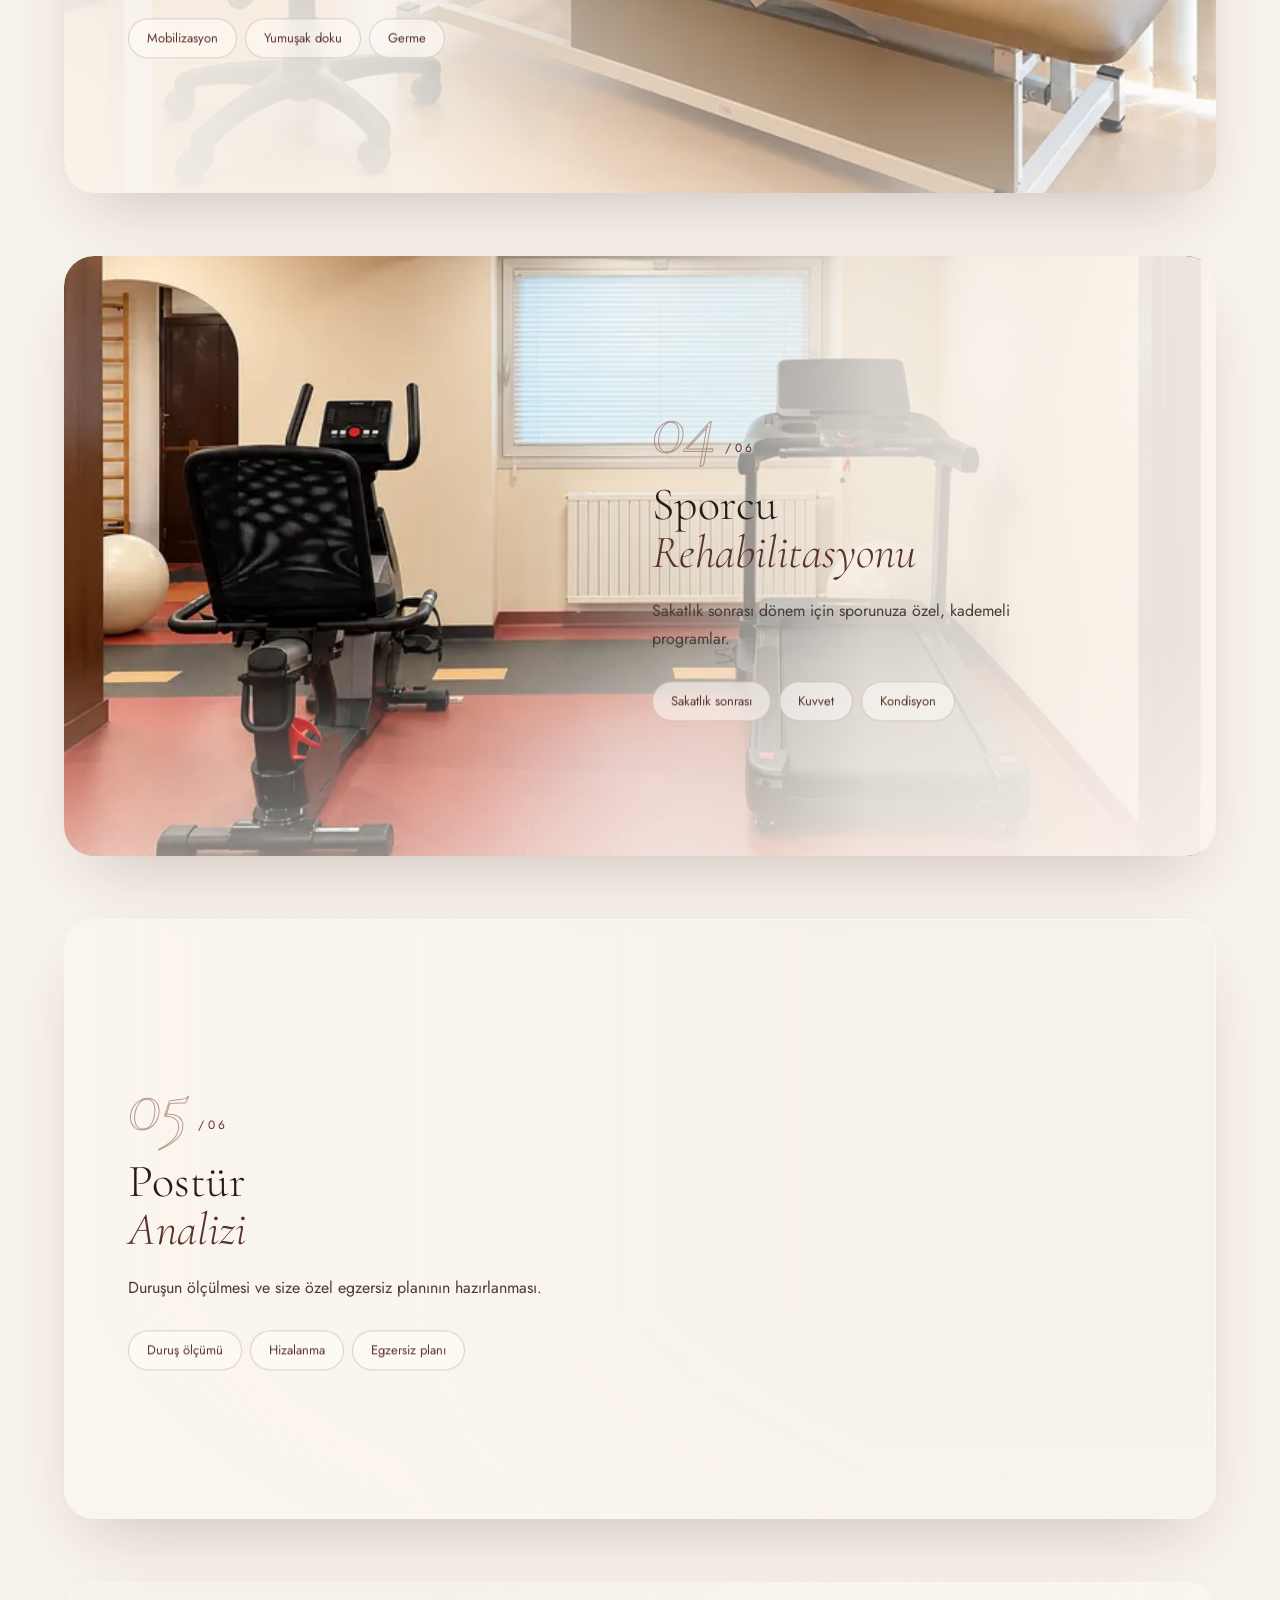
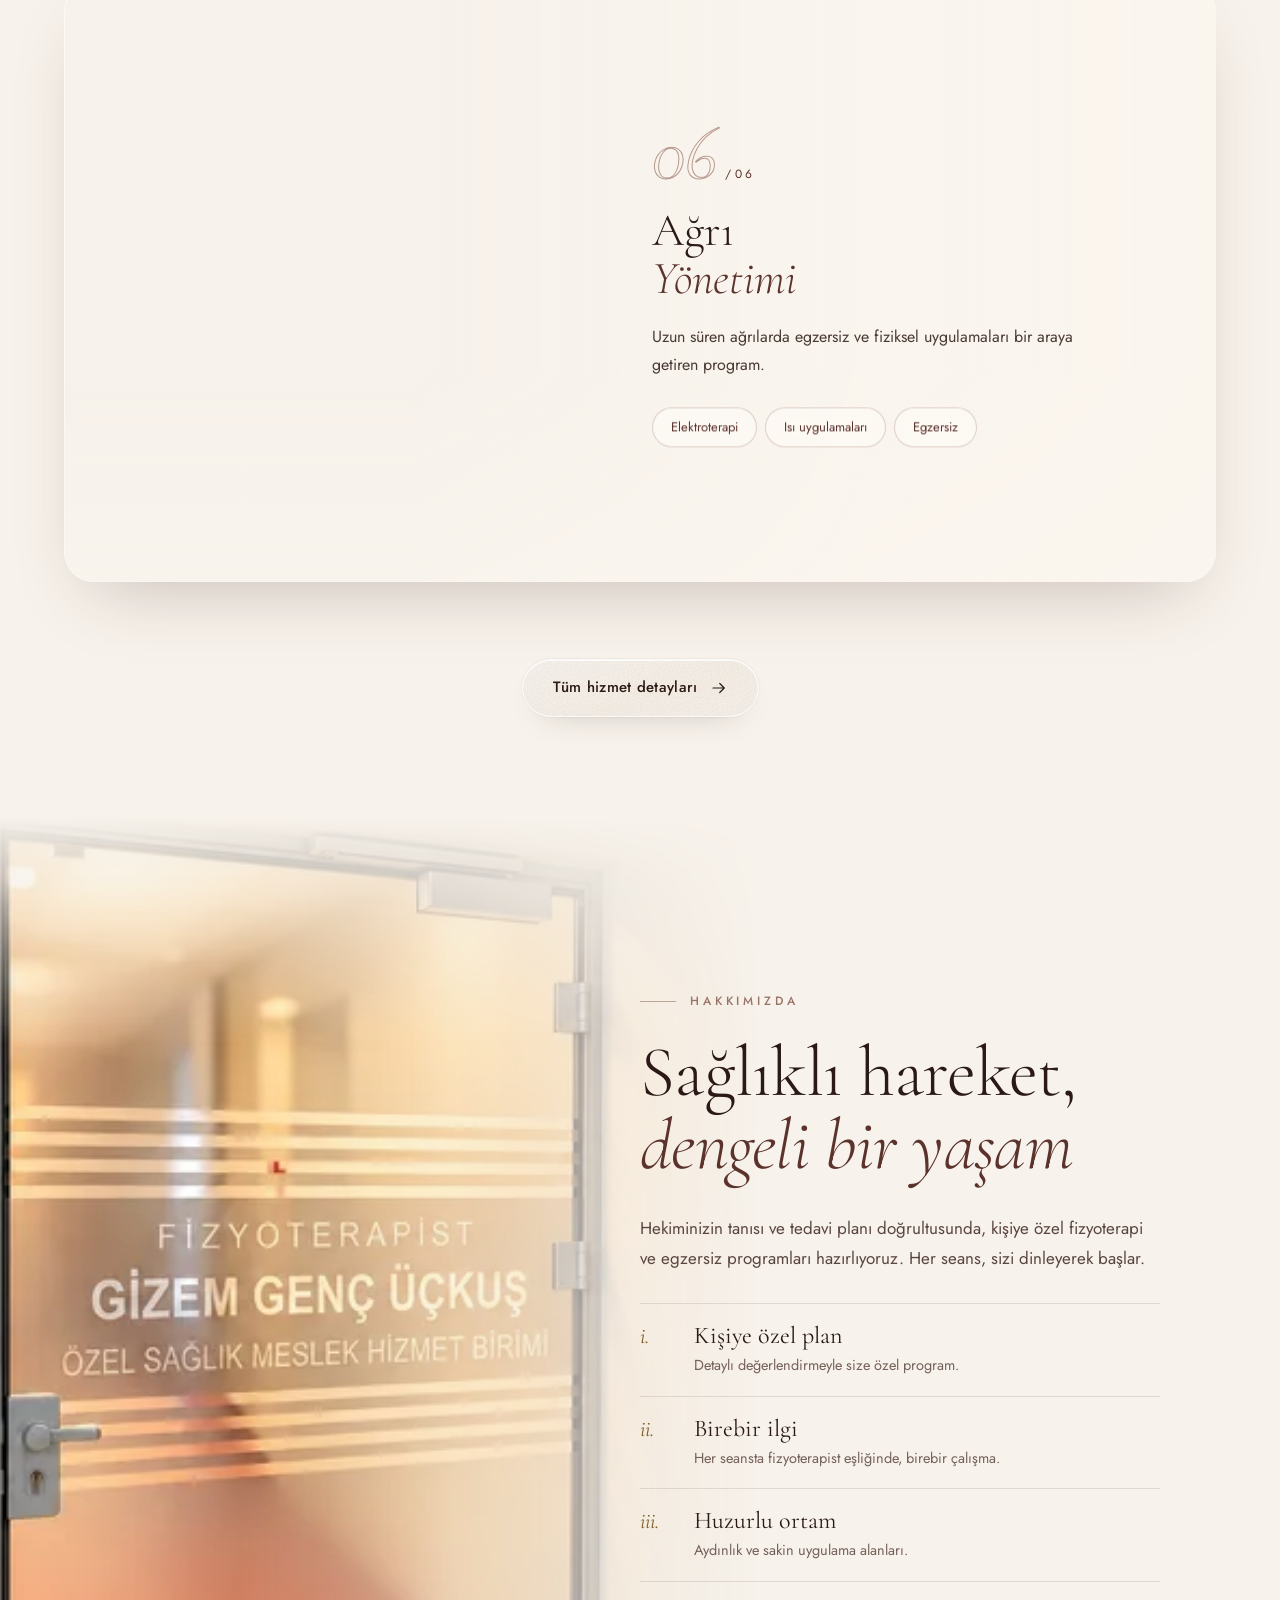
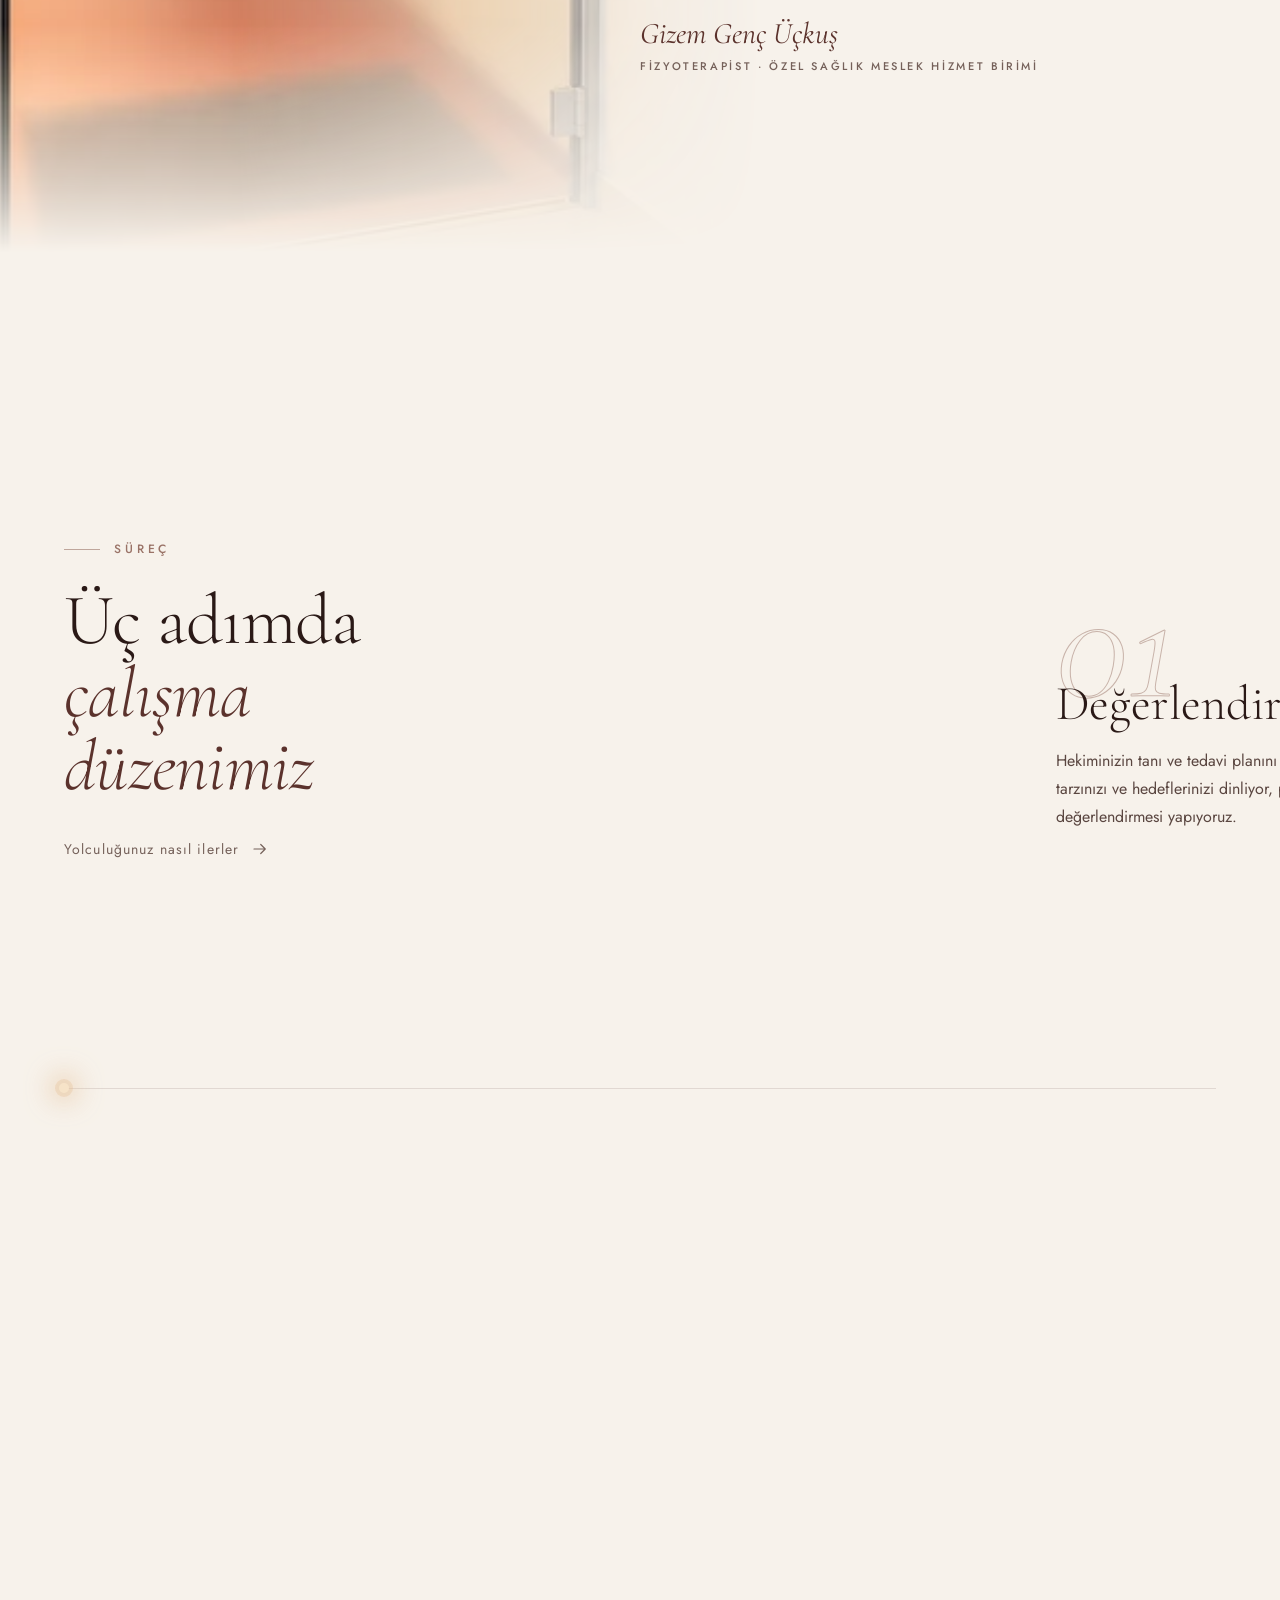
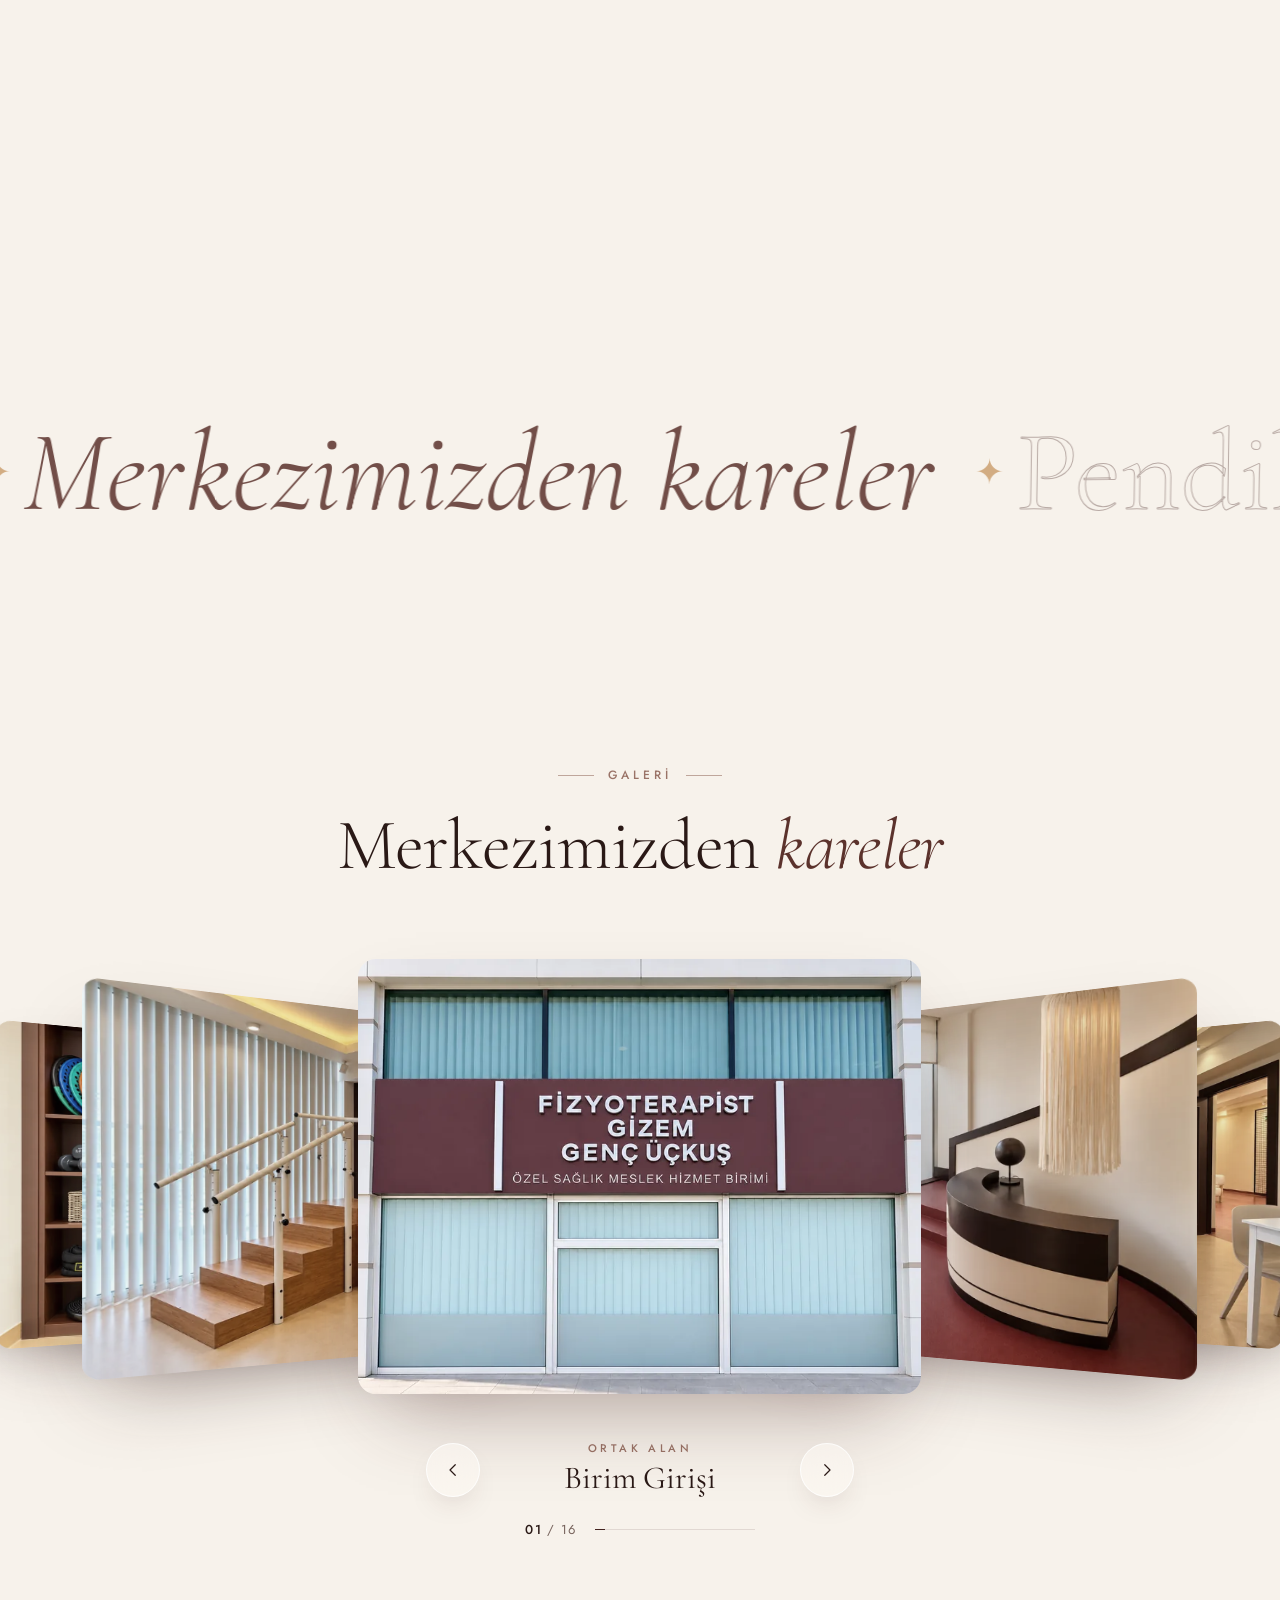
==== commit 436e2da7: "Paylaşım görselini logolu hâle getir WhatsApp ve sosyal medya önizlemesinde tabela fotoğrafı yerine " ====
--- a/index.html
+++ b/index.html
@@ -25,10 +25,10 @@
   <meta property="og:title" content="Fizyoterapist Gizem Genç Üçkuş | Pendik, İstanbul">
   <meta property="og:description" content="Fizyoterapist Gizem Genç Üçkuş Özel Sağlık Meslek Hizmet Birimi, Pendik/İstanbul. Hizmetler, adres, çalışma saatleri ve iletişim bilgileri.">
   <meta property="og:url" content="https://fizyoterapistgizemgencuckus.com/">
-  <meta property="og:image" content="https://fizyoterapistgizemgencuckus.com/assets/img/paylasim.jpg">
+  <meta property="og:image" content="https://fizyoterapistgizemgencuckus.com/assets/img/paylasim-logo.jpg">
   <meta property="og:image:width" content="1200">
   <meta property="og:image:height" content="630">
-  <meta property="og:image:alt" content="Fizyoterapist Gizem Genç Üçkuş tabelası">
+  <meta property="og:image:alt" content="Fizyoterapist Gizem Genç Üçkuş logosu">
   <meta name="twitter:card" content="summary_large_image">
   <script type="application/ld+json">{"@context":"https://schema.org","@graph":[{"@type":"Physiotherapy","@id":"https://fizyoterapistgizemgencuckus.com/#birim","name":"Fizyoterapist Gizem Genç Üçkuş Özel Sağlık Meslek Hizmet Birimi","url":"https://fizyoterapistgizemgencuckus.com/","telephone":"+905396266515","image":"https://fizyoterapistgizemgencuckus.com/assets/img/merkez-giris.webp","sameAs":["https://www.instagram.com/fztgizemgencuckus/"],"hasMap":"https://www.google.com/maps/place/Fizyoterapist+Gizem+Gen%C3%A7+%C3%9C%C3%A7ku%C5%9F+%C3%96zel+Sa%C4%9Fl%C4%B1k+Meslek+Hizmet+Birimi/@40.8880961,29.2626402,17z/data=!3m1!4b1!4m6!3m5!1s0x14cadbb7eac5d777:0x2894e27bdfe3eae!8m2!3d40.8880961!4d29.2626402!16s%2Fg%2F11zx43l660","address":{"@type":"PostalAddress","streetAddress":"Fevzi Çakmak Mahallesi, Muhsin Yazıcıoğlu Caddesi No:15, Çelik Plaza İç Kapı:19","addressLocality":"Pendik","addressRegion":"İstanbul","addressCountry":"TR"},"geo":{"@type":"GeoCoordinates","latitude":40.8880961,"longitude":29.2626402},"openingHoursSpecification":[{"@type":"OpeningHoursSpecification","dayOfWeek":["Monday","Tuesday","Wednesday","Thursday","Friday"],"opens":"09:00","closes":"18:00"},{"@type":"OpeningHoursSpecification","dayOfWeek":["Saturday"],"opens":"09:00","closes":"14:00"}]},{"@type":"WebSite","@id":"https://fizyoterapistgizemgencuckus.com/#site","url":"https://fizyoterapistgizemgencuckus.com/","name":"Fizyoterapist Gizem Genç Üçkuş","inLanguage":"tr-TR","publisher":{"@id":"https://fizyoterapistgizemgencuckus.com/#birim"}}]}</script>
 </head>
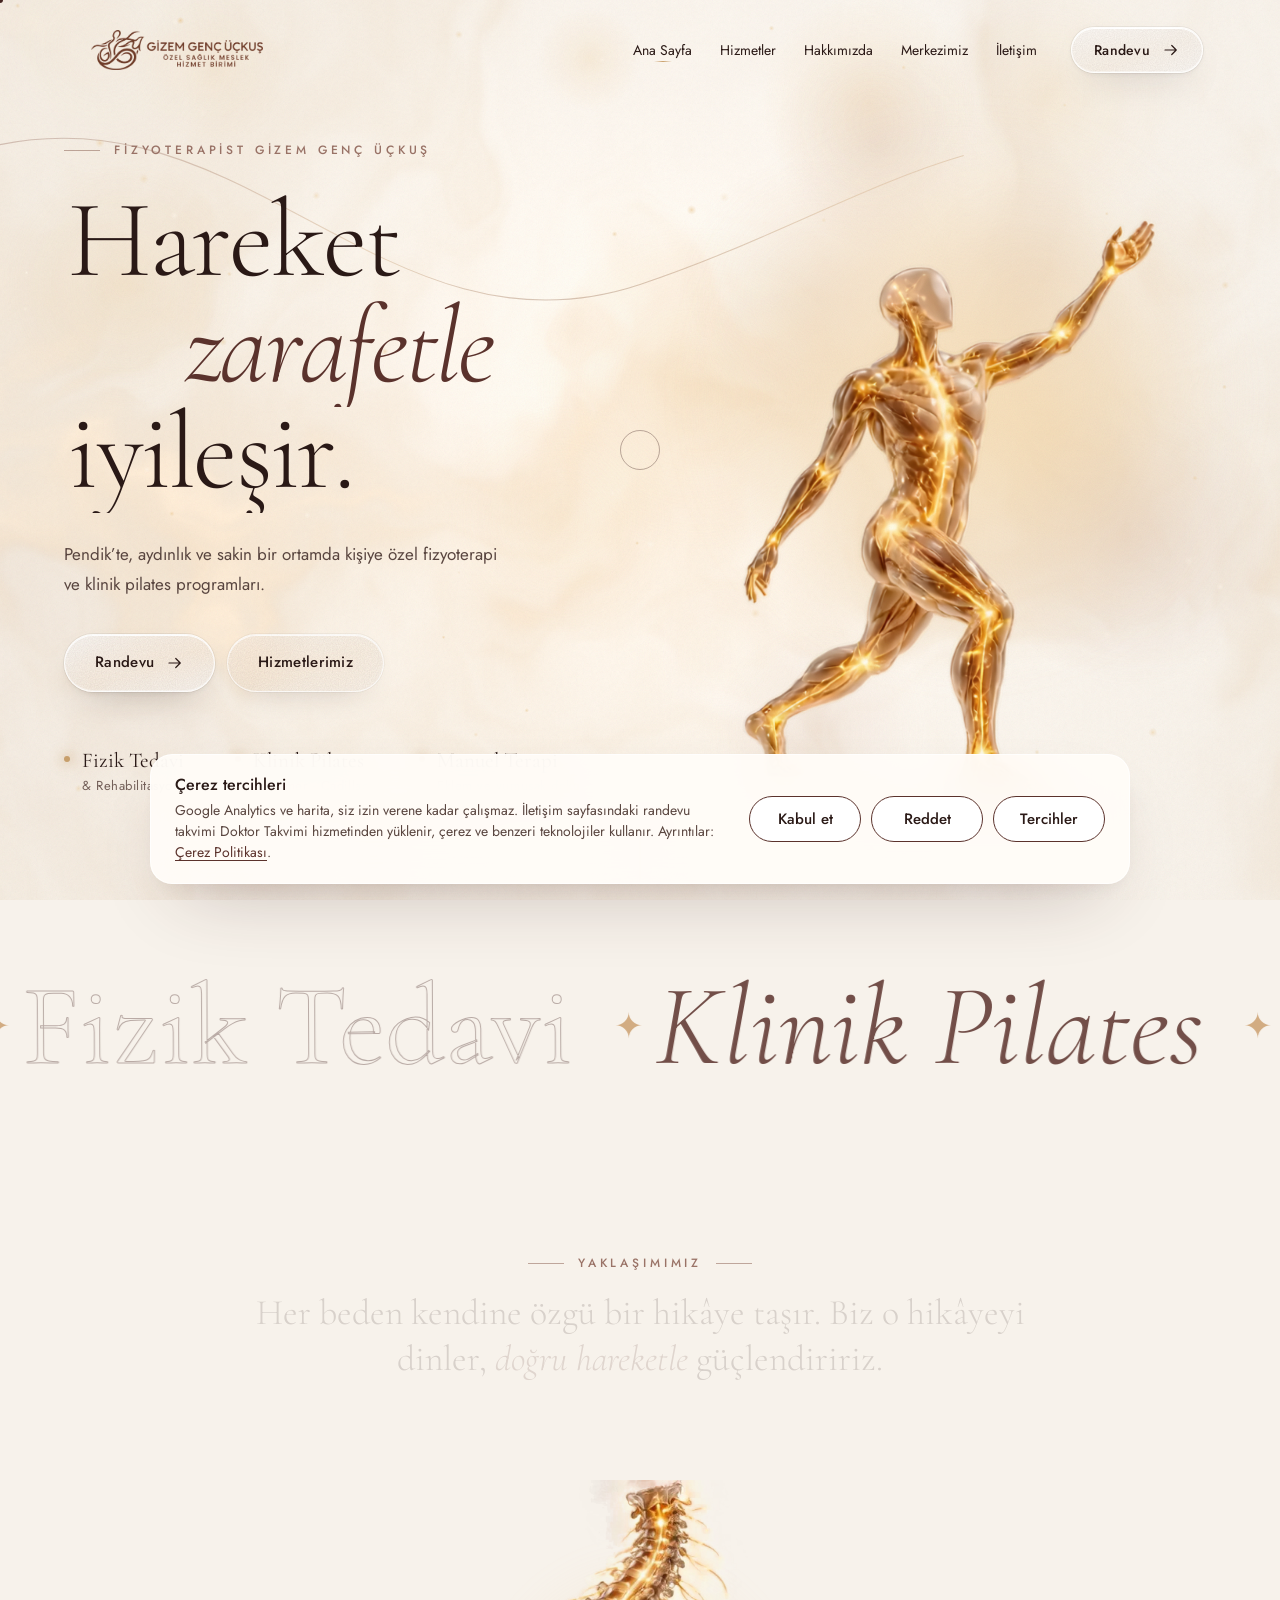
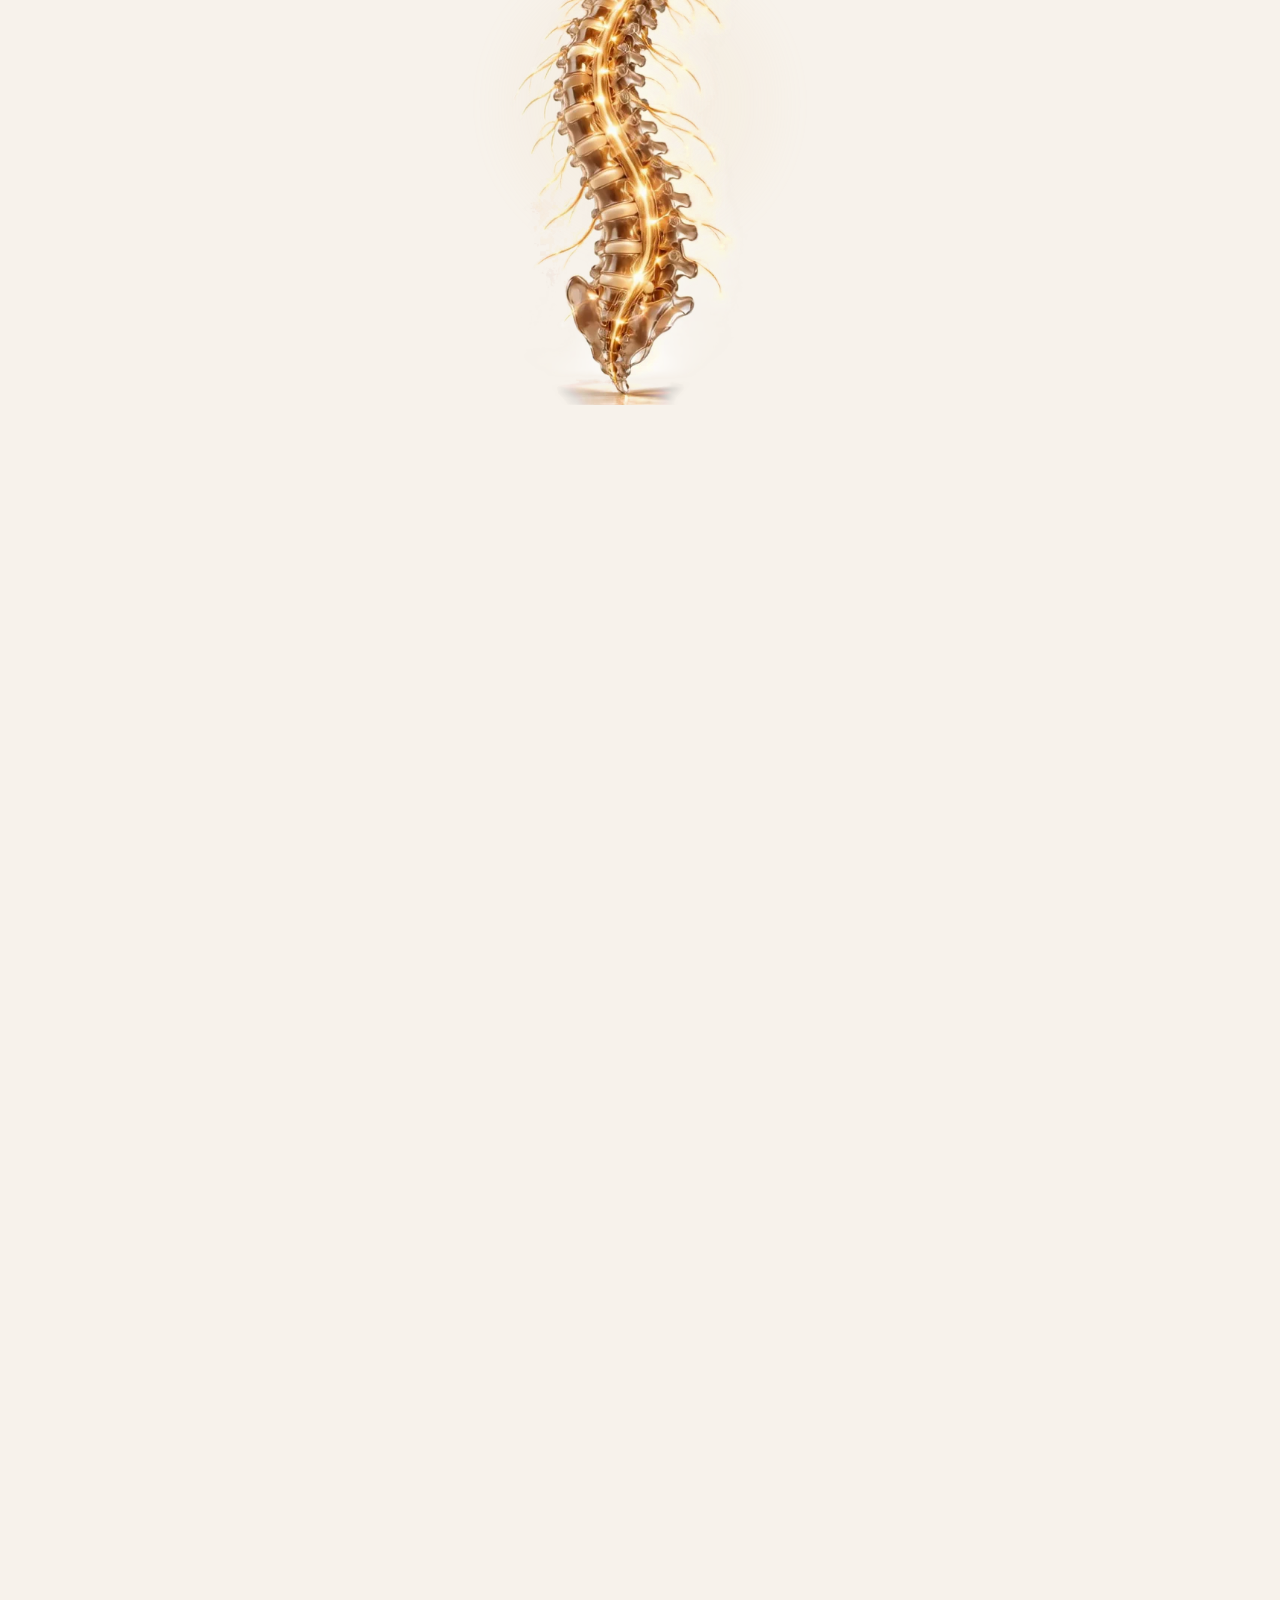
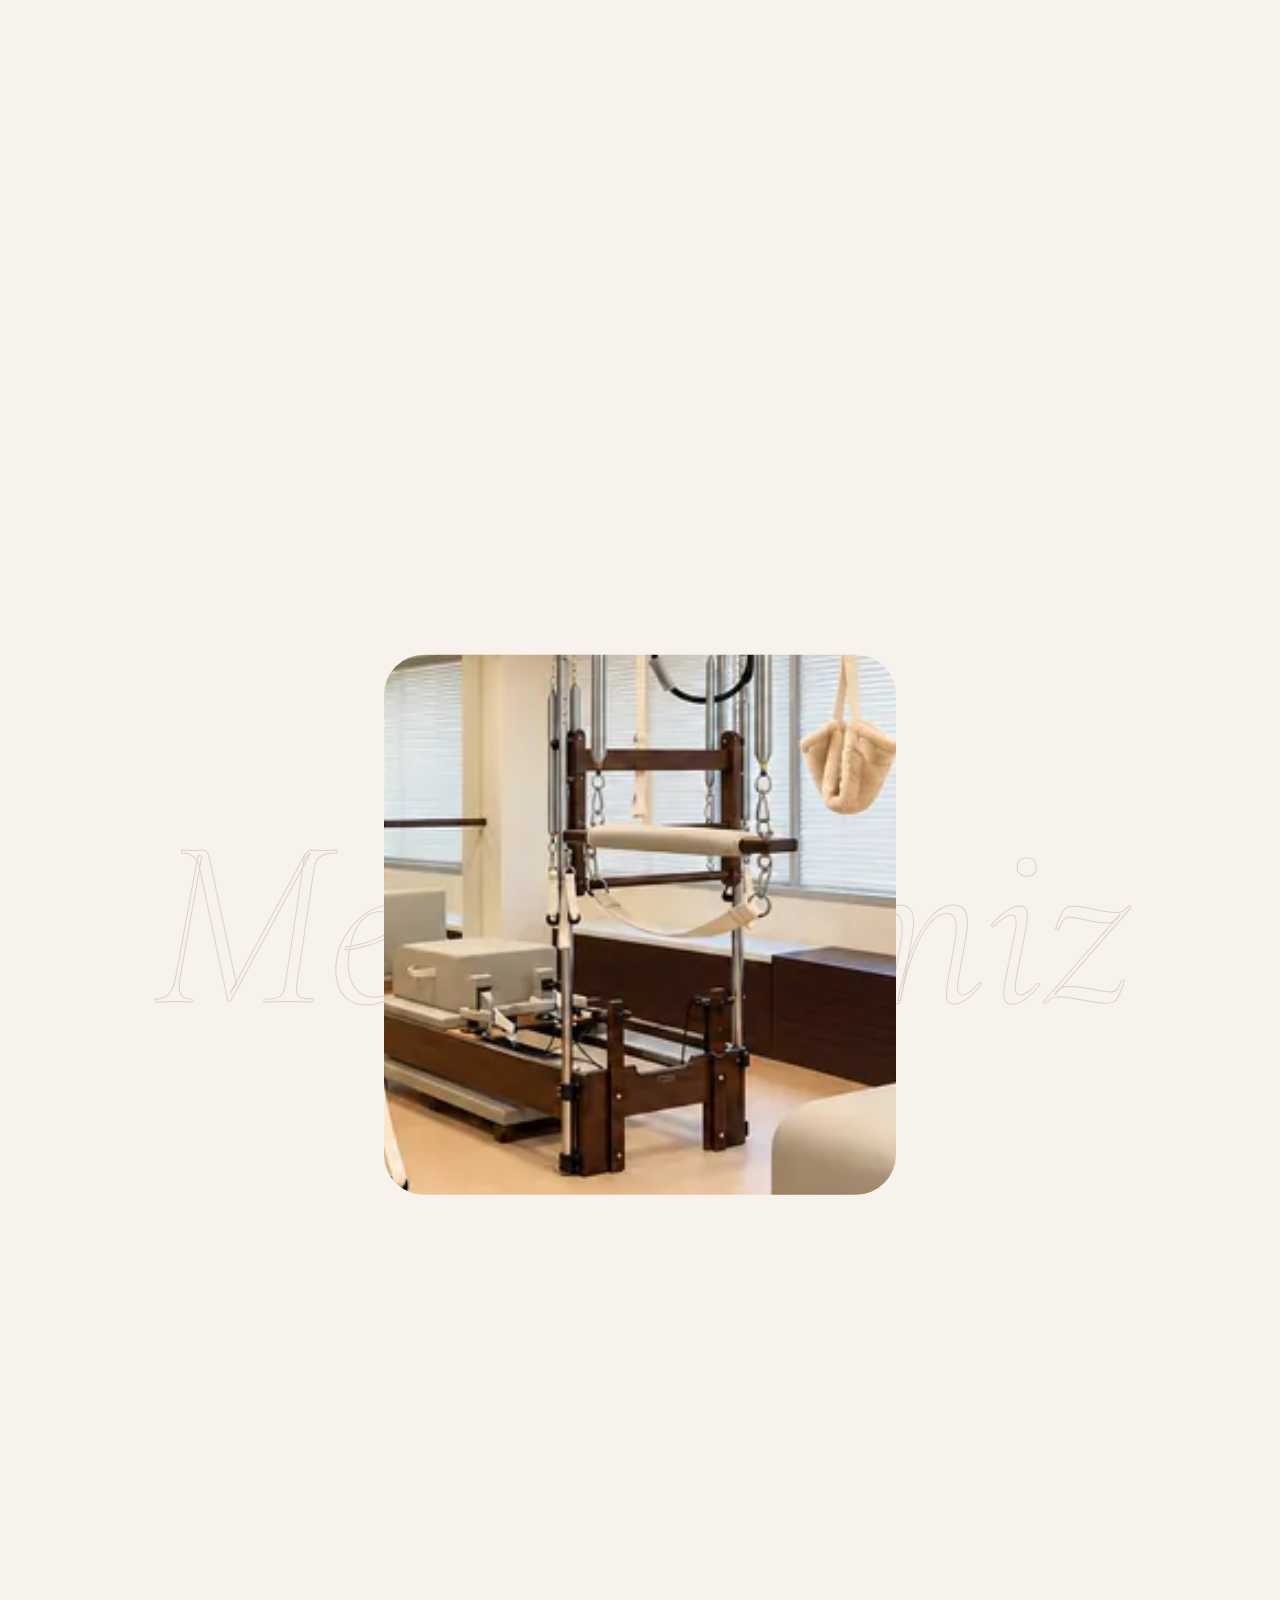
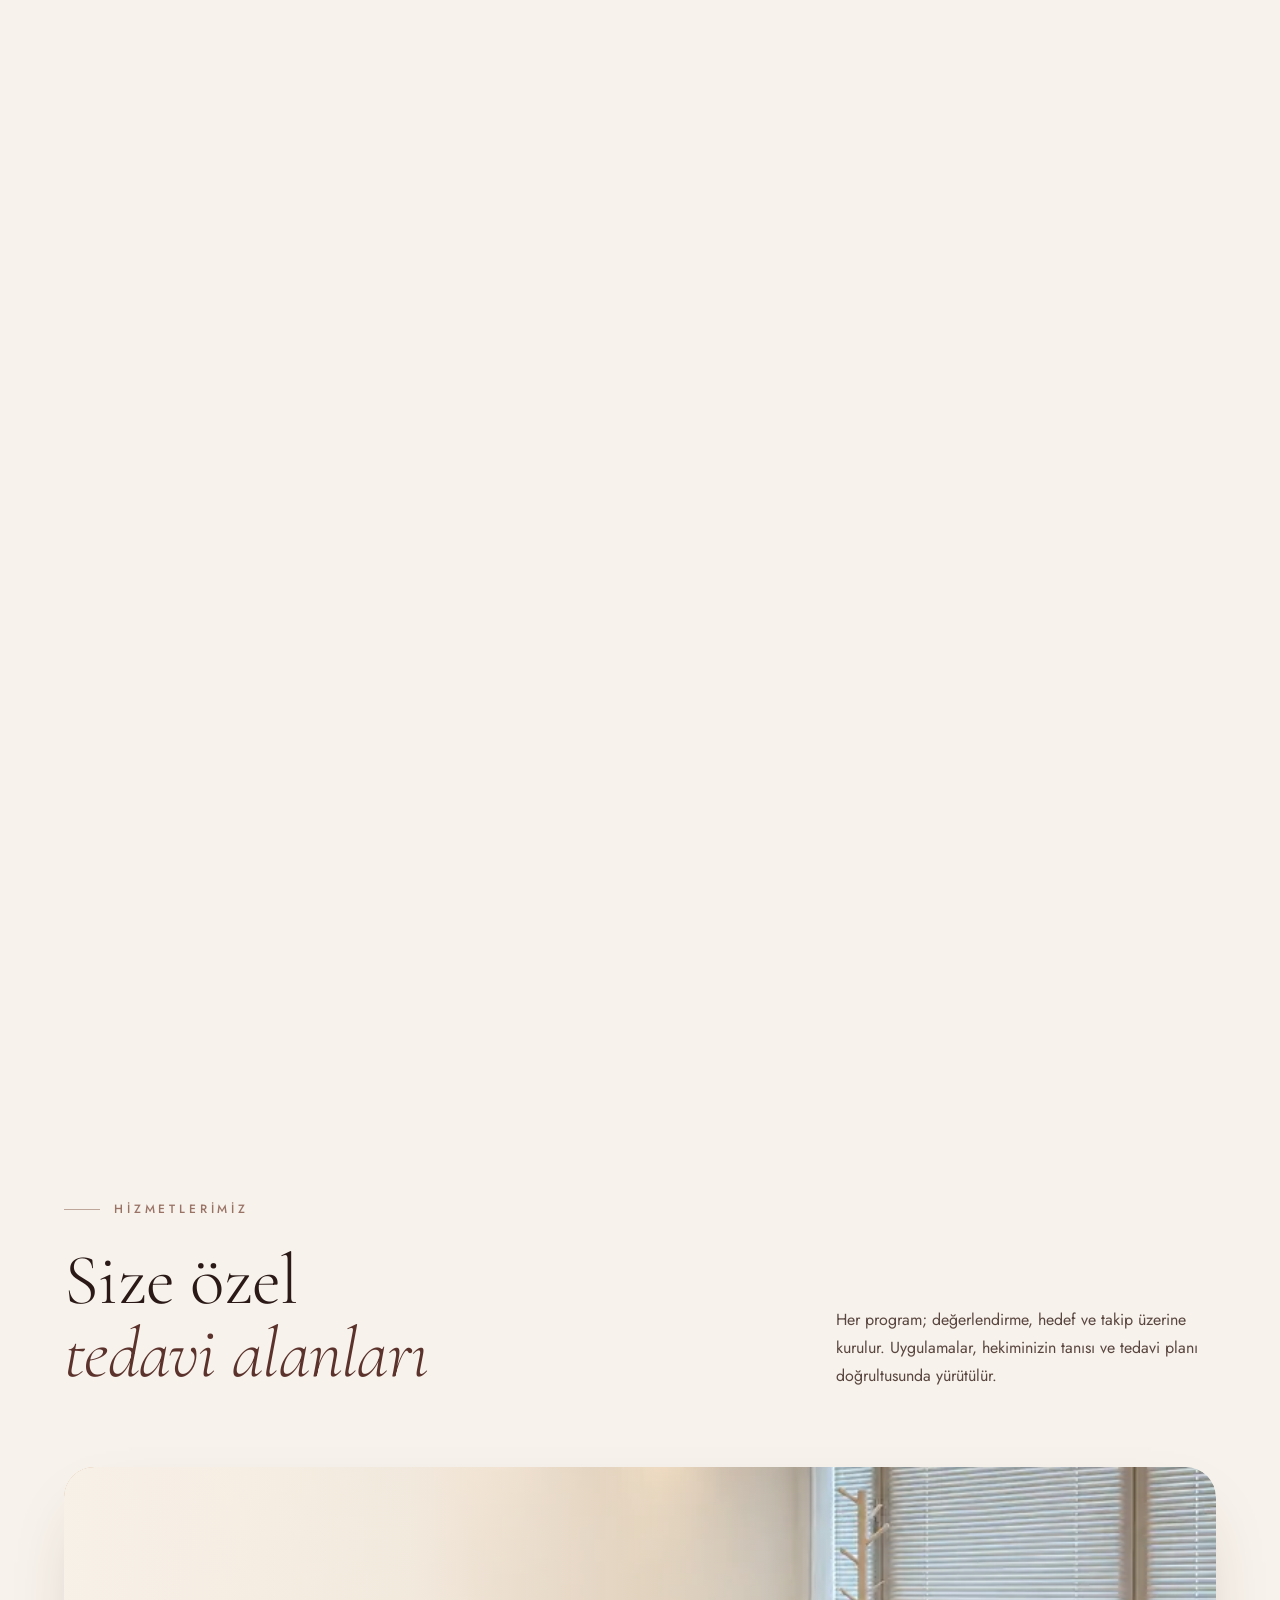
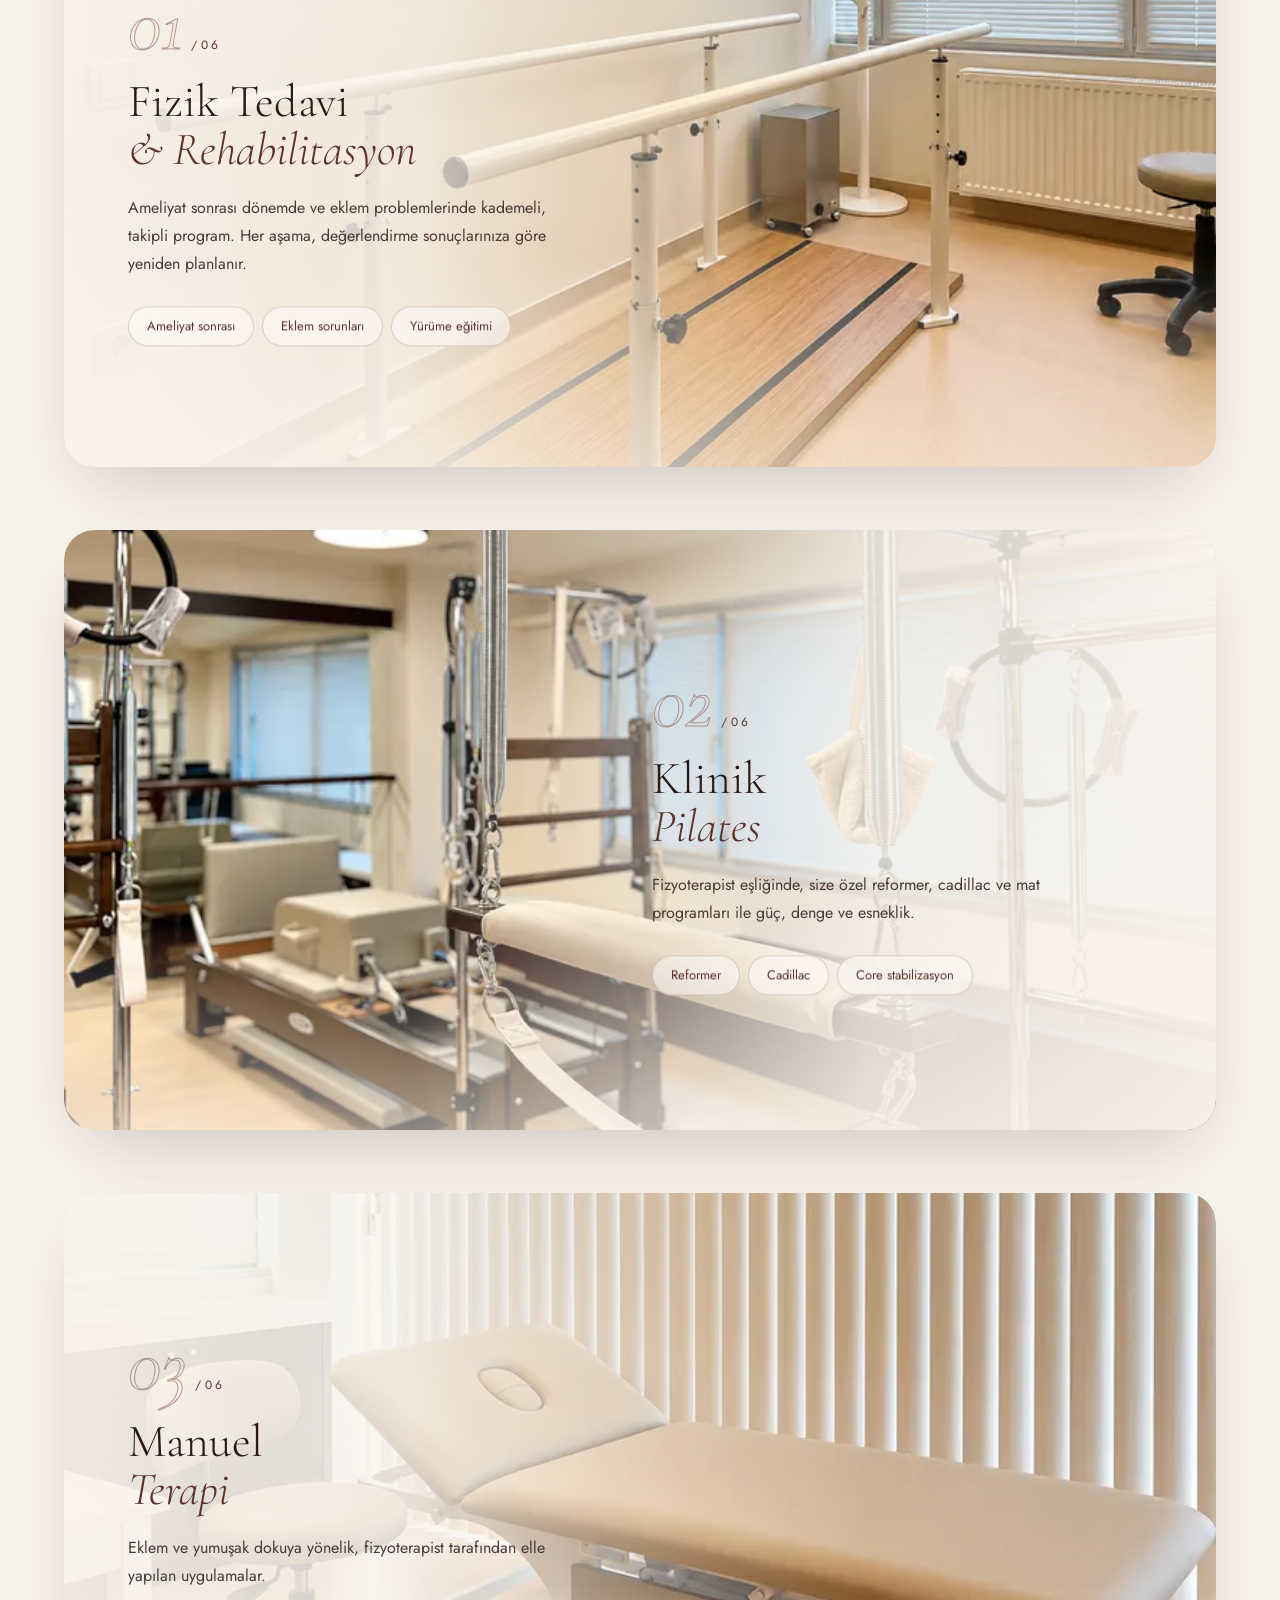
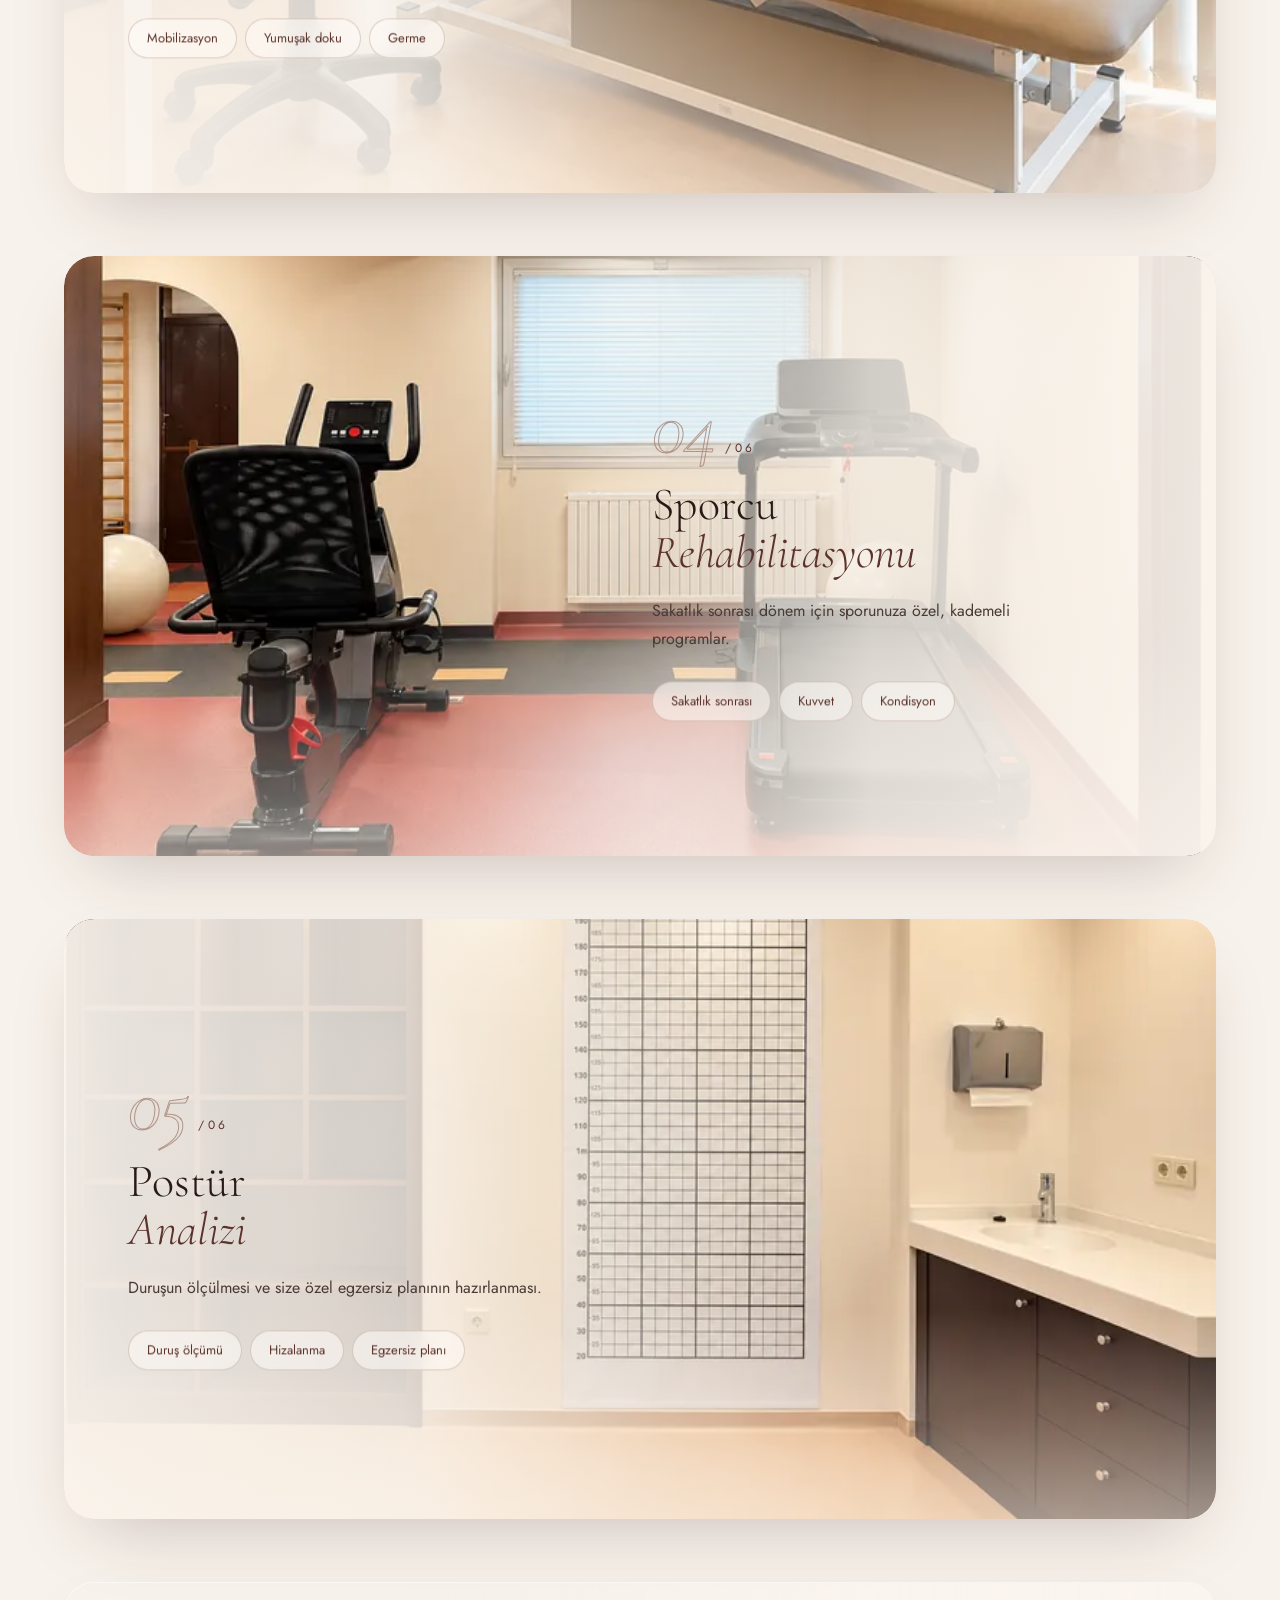
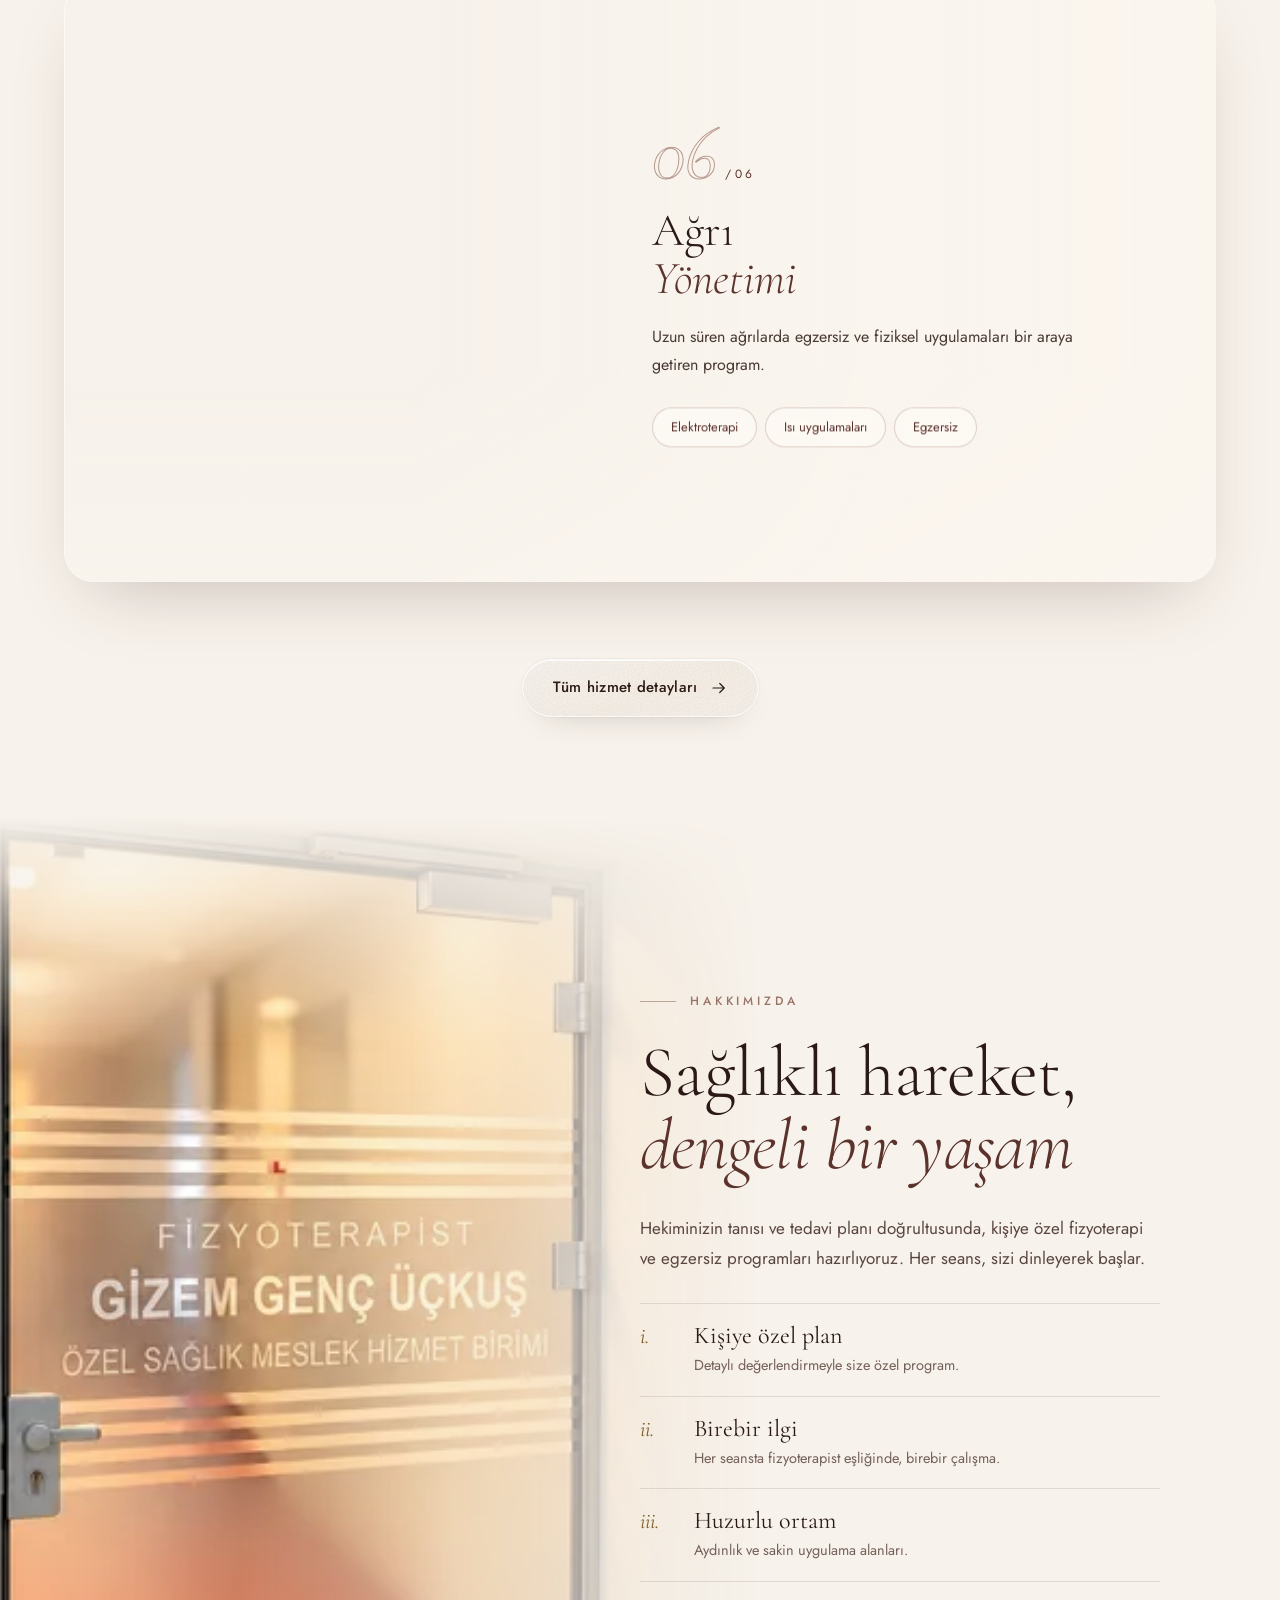
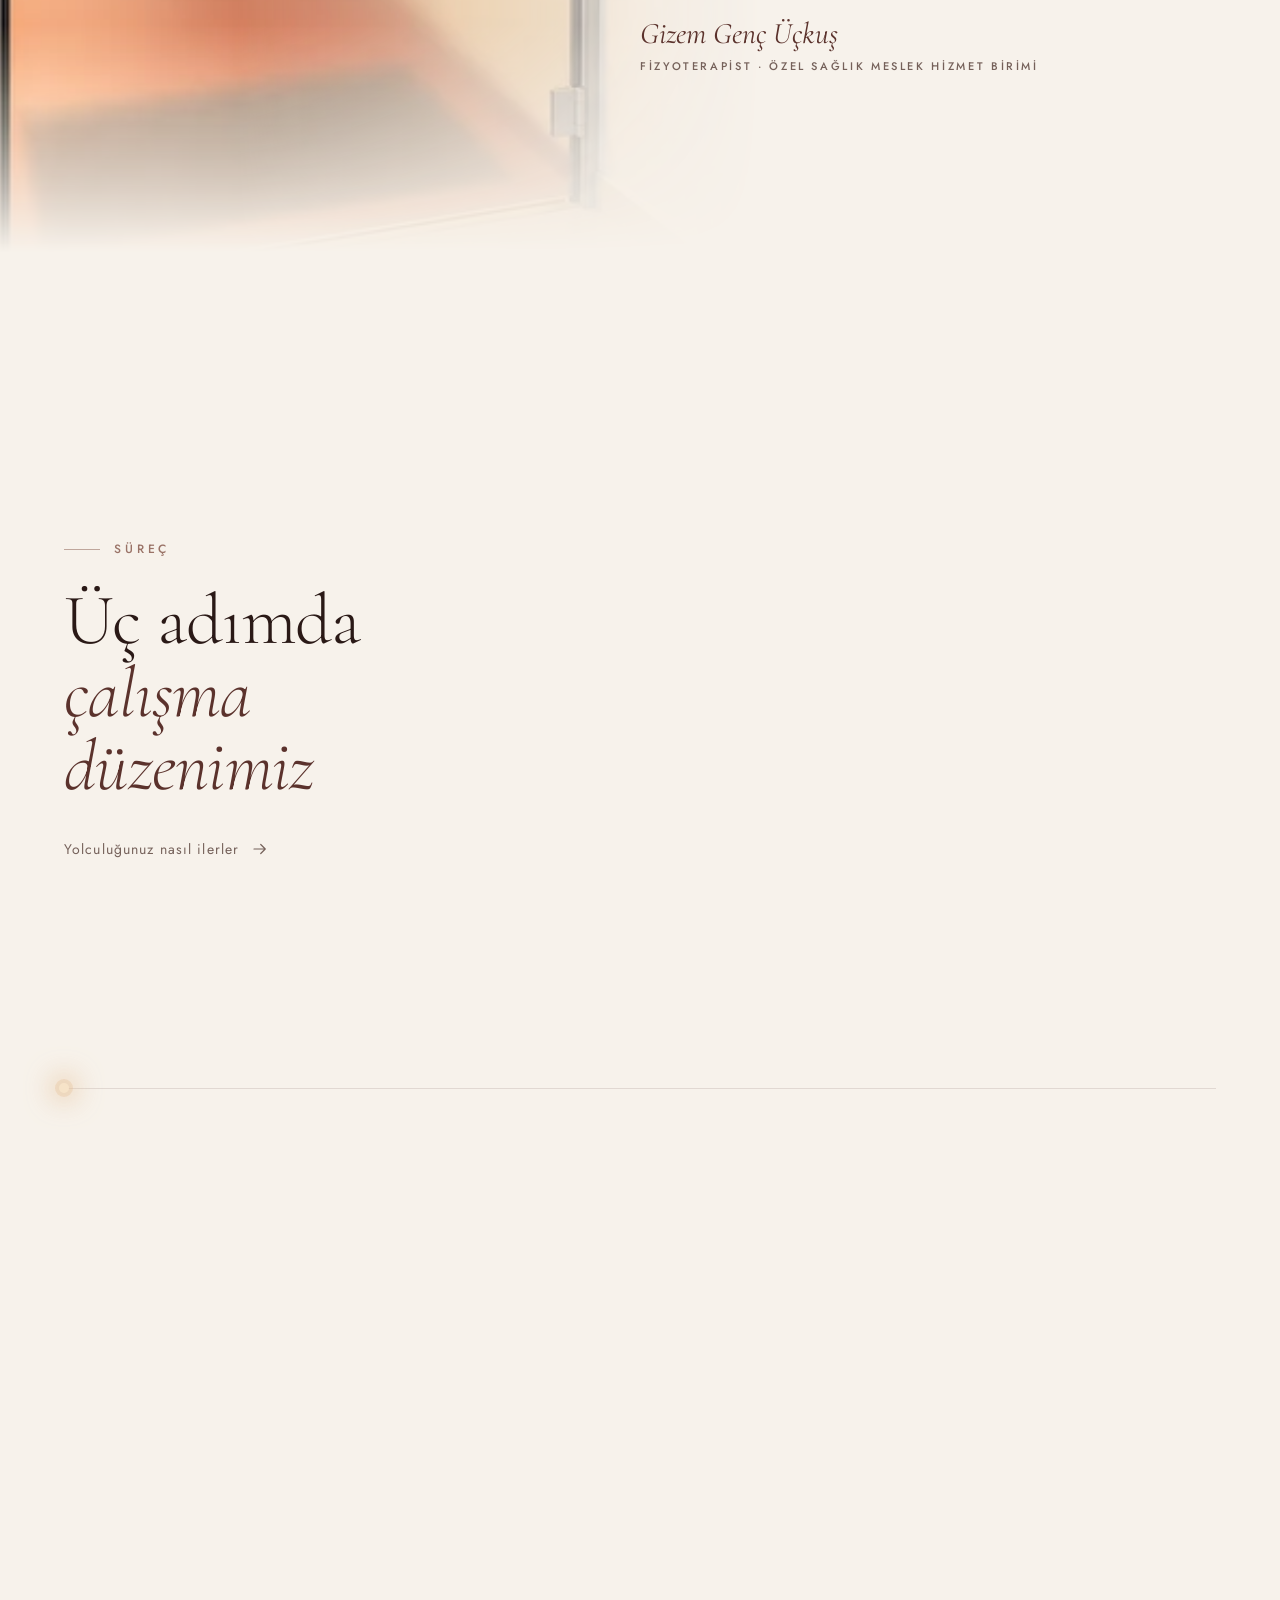
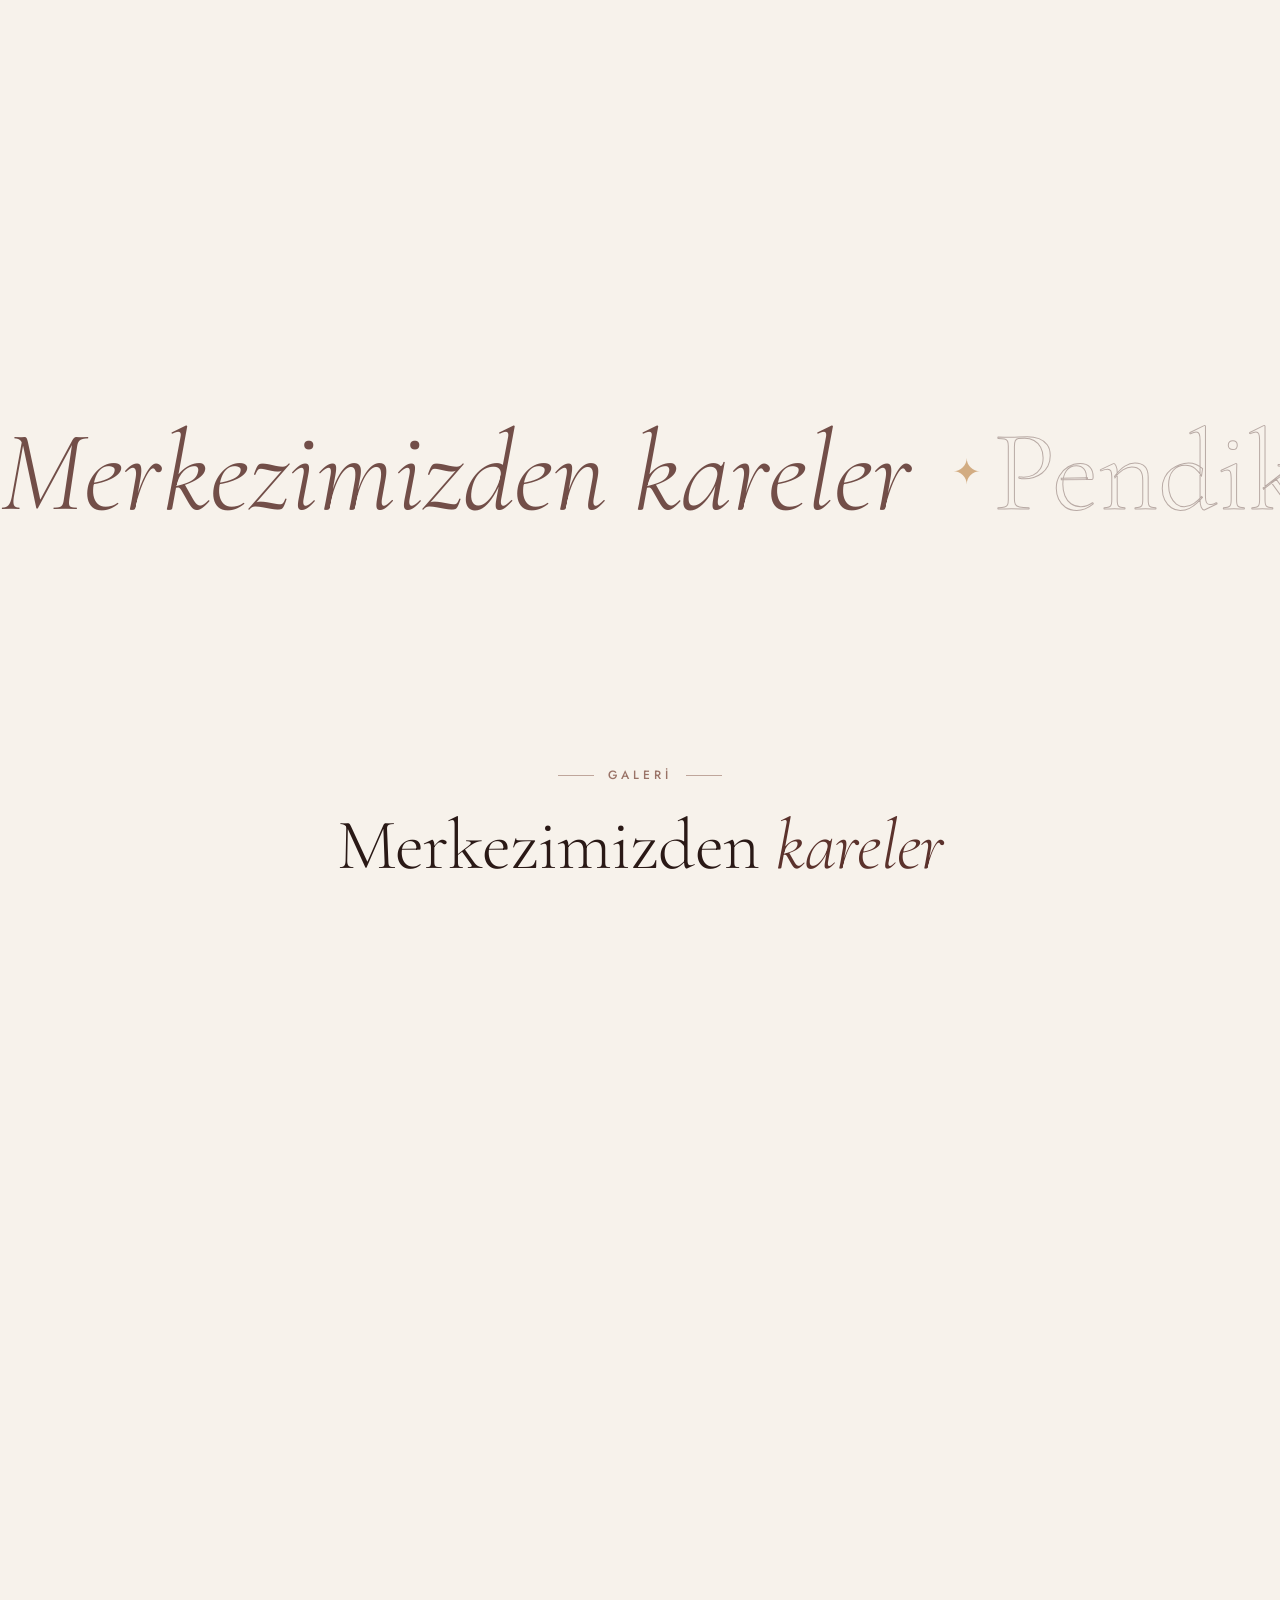
==== commit b795cfbc: "Google Analytics'i izne bağlı olarak ekle Analytics yalnızca ziyaretçi izin verince yüklenir, izin g" ====
--- a/index.html
+++ b/index.html
@@ -17,7 +17,7 @@
 
   <link rel="preload" as="image" href="assets/video/insan-altin-hero-v5-poster.webp">
   <link rel="stylesheet" href="css/yeni.css?v=71f97c41a3">
-  <script>(function(d){d.classList.replace('no-js','js');try{var t=JSON.parse(localStorage.getItem('gg-tercih'));if(t&&t.s===1&&(Date.now()-new Date(t.t))/864e5<=180)d.classList.add('trc-var')}catch(e){}})(document.documentElement)</script>
+  <script>(function(d){d.classList.replace('no-js','js');try{var t=JSON.parse(localStorage.getItem('gg-tercih'));if(t&&t.s===2&&(Date.now()-new Date(t.t))/864e5<=180)d.classList.add('trc-var')}catch(e){}})(document.documentElement)</script>
   <link rel="canonical" href="https://fizyoterapistgizemgencuckus.com/">
   <meta property="og:type" content="website">
   <meta property="og:locale" content="tr_TR">
@@ -31,13 +31,14 @@
   <meta property="og:image:alt" content="Fizyoterapist Gizem Genç Üçkuş logosu">
   <meta name="twitter:card" content="summary_large_image">
   <script type="application/ld+json">{"@context":"https://schema.org","@graph":[{"@type":"Physiotherapy","@id":"https://fizyoterapistgizemgencuckus.com/#birim","name":"Fizyoterapist Gizem Genç Üçkuş Özel Sağlık Meslek Hizmet Birimi","url":"https://fizyoterapistgizemgencuckus.com/","telephone":"+905396266515","image":"https://fizyoterapistgizemgencuckus.com/assets/img/merkez-giris.webp","sameAs":["https://www.instagram.com/fztgizemgencuckus/"],"hasMap":"https://www.google.com/maps/place/Fizyoterapist+Gizem+Gen%C3%A7+%C3%9C%C3%A7ku%C5%9F+%C3%96zel+Sa%C4%9Fl%C4%B1k+Meslek+Hizmet+Birimi/@40.8880961,29.2626402,17z/data=!3m1!4b1!4m6!3m5!1s0x14cadbb7eac5d777:0x2894e27bdfe3eae!8m2!3d40.8880961!4d29.2626402!16s%2Fg%2F11zx43l660","address":{"@type":"PostalAddress","streetAddress":"Fevzi Çakmak Mahallesi, Muhsin Yazıcıoğlu Caddesi No:15, Çelik Plaza İç Kapı:19","addressLocality":"Pendik","addressRegion":"İstanbul","addressCountry":"TR"},"geo":{"@type":"GeoCoordinates","latitude":40.8880961,"longitude":29.2626402},"openingHoursSpecification":[{"@type":"OpeningHoursSpecification","dayOfWeek":["Monday","Tuesday","Wednesday","Thursday","Friday"],"opens":"09:00","closes":"18:00"},{"@type":"OpeningHoursSpecification","dayOfWeek":["Saturday"],"opens":"09:00","closes":"14:00"}]},{"@type":"WebSite","@id":"https://fizyoterapistgizemgencuckus.com/#site","url":"https://fizyoterapistgizemgencuckus.com/","name":"Fizyoterapist Gizem Genç Üçkuş","inLanguage":"tr-TR","publisher":{"@id":"https://fizyoterapistgizemgencuckus.com/#birim"}}]}</script>
+  <meta name="gg-olcum" content="G-Q2FYMWF146">
 </head>
 <body class="is-loading">
   <a class="atla" href="#icerik">İçeriğe atla</a>
   <section class="trc glass" aria-label="Çerez tercihleri" data-lenis-prevent>
     <div class="trc__metin">
       <h2>Çerez tercihleri</h2>
-      <p>Sitemiz kendi çerezini kullanmaz. Harita, izin verene kadar yüklenmez. İletişim sayfasındaki randevu takvimi Doktor Takvimi hizmetinden yüklenir, çerez ve benzeri teknolojiler kullanır. Ayrıntılar: <a href="cerez-politikasi.html">Çerez Politikası</a>.</p>
+      <p>Google Analytics ve harita, siz izin verene kadar çalışmaz. İletişim sayfasındaki randevu takvimi Doktor Takvimi hizmetinden yüklenir, çerez ve benzeri teknolojiler kullanır. Ayrıntılar: <a href="cerez-politikasi.html">Çerez Politikası</a>.</p>
     </div>
     <div class="trc__dugmeler">
       <button type="button" data-trc="kabul">Kabul et</button>
@@ -380,7 +381,7 @@
   <script src="js/vendor/ScrollTrigger.min.js?v=ad33c2df9a" defer></script>
   <script src="js/vendor/lenis.min.js?v=b2958f142f" defer></script>
   <script src="js/figur-noktalar.js?v=533d3fb81c"></script>
-  <script src="js/tercih.js?v=8ffc1caad2" defer></script>
+  <script src="js/tercih.js?v=150ca256d4" defer></script>
   <script src="js/yeni.js?v=64812c6f7a" defer></script>
 </body>
 </html>
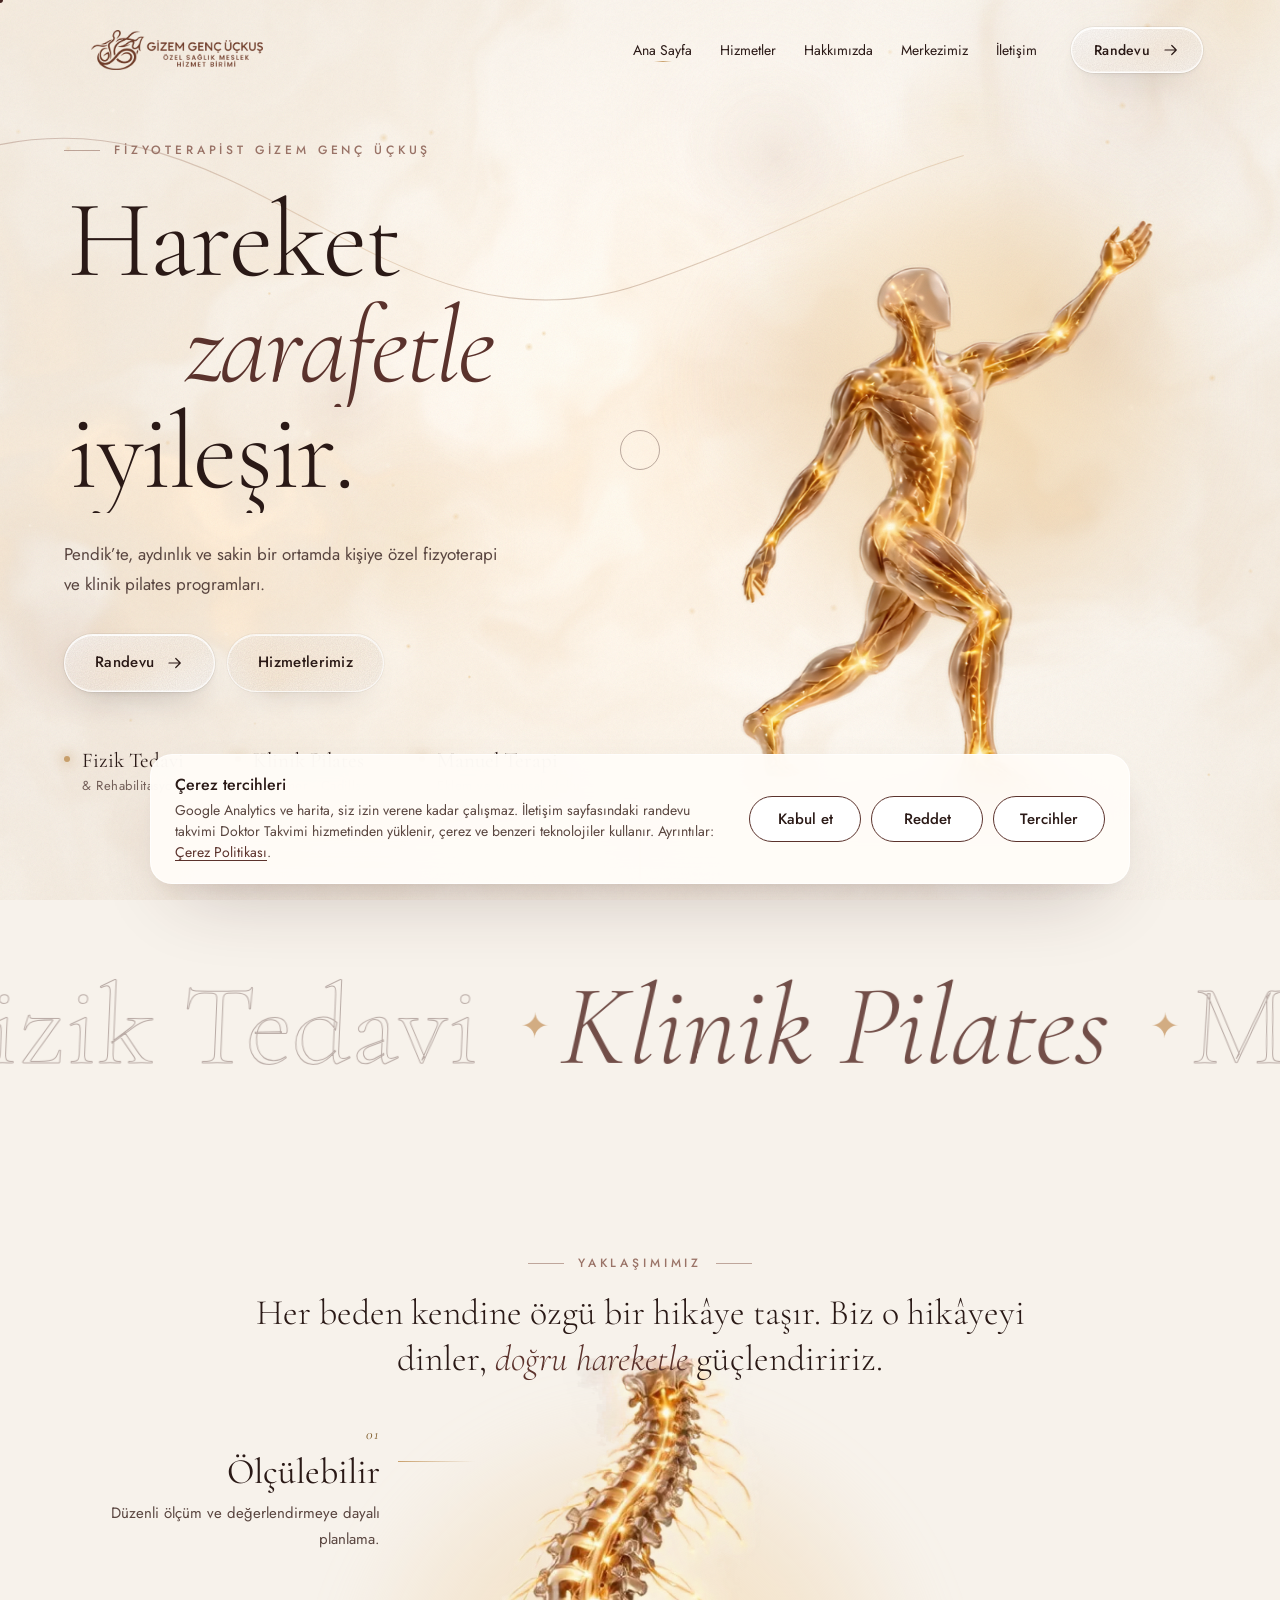
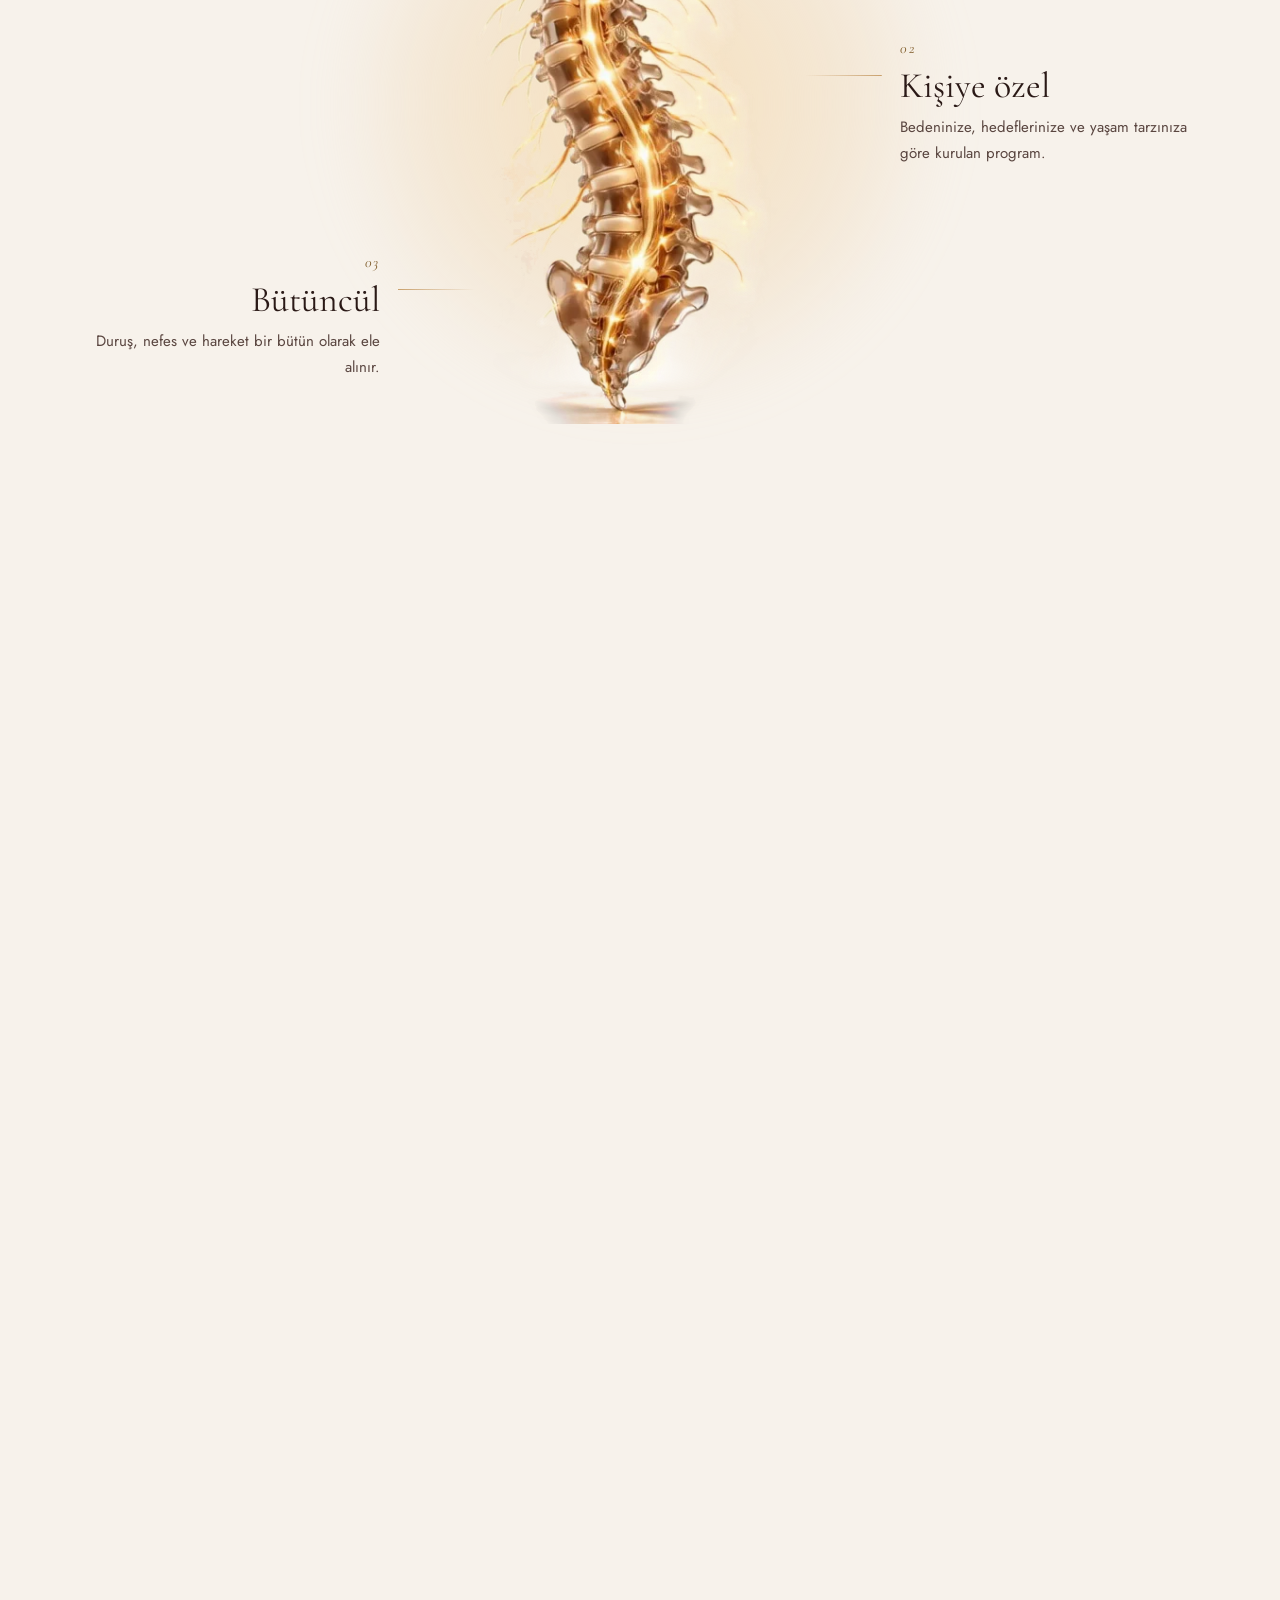
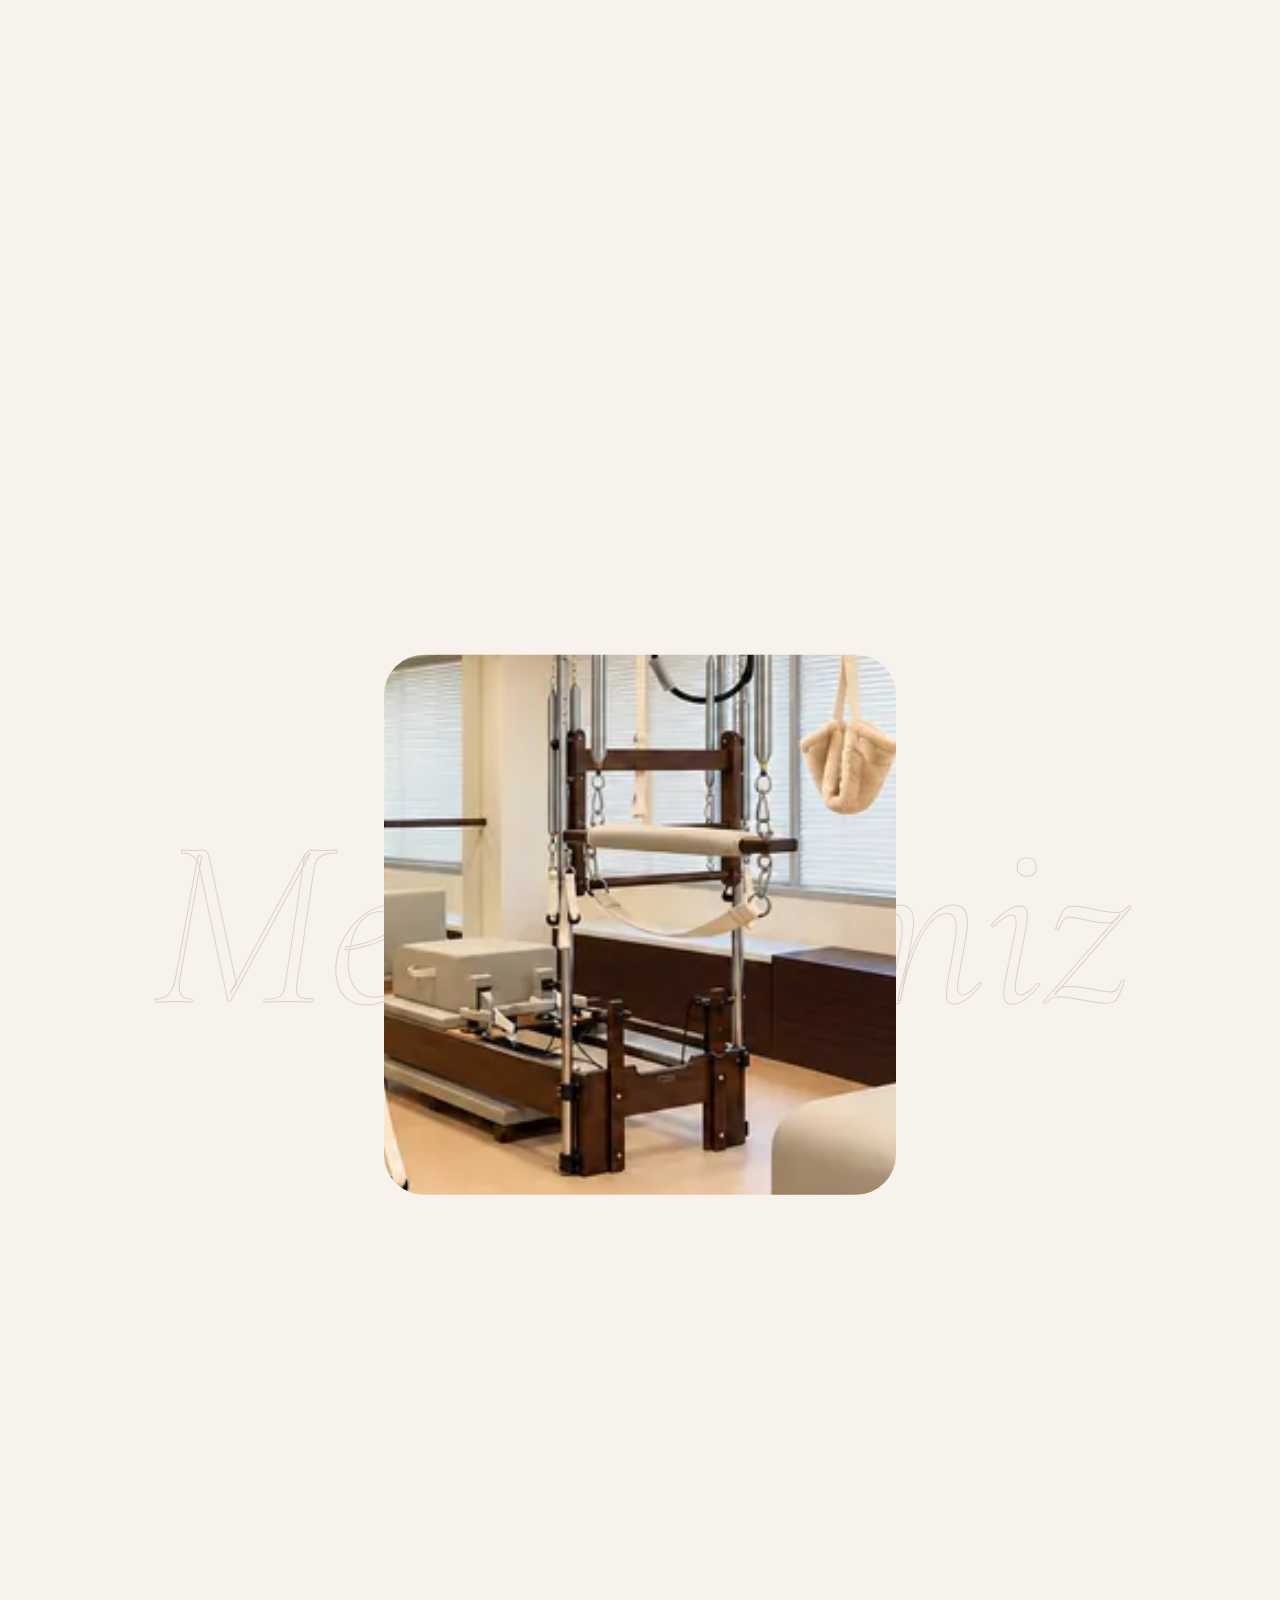
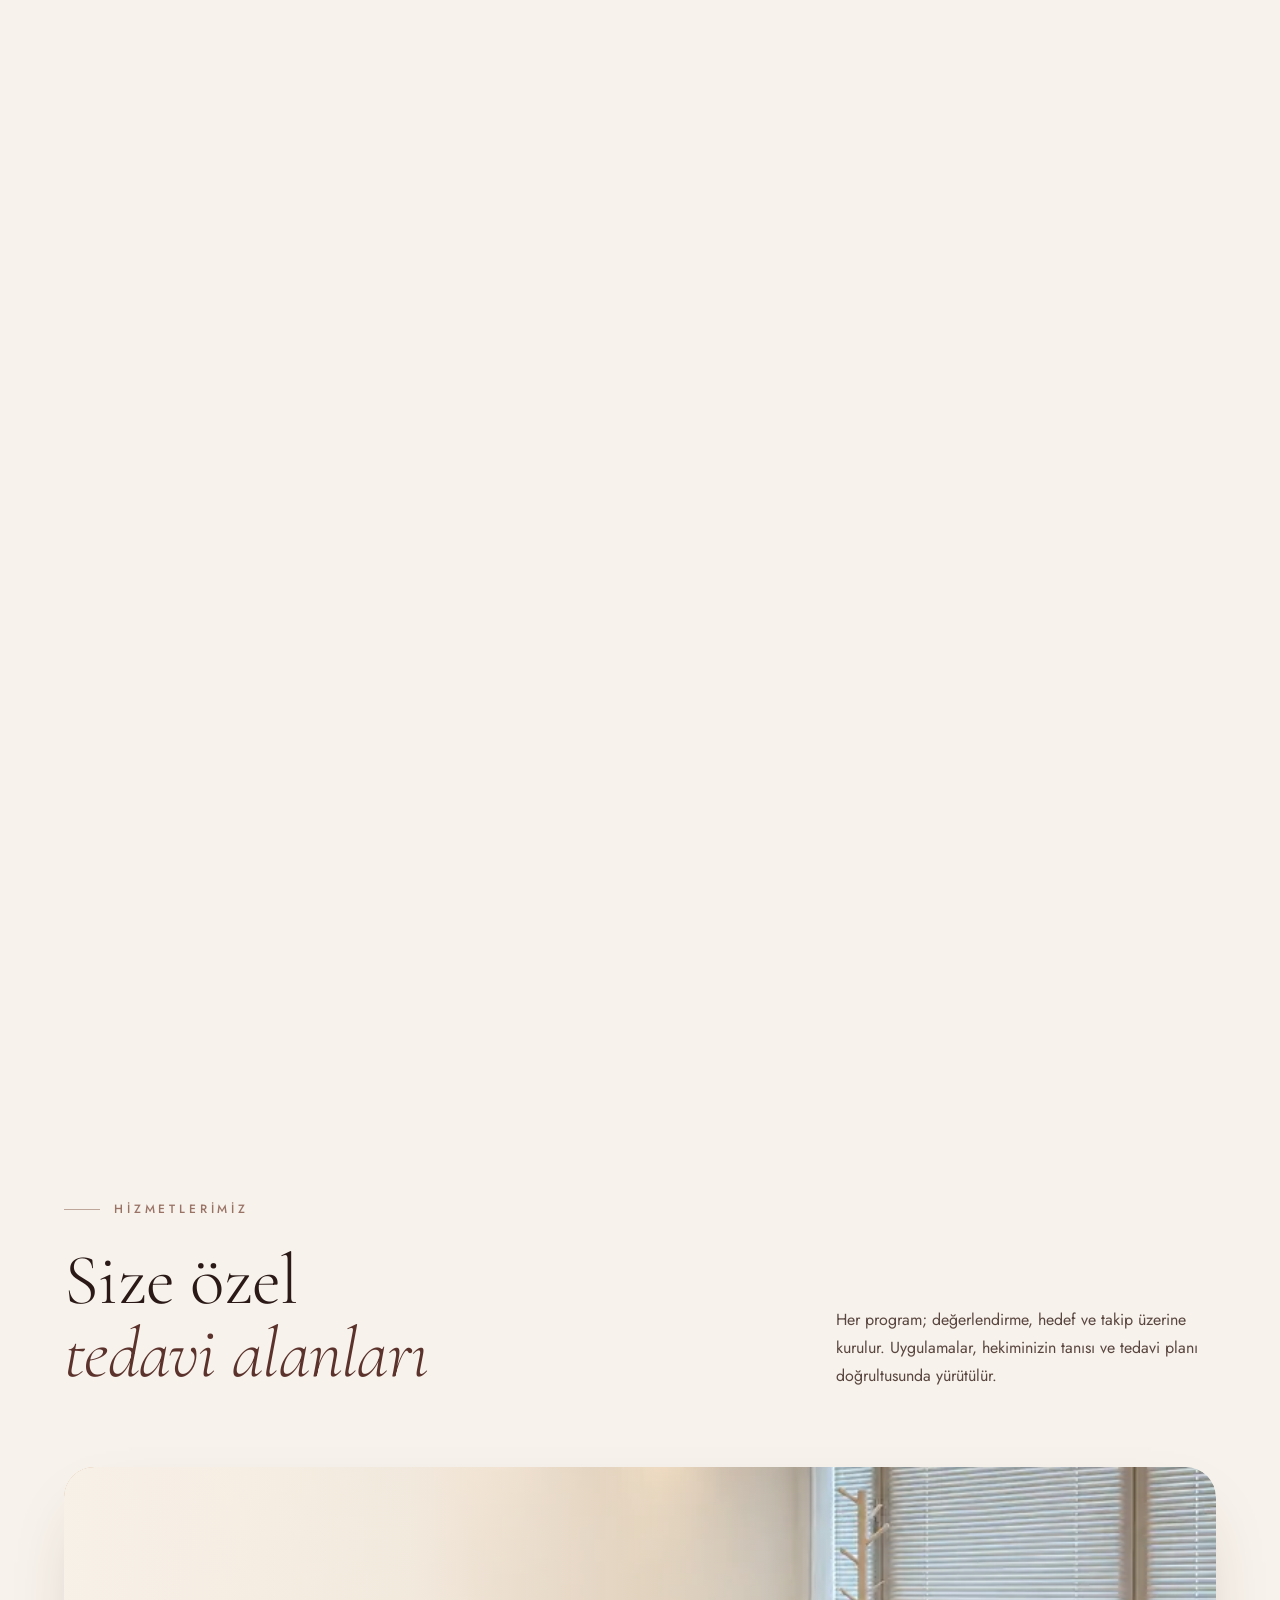
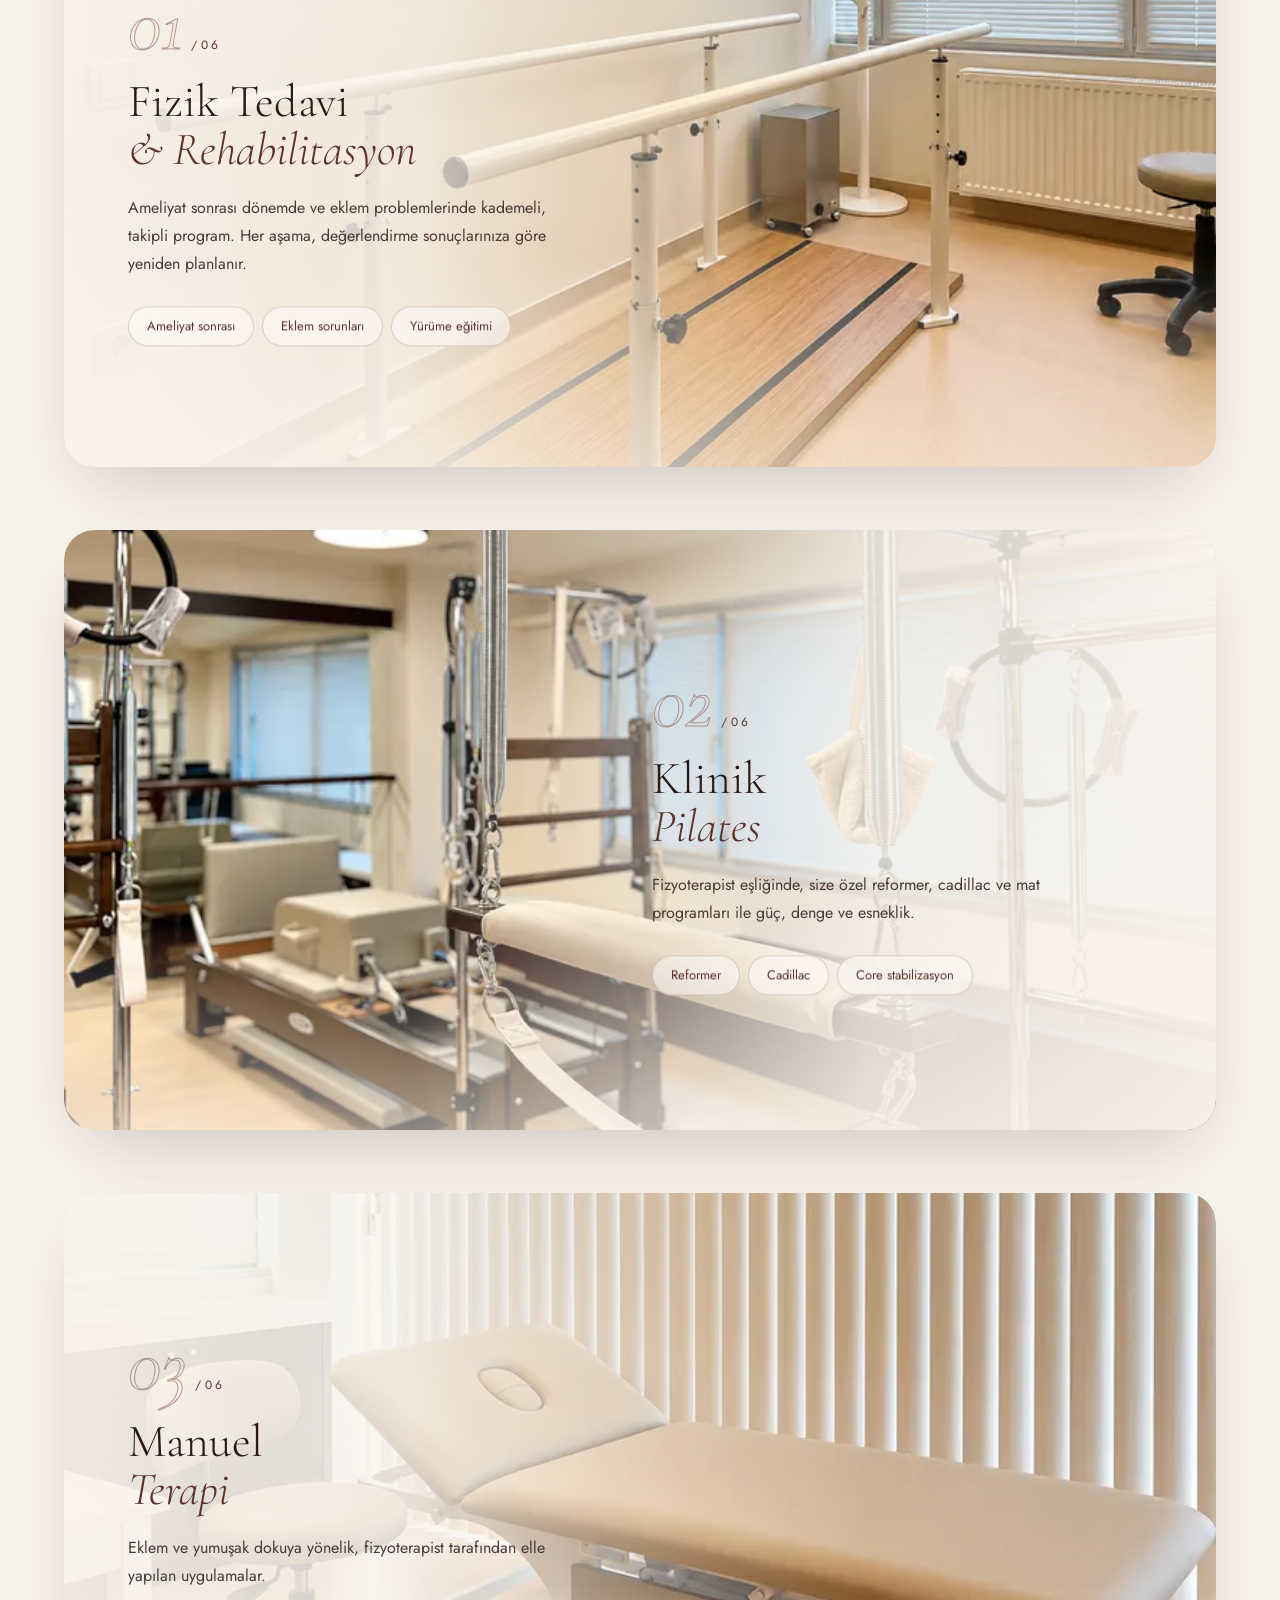
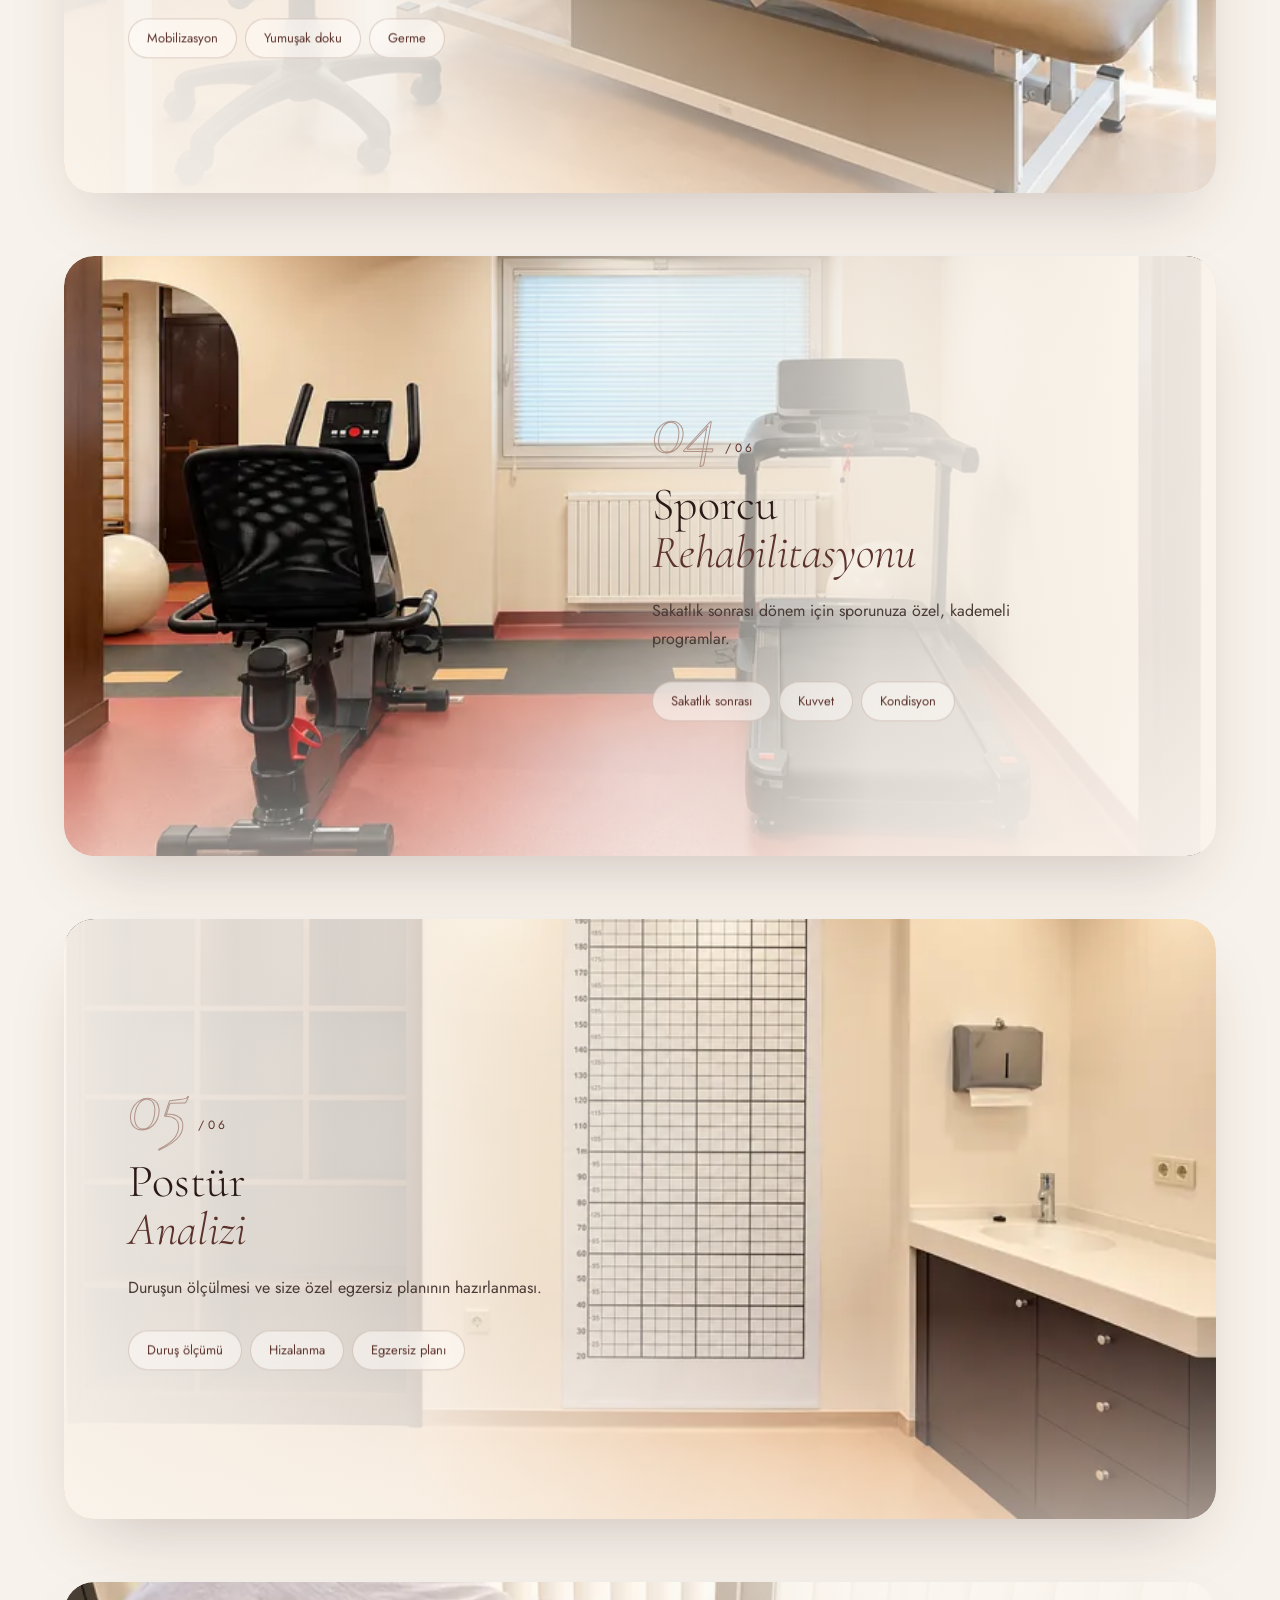
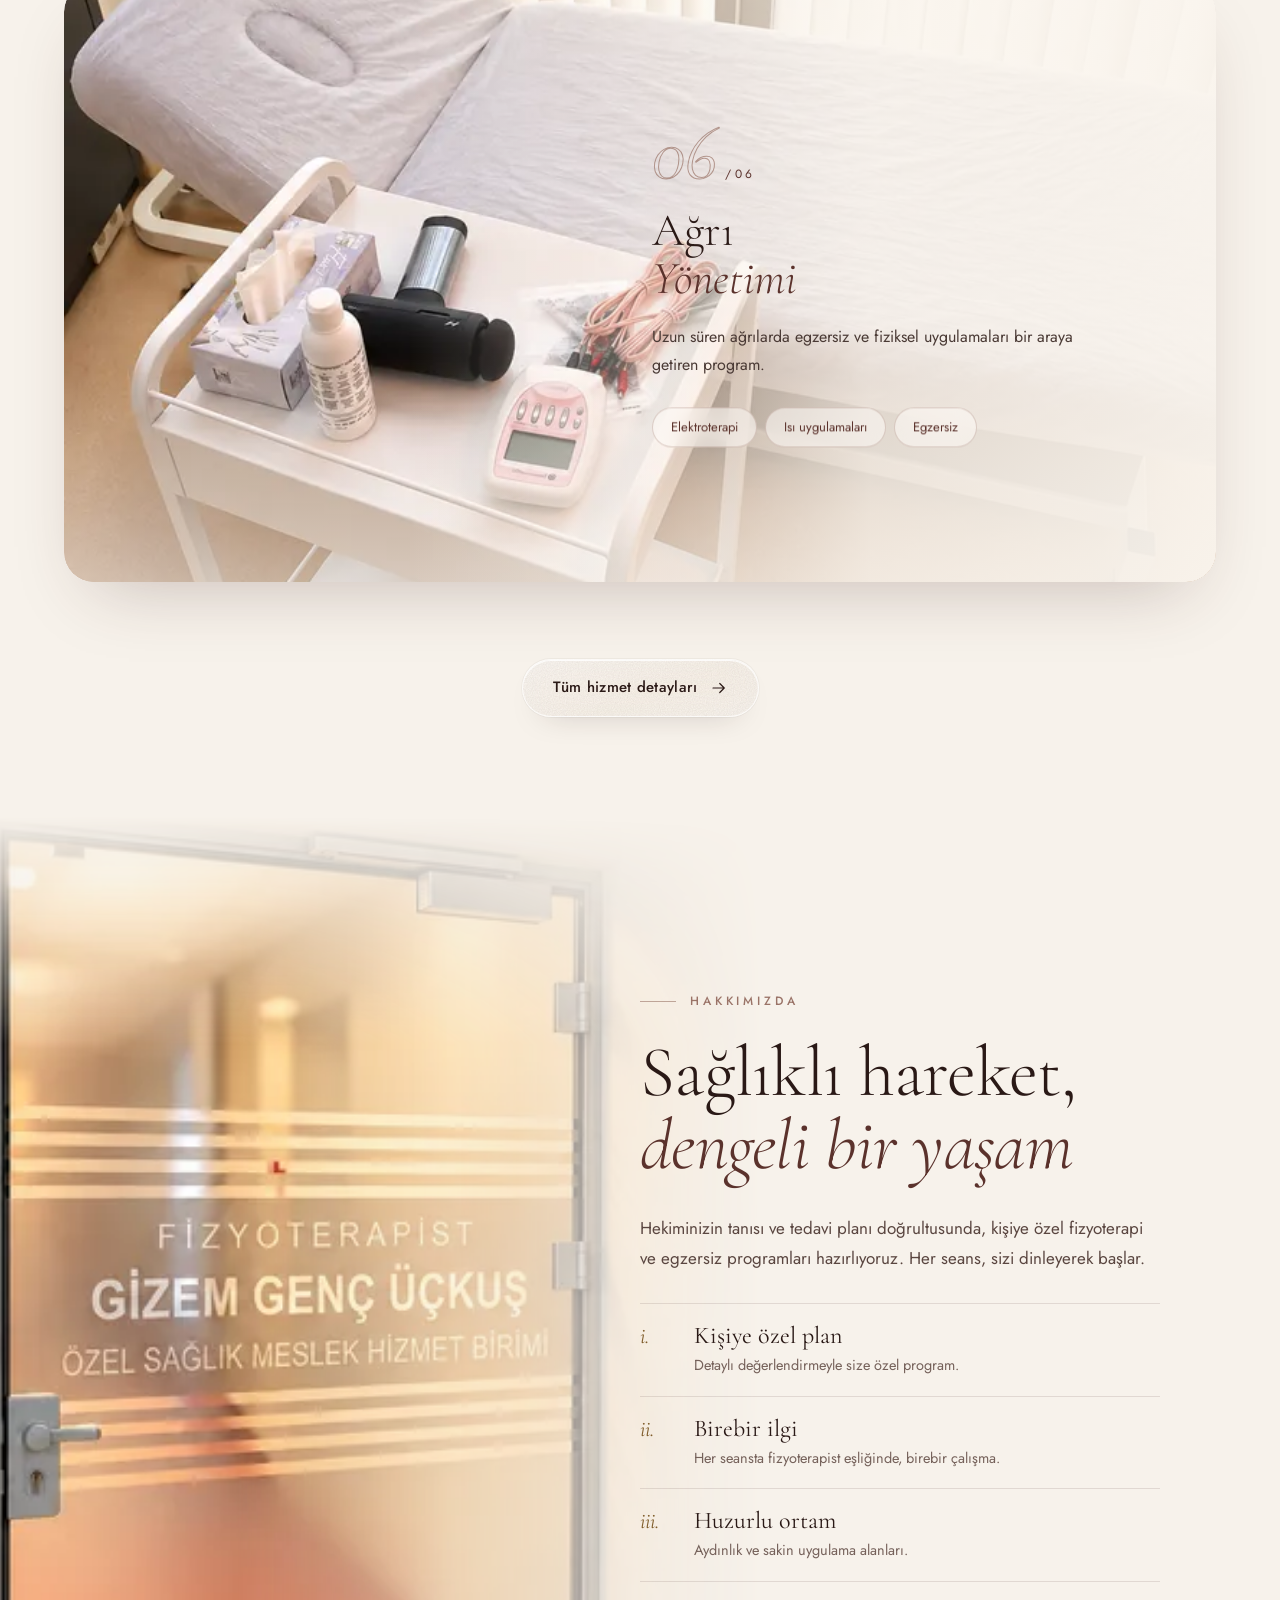
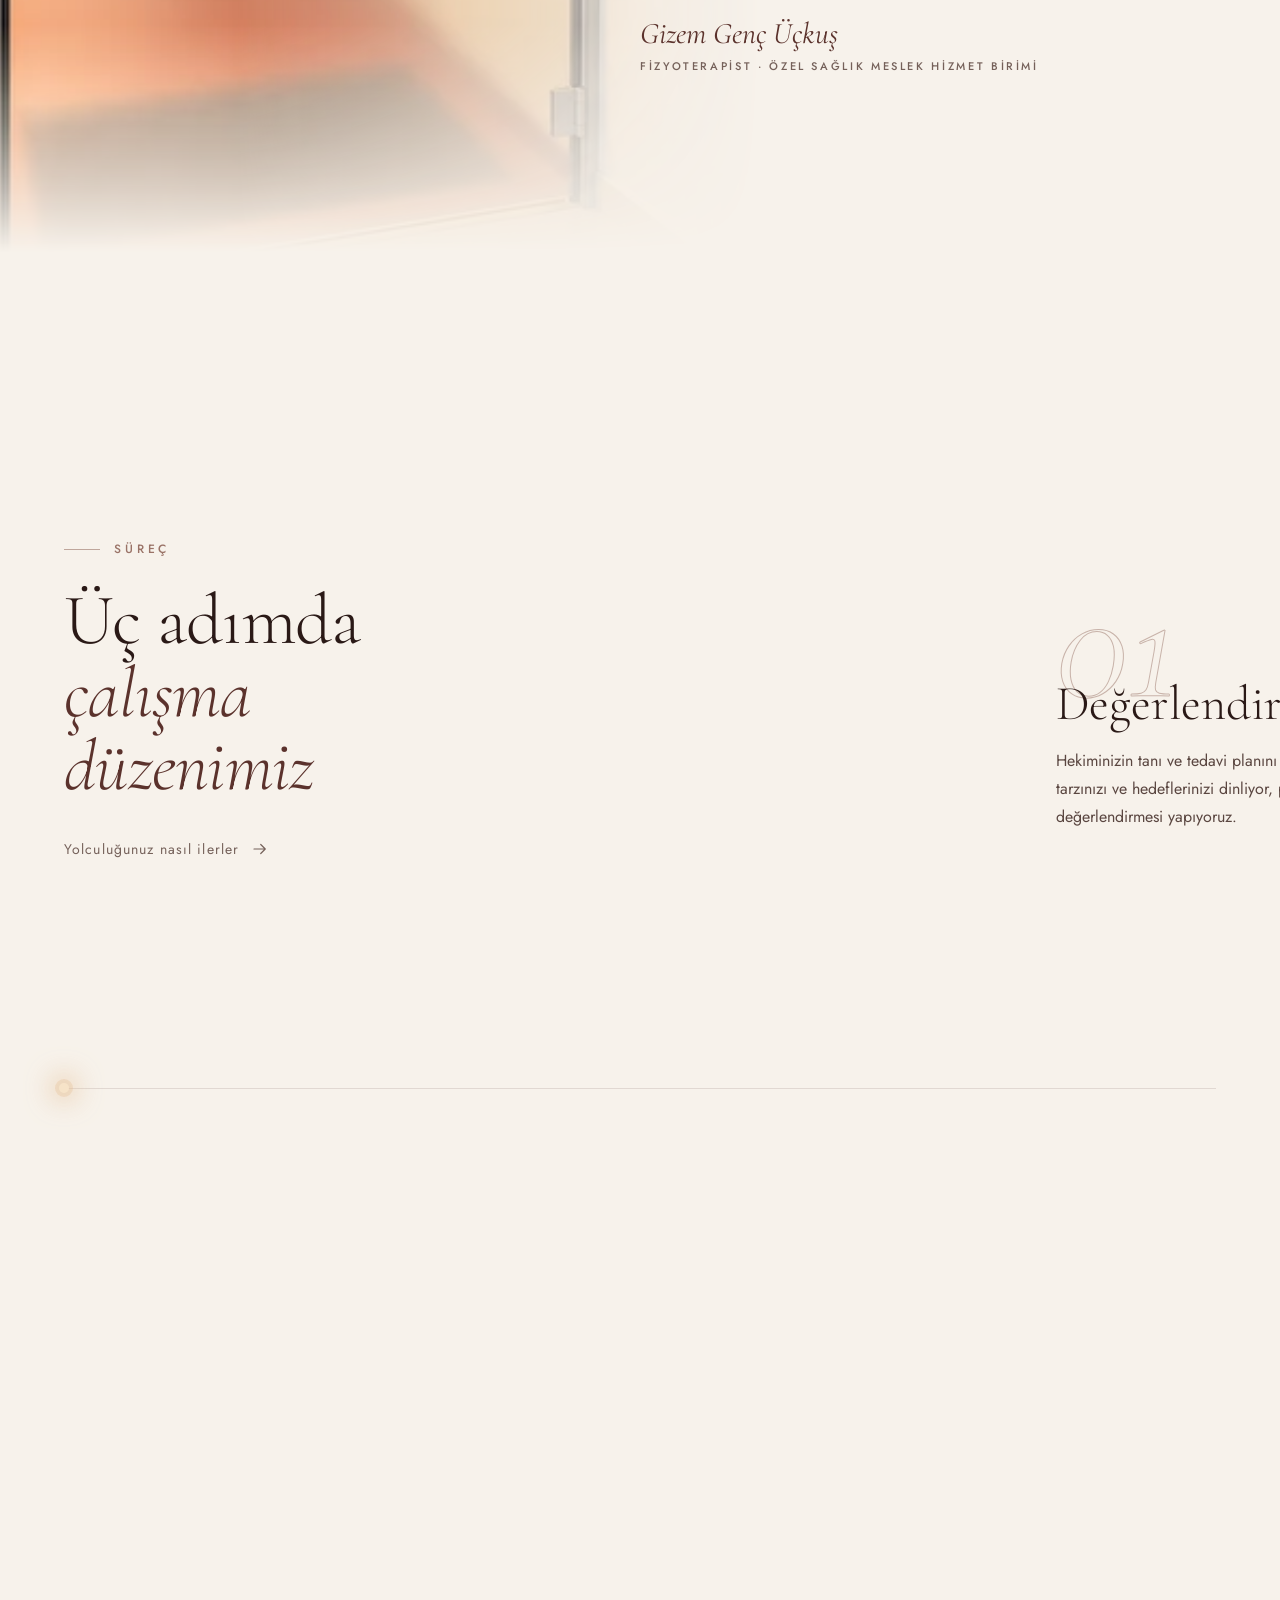
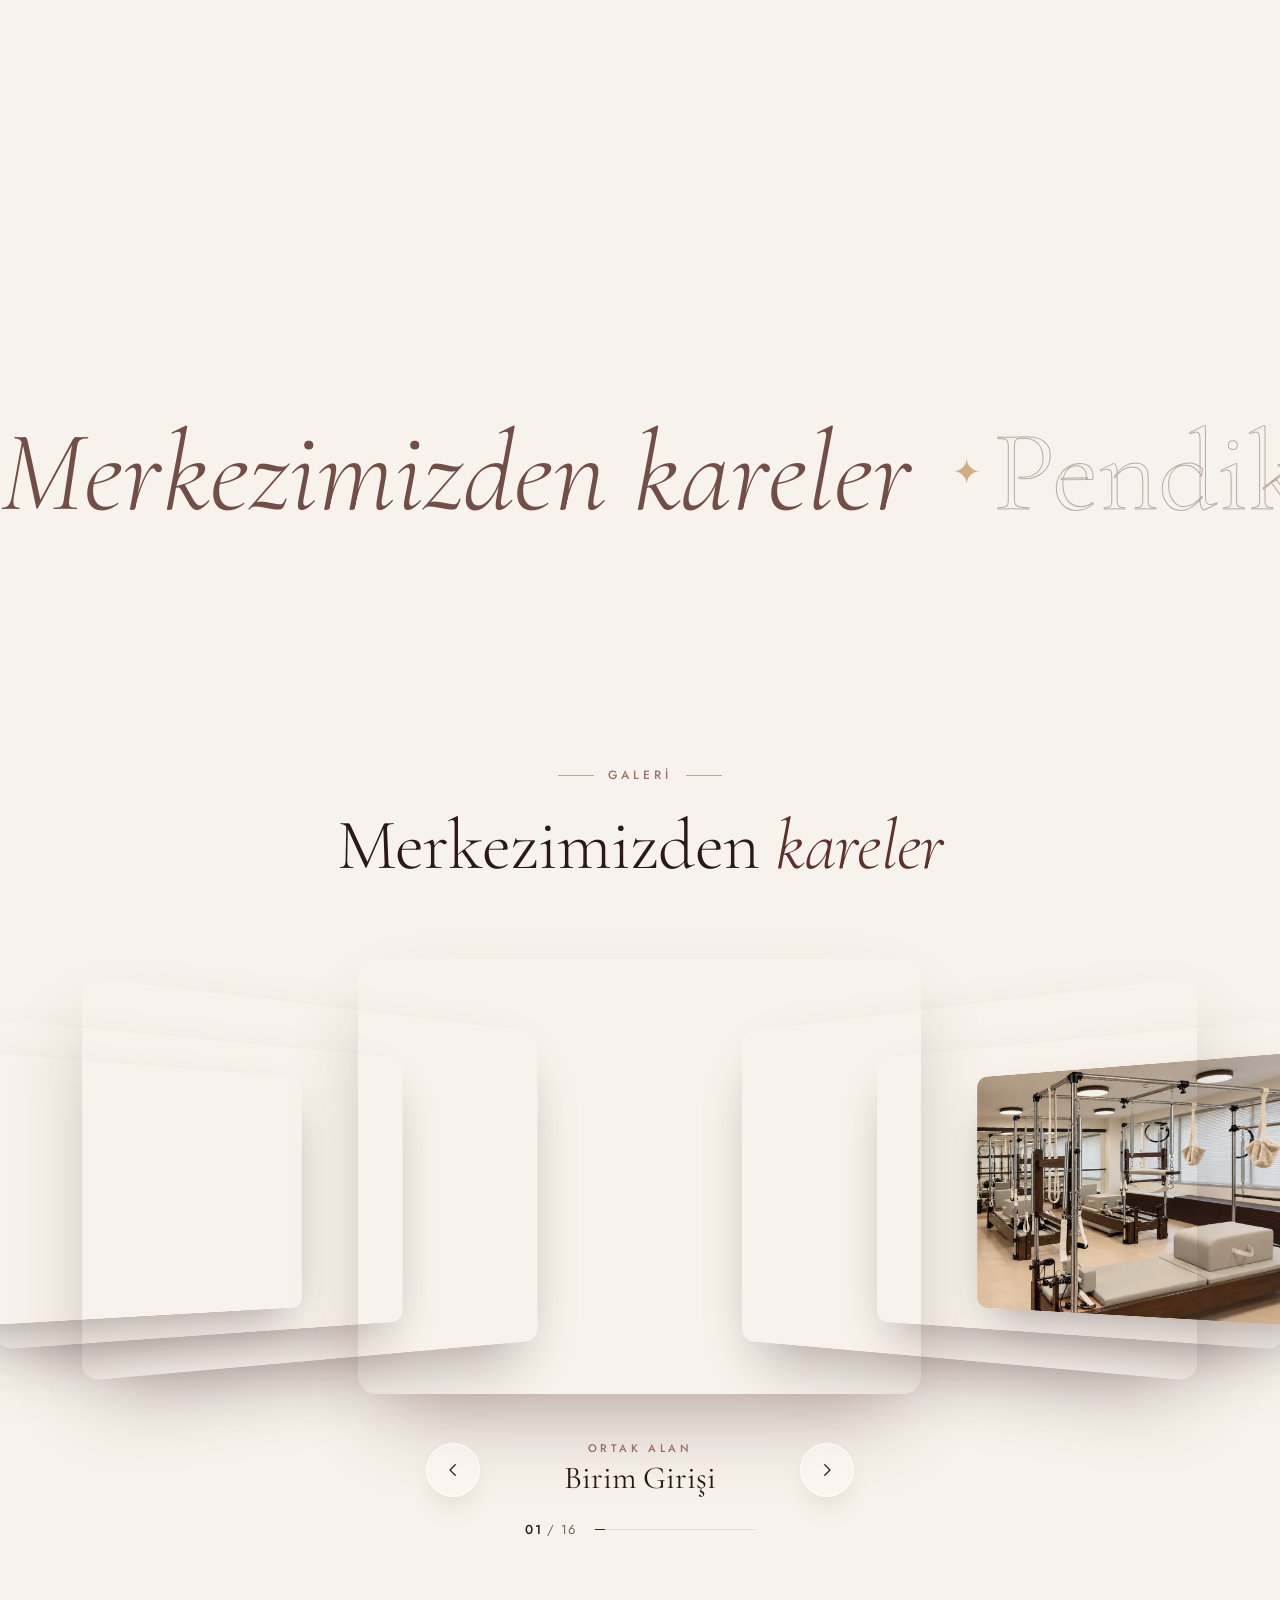
==== commit 4cf60f8a: "Analytics'te reklam kullanımını kapat ve ölçüm adresine izin ver Reklam amaçlı depolama ve kişiselle" ====
--- a/index.html
+++ b/index.html
@@ -381,7 +381,7 @@
   <script src="js/vendor/ScrollTrigger.min.js?v=ad33c2df9a" defer></script>
   <script src="js/vendor/lenis.min.js?v=b2958f142f" defer></script>
   <script src="js/figur-noktalar.js?v=533d3fb81c"></script>
-  <script src="js/tercih.js?v=150ca256d4" defer></script>
+  <script src="js/tercih.js?v=1fe6b2a5fa" defer></script>
   <script src="js/yeni.js?v=64812c6f7a" defer></script>
 </body>
 </html>
